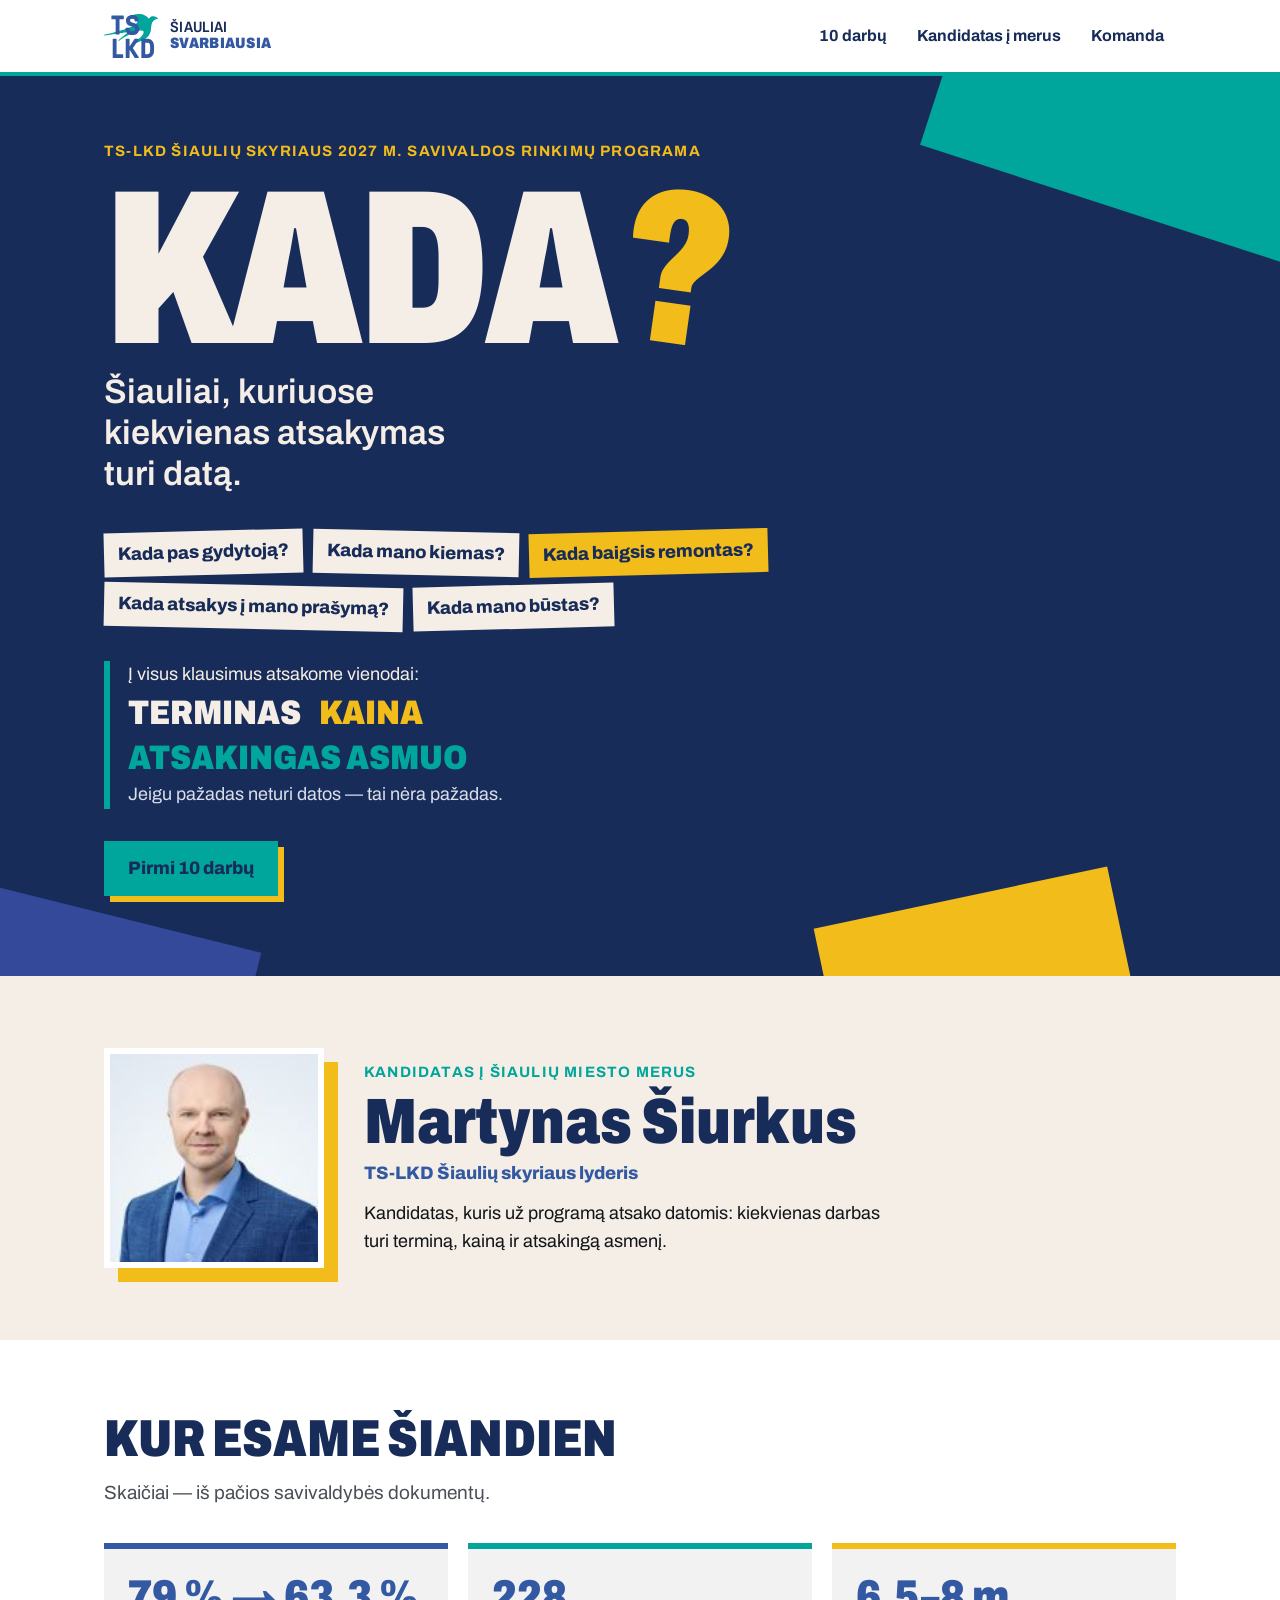
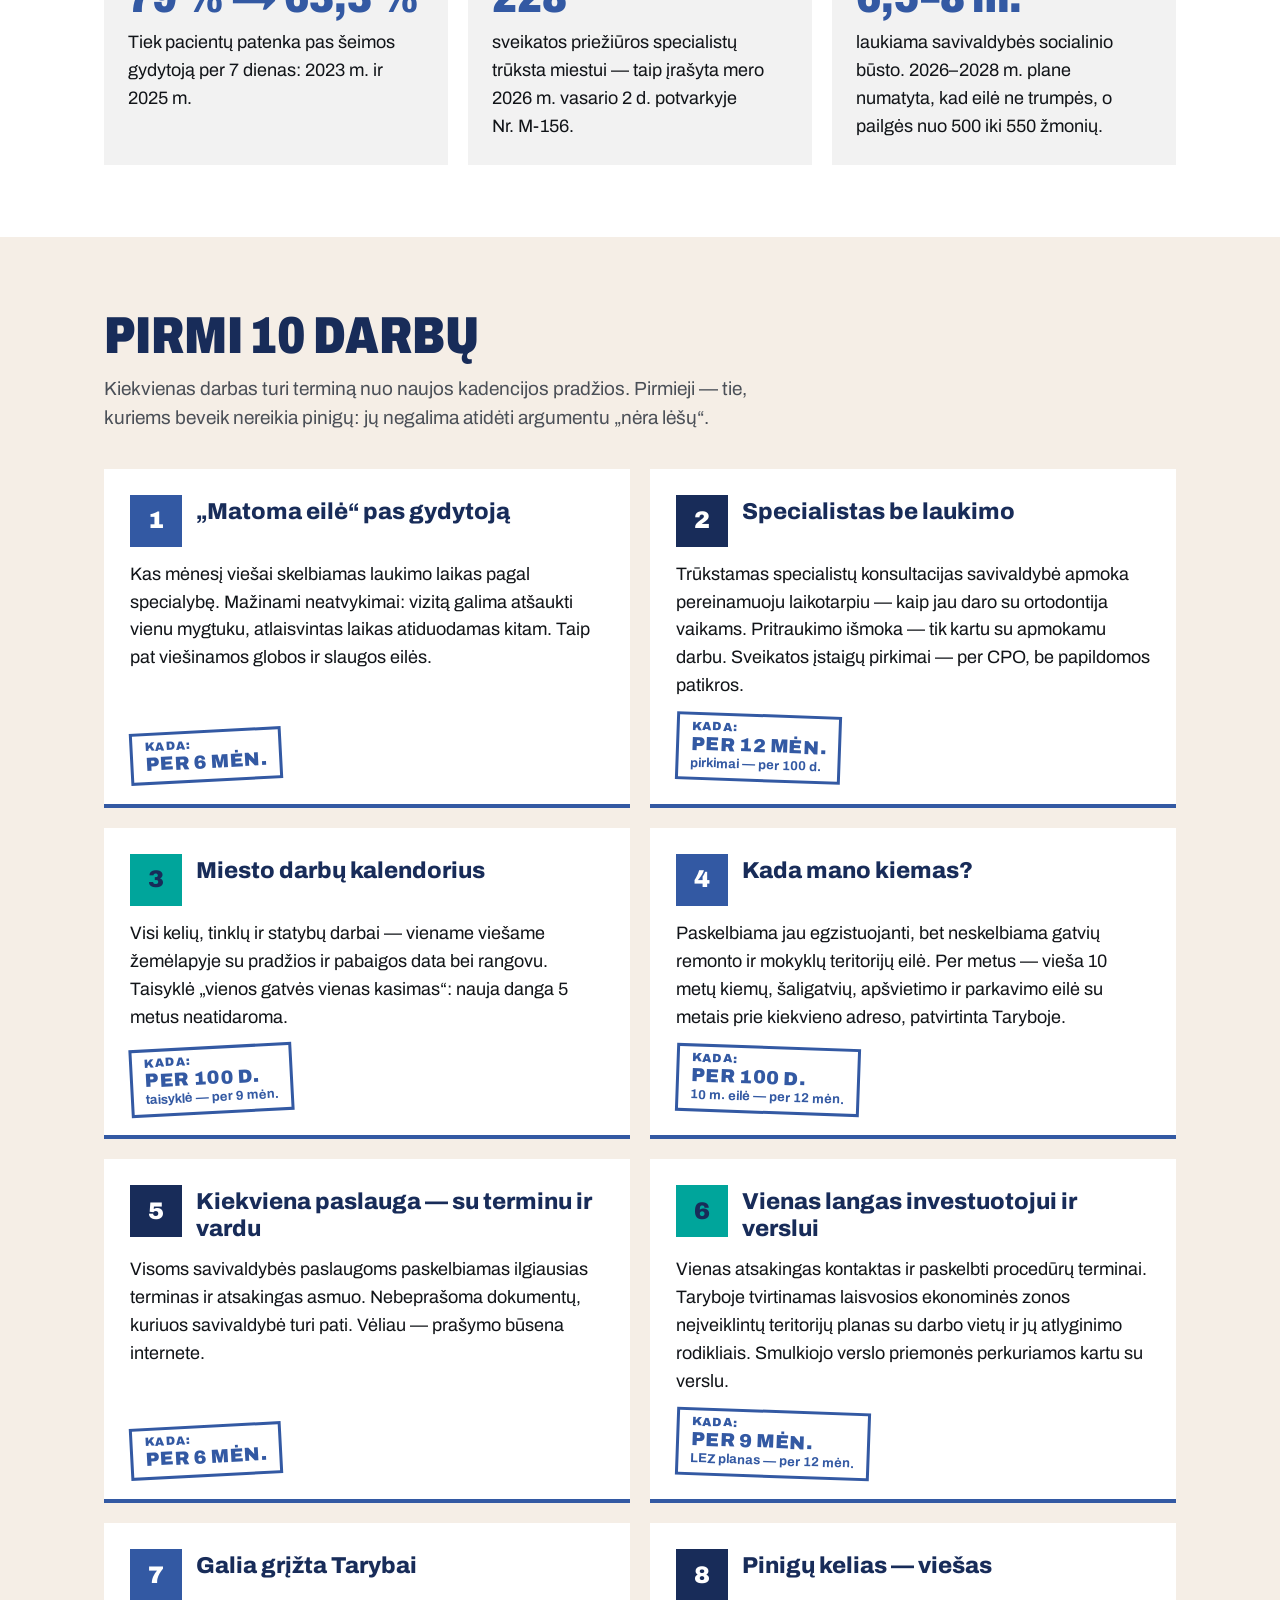
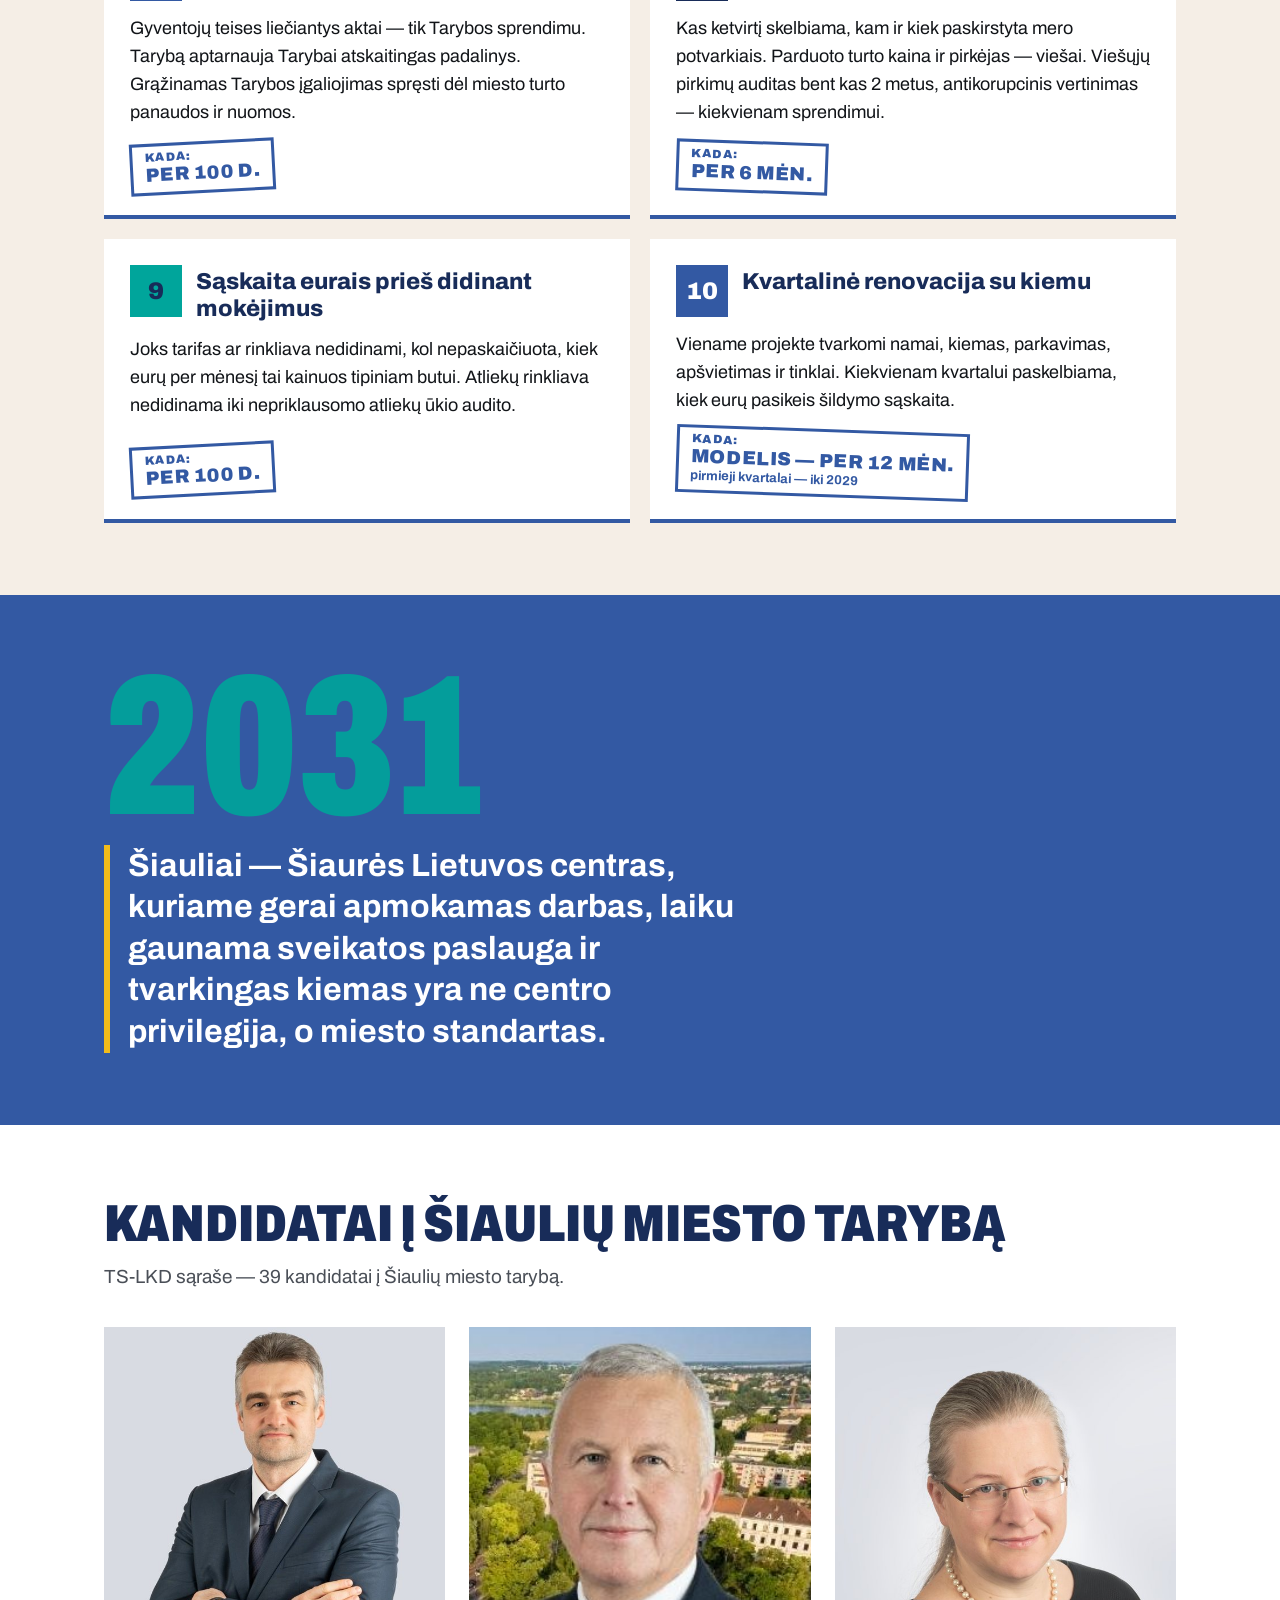
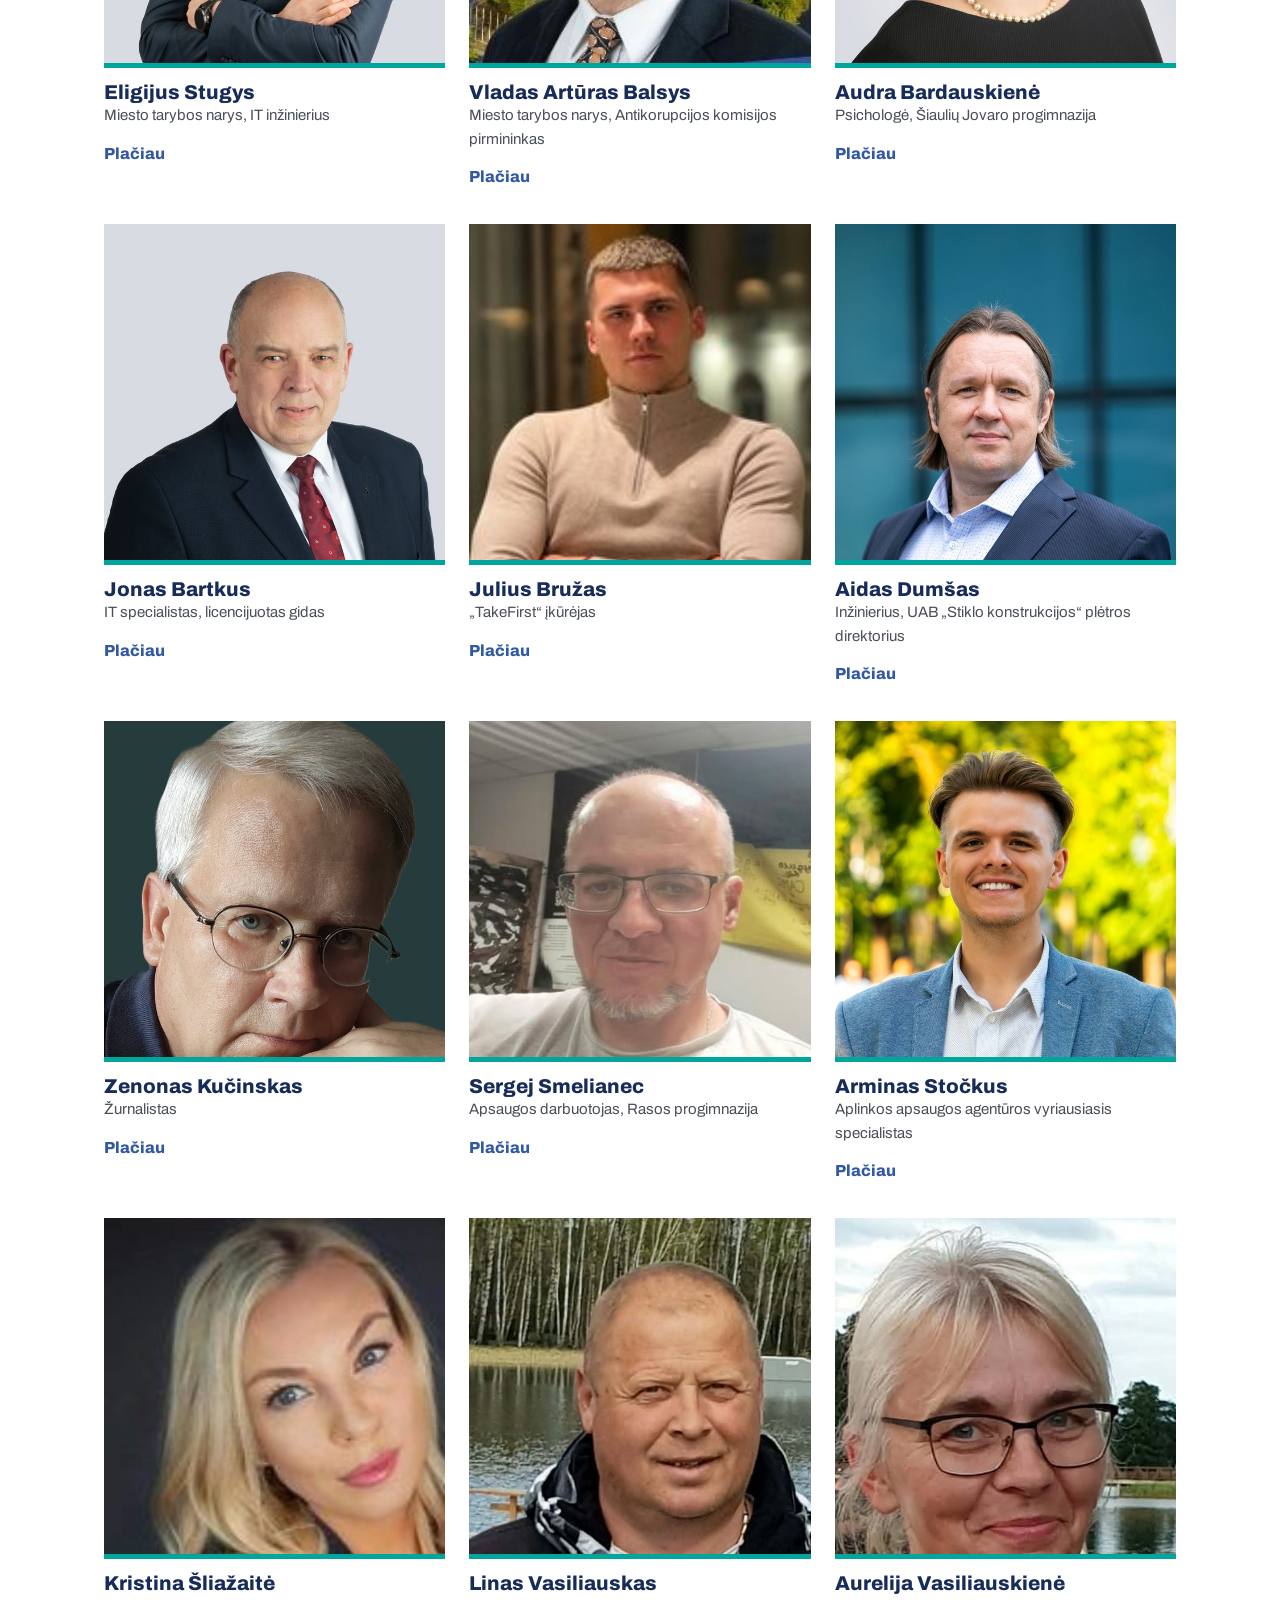
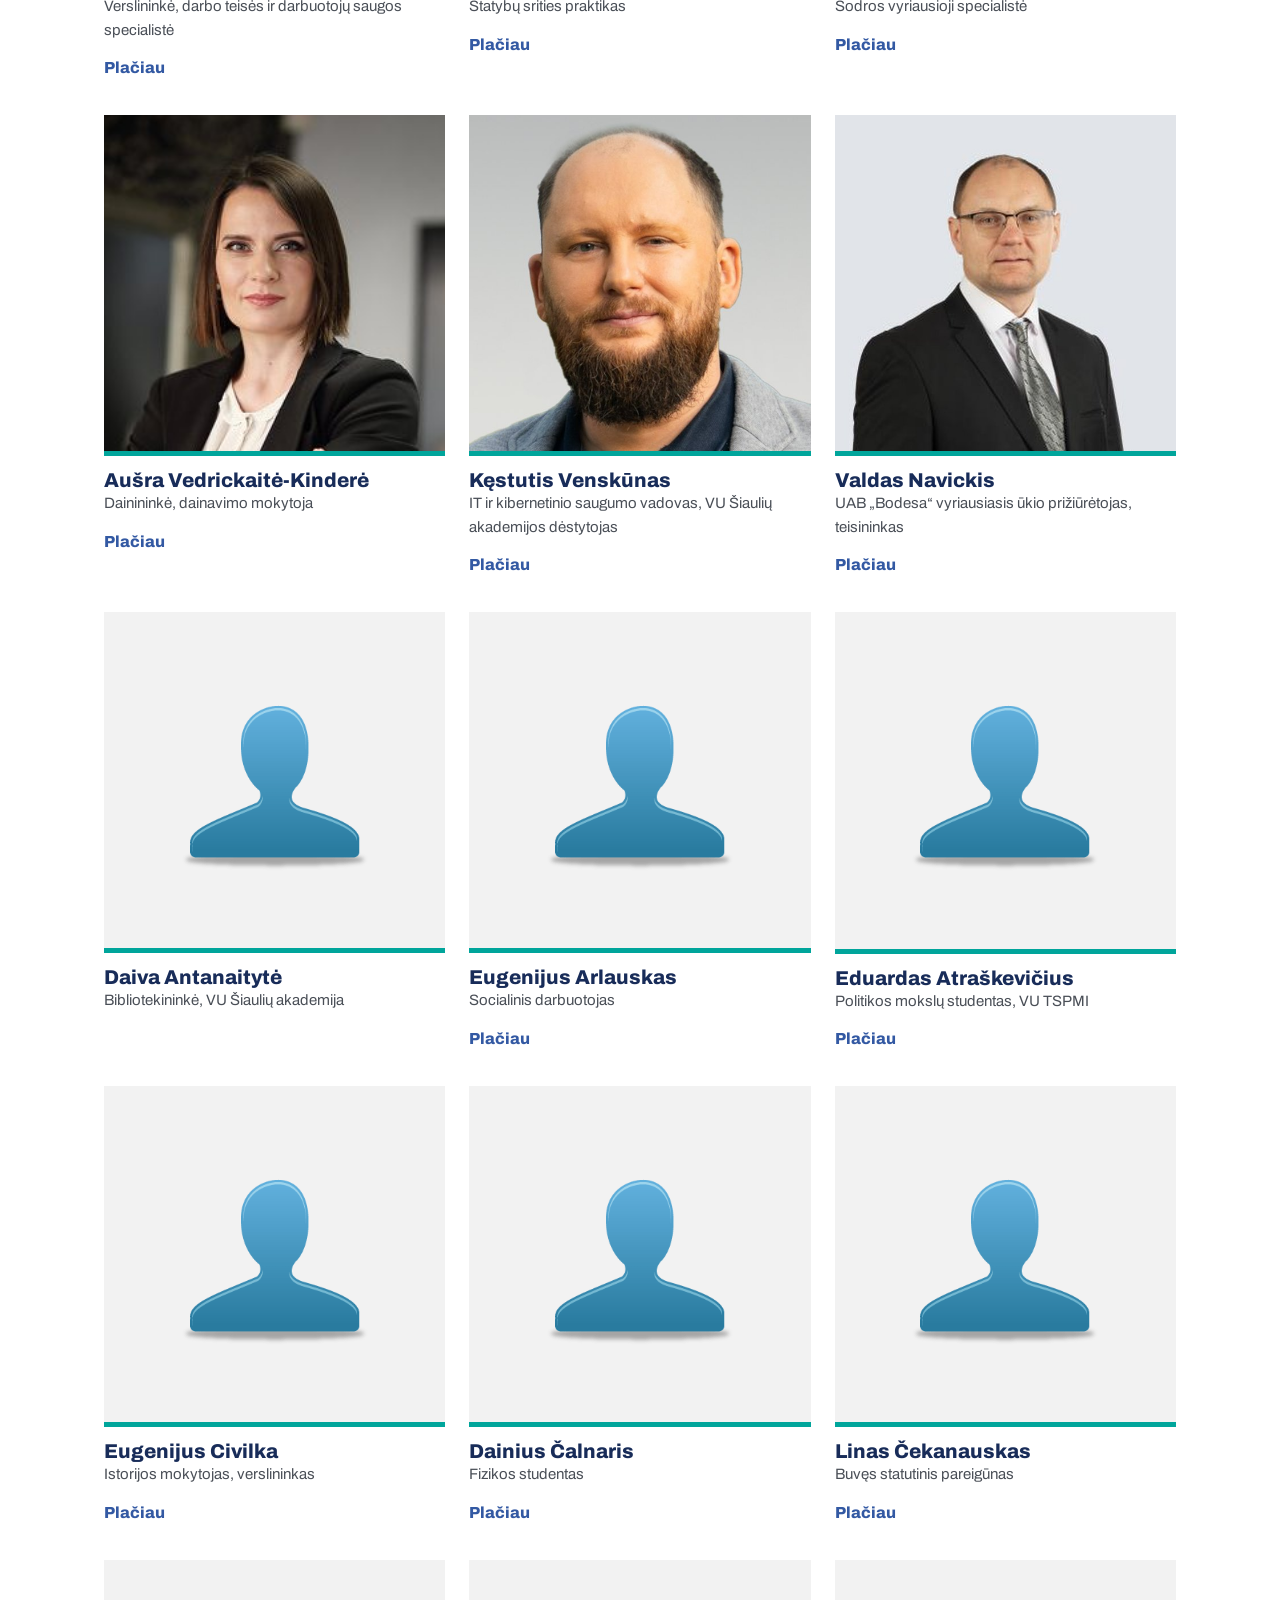
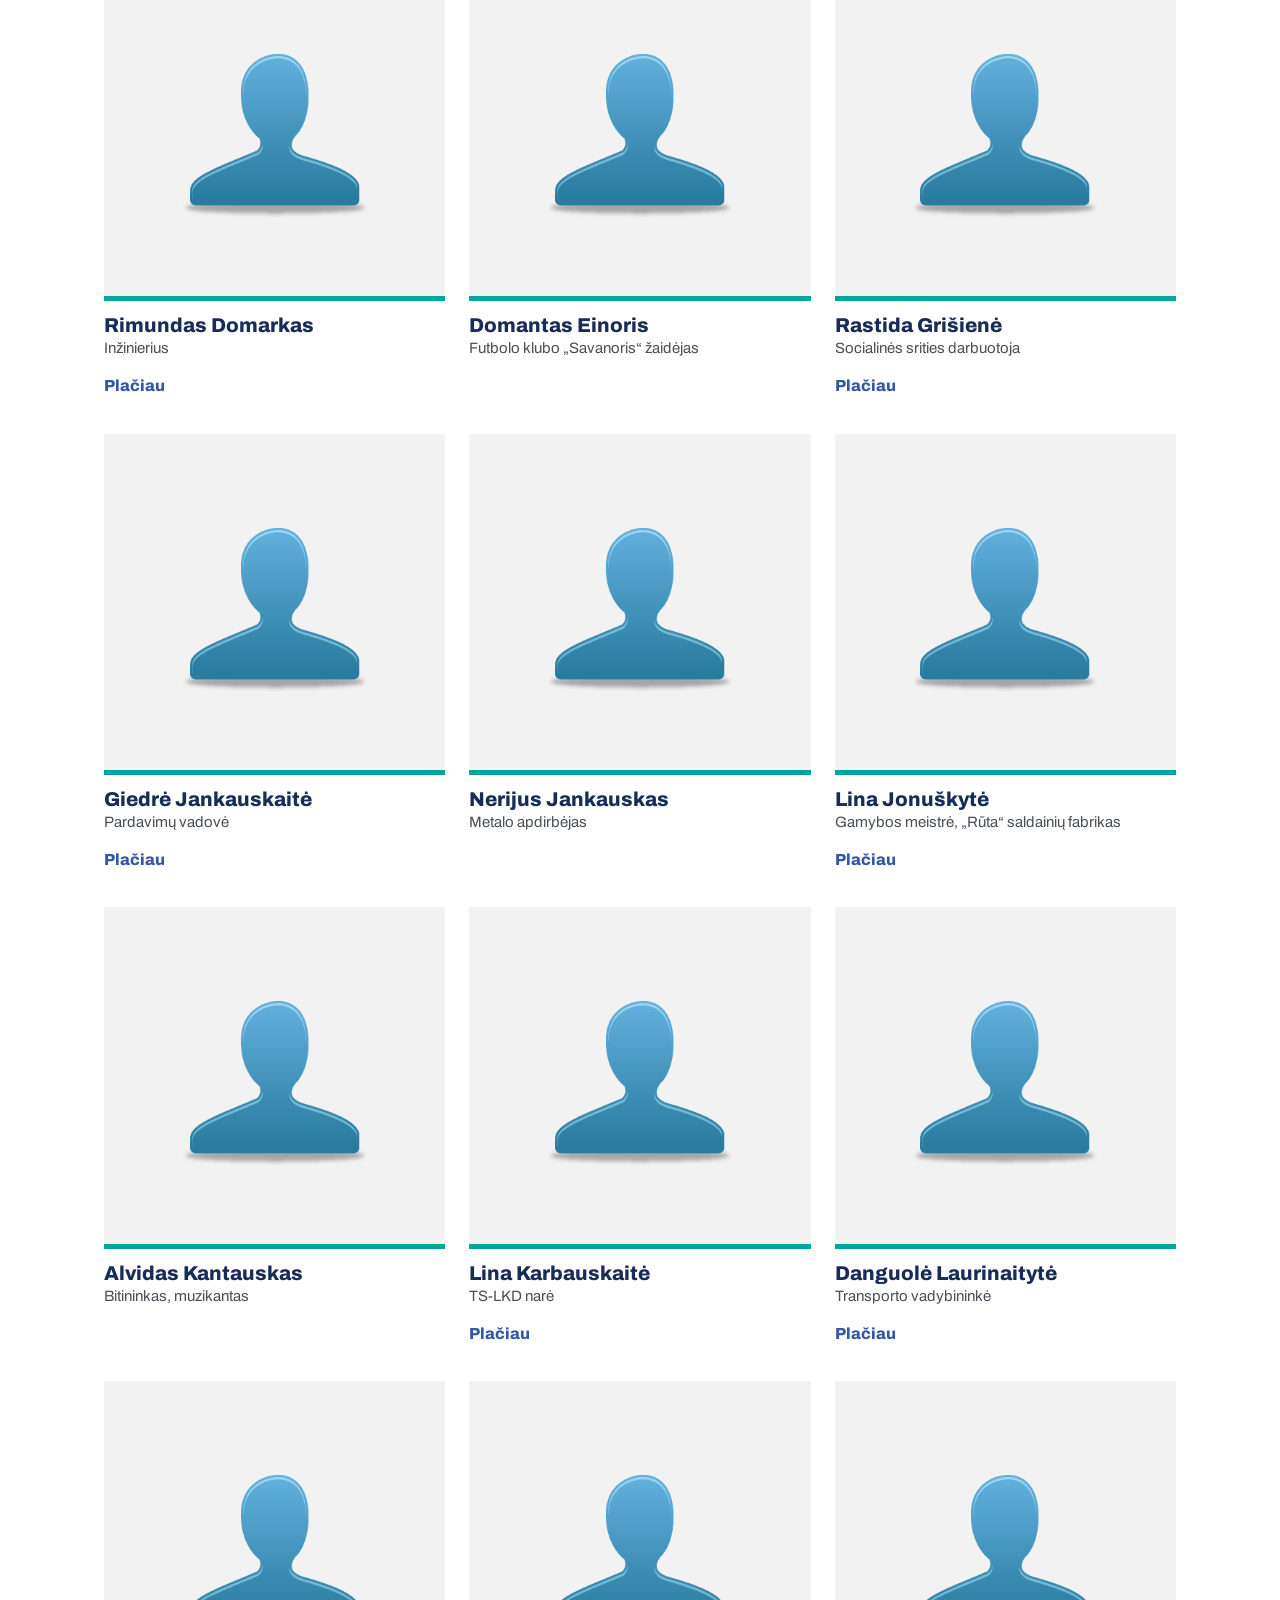
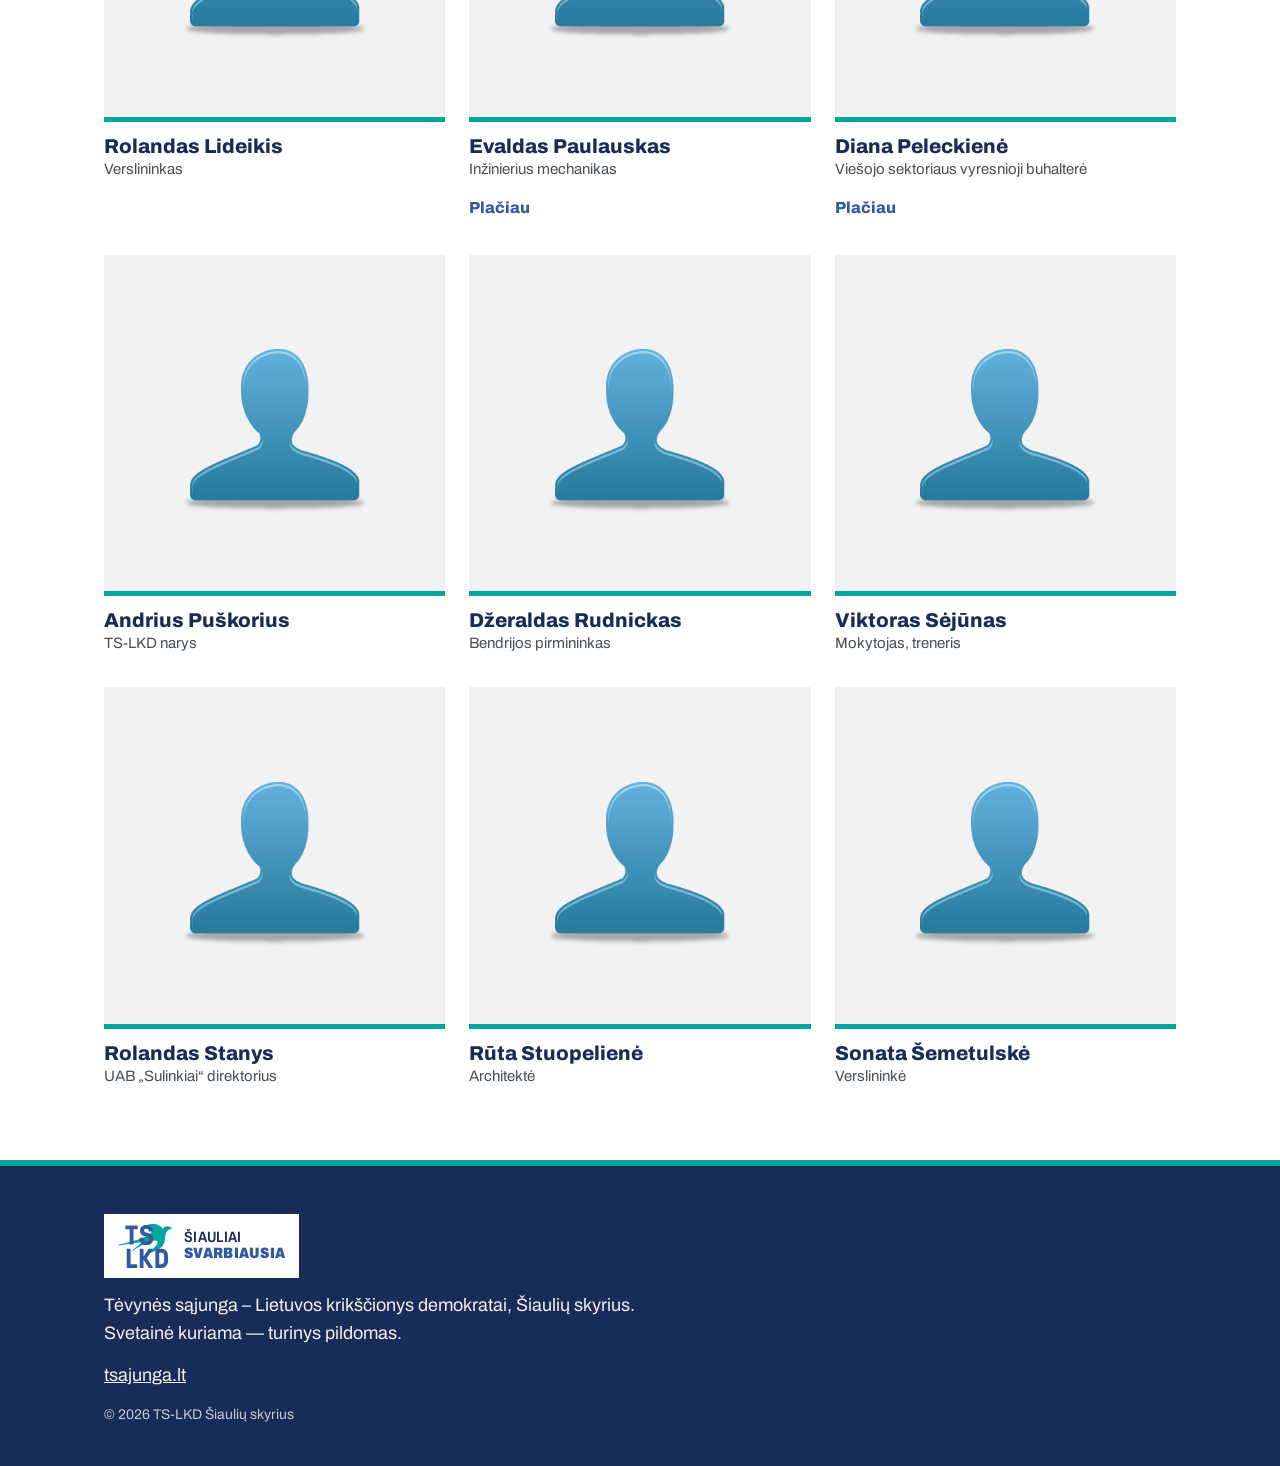
==== index.html @ c392c7ce "Kandidatai: V. Navickis su nuotrauka ir anketos duomenimis Co-Authored-By: Claude Opus 5.5 <noreply@" ====
<!doctype html>
<html lang="lt">
<head>
  <meta charset="utf-8">
  <meta name="viewport" content="width=device-width, initial-scale=1">
  <title>TS-LKD kandidatai 2027 m. Šiaulių savivaldos rinkimuose | Šiauliai svarbiausia</title>
  <meta name="description" content="„KADA?“ — TS-LKD Šiaulių skyriaus 2027 m. savivaldos rinkimų programa: pirmi 10 darbų su terminais, kandidatas į Šiaulių miesto merus Martynas Šiurkus ir kandidatai į Šiaulių miesto tarybą.">
  <link rel="canonical" href="https://siauliaisvarbiausia.lt/">
  <meta name="google-site-verification" content="yrw8y4-2I16nL4HPinH-k6Y1MQKfuSux_Cgmnq6UErI">
  <meta property="og:url" content="https://siauliaisvarbiausia.lt/">
  <meta property="og:site_name" content="Šiauliai svarbiausia">
  <meta property="og:title" content="KADA? Šiauliai, kuriuose kiekvienas atsakymas turi datą">
  <meta property="og:description" content="TS-LKD Šiaulių skyriaus 2027 m. savivaldos rinkimų programa: pirmi 10 darbų su terminais, kandidatas į merus ir kandidatai į Tarybą.">
  <meta property="og:image" content="https://siauliaisvarbiausia.lt/og.jpg?v=20261106">
  <meta property="og:image:width" content="1200">
  <meta property="og:image:height" content="630">
  <meta property="og:image:alt" content="KADA? TS-LKD Šiaulių skyriaus 2027 m. savivaldos rinkimų programa — siauliaisvarbiausia.lt">
  <meta property="og:locale" content="lt_LT">
  <meta property="og:type" content="website">
  <meta name="twitter:card" content="summary_large_image">
  <script type="application/ld+json">
  {
    "@context": "https://schema.org",
    "@graph": [
      {
        "@type": "WebSite",
        "@id": "https://siauliaisvarbiausia.lt/#website",
        "url": "https://siauliaisvarbiausia.lt/",
        "name": "Šiauliai svarbiausia",
        "inLanguage": "lt",
        "publisher": { "@id": "https://siauliaisvarbiausia.lt/#skyrius" }
      },
      {
        "@type": "PoliticalParty",
        "@id": "https://siauliaisvarbiausia.lt/#skyrius",
        "name": "Tėvynės sąjunga – Lietuvos krikščionys demokratai, Šiaulių skyrius",
        "alternateName": "TS-LKD Šiaulių skyrius",
        "url": "https://siauliaisvarbiausia.lt/",
        "logo": "https://siauliaisvarbiausia.lt/logo.svg",
        "areaServed": { "@type": "City", "name": "Šiauliai" },
        "parentOrganization": { "@type": "PoliticalParty", "name": "Tėvynės sąjunga – Lietuvos krikščionys demokratai", "url": "https://tsajunga.lt" }
      },
      {
        "@type": "Person",
        "name": "Martynas Šiurkus",
        "description": "Kandidatas į Šiaulių miesto merus, TS-LKD Šiaulių skyriaus lyderis",
        "image": "https://siauliaisvarbiausia.lt/foto/martynas-siurkus.jpg",
        "memberOf": { "@id": "https://siauliaisvarbiausia.lt/#skyrius" }
      }
    ]
  }
  </script>
  <meta name="theme-color" content="#182C59">
  <link rel="preconnect" href="https://fonts.googleapis.com">
  <link rel="preconnect" href="https://fonts.gstatic.com" crossorigin>
  <link href="https://fonts.googleapis.com/css2?family=Archivo:wdth,wght@62..125,400..900&display=swap" rel="stylesheet">
  <link rel="icon" href="logo.svg" type="image/svg+xml">
  <link rel="stylesheet" href="style.css?v=20261107">
</head>
<body>
  <a class="skip" href="#turinys">Pereiti prie turinio</a>

  <header class="top">
    <div class="wrap top-in">
      <a class="brand" href="#" aria-label="Šiauliai svarbiausia — į pradžią">
        <img src="logo.svg" alt="TS-LKD" width="54" height="44">
        <span class="brand-text">Šiauliai<br><b>svarbiausia</b></span>
      </a>
      <nav aria-label="Pagrindinis meniu">
        <a href="#darbai">10 darbų</a>
        <a href="#merui">Kandidatas į merus</a>
        <a href="#komanda">Komanda</a>
      </nav>
    </div>
  </header>

  <main id="turinys">

    <!-- KADA? -->
    <section class="hero">
      <div class="shapes" aria-hidden="true"><span class="sh s1"></span><span class="sh s2"></span><span class="sh s3"></span></div>
      <div class="wrap hero-in">
        <h1 class="hero-h1">
          <span class="kicker">TS-LKD Šiaulių skyriaus 2027 m. savivaldos rinkimų programa</span>
          <span class="kada">KADA<span>?</span></span>
        </h1>
        <p class="hero-sub">Šiauliai, kuriuose kiekvienas atsakymas turi&nbsp;datą.</p>

        <ul class="questions" aria-label="Klausimai, kuriuos užduoda šiauliečiai">
          <li>Kada pas gydytoją?</li>
          <li>Kada mano kiemas?</li>
          <li>Kada baigsis remontas?</li>
          <li>Kada atsakys į mano prašymą?</li>
          <li>Kada mano būstas?</li>
        </ul>

        <div class="answer">
          <p>Į visus klausimus atsakome vienodai:</p>
          <p class="answer-big"><span>terminas</span> <span>kaina</span> <span>atsakingas asmuo</span></p>
          <p class="answer-note">Jeigu pažadas neturi datos — tai nėra pažadas.</p>
        </div>

        <a class="btn" href="#darbai">Pirmi 10 darbų</a>
      </div>
    </section>

    <!-- Kandidatas į merus -->
    <section id="merui" class="mayor" aria-labelledby="merui-h">
      <div class="wrap mayor-in">
        <figure class="mayor-photo">
          <img src="foto/martynas-siurkus.jpg?v=20261104" alt="Martynas Šiurkus" width="150" height="150">
        </figure>
        <div class="mayor-text">
          <p class="kicker">Kandidatas į Šiaulių miesto merus</p>
          <h2 id="merui-h">Martynas Šiurkus</h2>
          <p class="mayor-role">TS-LKD Šiaulių skyriaus lyderis</p>
          <p>Kandidatas, kuris už programą atsako datomis: kiekvienas darbas turi terminą, kainą ir atsakingą asmenį.</p>
        </div>
      </div>
    </section>

    <!-- Faktai -->
    <section class="facts" aria-labelledby="faktai-h">
      <div class="wrap">
        <h2 id="faktai-h" class="sec-h">Kur esame šiandien</h2>
        <p class="sec-lead">Skaičiai — iš pačios savivaldybės dokumentų.</p>
        <div class="fact-grid">
          <article class="fact">
            <p class="fact-num">79&nbsp;% → 63,3&nbsp;%</p>
            <p>Tiek pacientų patenka pas šeimos gydytoją per 7 dienas: 2023 m. ir 2025 m.</p>
          </article>
          <article class="fact">
            <p class="fact-num">228</p>
            <p>sveikatos priežiūros specialistų trūksta miestui — taip įrašyta mero 2026 m. vasario 2 d. potvarkyje Nr.&nbsp;M-156.</p>
          </article>
          <article class="fact">
            <p class="fact-num">6,5–8 m.</p>
            <p>laukiama savivaldybės socialinio būsto. 2026–2028 m. plane numatyta, kad eilė ne trumpės, o pailgės nuo 500 iki 550 žmonių.</p>
          </article>
        </div>
      </div>
    </section>

    <!-- 10 darbų -->
    <section id="darbai" class="works" aria-labelledby="darbai-h">
      <div class="wrap">
        <h2 id="darbai-h" class="sec-h">Pirmi 10 darbų</h2>
        <p class="sec-lead">Kiekvienas darbas turi terminą nuo naujos kadencijos pradžios. Pirmieji — tie, kuriems beveik nereikia pinigų: jų negalima atidėti argumentu „nėra lėšų“.</p>

        <ol class="work-list">
          <li class="work">
            <div class="work-head"><span class="work-no">1</span><h3>„Matoma eilė“ pas gydytoją</h3></div>
            <p>Kas mėnesį viešai skelbiamas laukimo laikas pagal specialybę. Mažinami neatvykimai: vizitą galima atšaukti vienu mygtuku, atlaisvintas laikas atiduodamas kitam. Taip pat viešinamos globos ir slaugos eilės.</p>
            <p class="stamp">per 6 mėn.</p>
          </li>
          <li class="work">
            <div class="work-head"><span class="work-no">2</span><h3>Specialistas be laukimo</h3></div>
            <p>Trūkstamas specialistų konsultacijas savivaldybė apmoka pereinamuoju laikotarpiu — kaip jau daro su ortodontija vaikams. Pritraukimo išmoka — tik kartu su apmokamu darbu. Sveikatos įstaigų pirkimai — per CPO, be papildomos patikros.</p>
            <p class="stamp">per 12 mėn.<small>pirkimai — per 100 d.</small></p>
          </li>
          <li class="work">
            <div class="work-head"><span class="work-no">3</span><h3>Miesto darbų kalendorius</h3></div>
            <p>Visi kelių, tinklų ir statybų darbai — viename viešame žemėlapyje su pradžios ir pabaigos data bei rangovu. Taisyklė „vienos gatvės vienas kasimas“: nauja danga 5 metus neatidaroma.</p>
            <p class="stamp">per 100 d.<small>taisyklė — per 9 mėn.</small></p>
          </li>
          <li class="work">
            <div class="work-head"><span class="work-no">4</span><h3>Kada mano kiemas?</h3></div>
            <p>Paskelbiama jau egzistuojanti, bet neskelbiama gatvių remonto ir mokyklų teritorijų eilė. Per metus — vieša 10 metų kiemų, šaligatvių, apšvietimo ir parkavimo eilė su metais prie kiekvieno adreso, patvirtinta Taryboje.</p>
            <p class="stamp">per 100 d.<small>10 m. eilė — per 12 mėn.</small></p>
          </li>
          <li class="work">
            <div class="work-head"><span class="work-no">5</span><h3>Kiekviena paslauga — su terminu ir vardu</h3></div>
            <p>Visoms savivaldybės paslaugoms paskelbiamas ilgiausias terminas ir atsakingas asmuo. Nebeprašoma dokumentų, kuriuos savivaldybė turi pati. Vėliau — prašymo būsena internete.</p>
            <p class="stamp">per 6 mėn.</p>
          </li>
          <li class="work">
            <div class="work-head"><span class="work-no">6</span><h3>Vienas langas investuotojui ir verslui</h3></div>
            <p>Vienas atsakingas kontaktas ir paskelbti procedūrų terminai. Taryboje tvirtinamas laisvosios ekonominės zonos neįveiklintų teritorijų planas su darbo vietų ir jų atlyginimo rodikliais. Smulkiojo verslo priemonės perkuriamos kartu su verslu.</p>
            <p class="stamp">per 9 mėn.<small>LEZ planas — per 12 mėn.</small></p>
          </li>
          <li class="work">
            <div class="work-head"><span class="work-no">7</span><h3>Galia grįžta Tarybai</h3></div>
            <p>Gyventojų teises liečiantys aktai — tik Tarybos sprendimu. Tarybą aptarnauja Tarybai atskaitingas padalinys. Grąžinamas Tarybos įgaliojimas spręsti dėl miesto turto panaudos ir nuomos.</p>
            <p class="stamp">per 100 d.</p>
          </li>
          <li class="work">
            <div class="work-head"><span class="work-no">8</span><h3>Pinigų kelias — viešas</h3></div>
            <p>Kas ketvirtį skelbiama, kam ir kiek paskirstyta mero potvarkiais. Parduoto turto kaina ir pirkėjas — viešai. Viešųjų pirkimų auditas bent kas 2 metus, antikorupcinis vertinimas — kiekvienam sprendimui.</p>
            <p class="stamp">per 6 mėn.</p>
          </li>
          <li class="work">
            <div class="work-head"><span class="work-no">9</span><h3>Sąskaita eurais prieš didinant mokėjimus</h3></div>
            <p>Joks tarifas ar rinkliava nedidinami, kol nepaskaičiuota, kiek eurų per mėnesį tai kainuos tipiniam butui. Atliekų rinkliava nedidinama iki nepriklausomo atliekų ūkio audito.</p>
            <p class="stamp">per 100 d.</p>
          </li>
          <li class="work">
            <div class="work-head"><span class="work-no">10</span><h3>Kvartalinė renovacija su kiemu</h3></div>
            <p>Viename projekte tvarkomi namai, kiemas, parkavimas, apšvietimas ir tinklai. Kiekvienam kvartalui paskelbiama, kiek eurų pasikeis šildymo sąskaita.</p>
            <p class="stamp">modelis — per 12 mėn.<small>pirmieji kvartalai — iki 2029</small></p>
          </li>
        </ol>
      </div>
    </section>

    <!-- Vizija -->
    <section class="vision" aria-label="Miesto vizija 2031">
      <div class="wrap">
        <p class="vision-year">2031</p>
        <blockquote>
          Šiauliai — Šiaurės Lietuvos centras, kuriame gerai apmokamas darbas, laiku gaunama sveikatos paslauga ir tvarkingas kiemas yra ne centro privilegija, o&nbsp;miesto&nbsp;standartas.
        </blockquote>
      </div>
    </section>

    <!-- Komanda -->
    <section id="komanda" class="team" aria-labelledby="komanda-h">
      <div class="wrap">
        <h2 id="komanda-h" class="sec-h">Kandidatai į Šiaulių miesto tarybą</h2>
        <p class="sec-lead">TS-LKD sąraše — 39 kandidatai į Šiaulių miesto tarybą.</p>
        <ul class="people">
          <li class="person">
            <img src="foto/eligijus-stugys.jpg?v=20261107" alt="Eligijus Stugys" width="600" height="600" loading="lazy">
            <p class="person-name">Eligijus Stugys</p>
            <p class="person-role">Miesto tarybos narys, IT inžinierius</p>
            <details class="person-more">
              <summary>Plačiau</summary>
              <ul>
                <li>Vyresnysis IT inžinierius UAB „NFQ Technologies“, daugiau nei 20 metų kuria informacines sistemas.</li>
                <li>Tarybos narys 2015–2019 ir 2023–2027 m., Sveikatos ir socialinių reikalų komiteto narys.</li>
                <li>TS-LKD narys nuo 2011 m. Daugiabučio namo savininkų bendrijos pirmininkas.</li>
              </ul>
              <blockquote>Taryboje daugiausia dirbu sveikatos ir socialinių reikalų srityje ir tikrinu, kaip leidžiami miesto pinigai. Noriu, kad į klausimą „Kada?“ visada būtų aiškus atsakymas.</blockquote>
              <p><a href="https://stugys.lt" rel="noopener">stugys.lt</a> · <a href="https://www.facebook.com/elyga1" rel="noopener">Facebook</a></p>
            </details>
          </li>
          <li class="person">
            <img src="foto/vladas-arturas-balsys.jpg?v=20261107" alt="Vladas Artūras Balsys" width="292" height="292" loading="lazy">
            <p class="person-name">Vladas Artūras Balsys</p>
            <p class="person-role">Miesto tarybos narys, Antikorupcijos komisijos pirmininkas</p>
            <details class="person-more">
              <summary>Plačiau</summary>
              <ul>
                <li>Dirba Respublikinės Šiaulių ligoninės Moters ir vaiko klinikos vaikų psichiatrijos skyriuje.</li>
                <li>TS-LKD narys nuo 2008 m. Į miesto tarybą išrinktas 2015 ir 2023 m., Švietimo, kultūros ir sporto komiteto narys.</li>
                <li>Lietuvos dviratininkų bendrijos narys — dalyvavo vertinant Šiaulių dviračių takų infrastruktūrą.</li>
                <li>Medelyno mikrorajono bendruomenės valdybos narys.</li>
                <li>Savaitgaliais su savanoriais pina maskuojamuosius tinklus Ukrainos kariams.</li>
              </ul>
              <blockquote>Mano pagrindinis siekis — kuo daugiau miesto gyventojų įtraukti į svarbių miestui klausimų nagrinėjimą, projektų aptarimą ir problemų sprendimo būdų ieškojimą.</blockquote>
            </details>
          </li>
          <li class="person">
            <img src="foto/audra-bardauskiene.jpg?v=20261107" alt="Audra Bardauskienė" width="600" height="600" loading="lazy">
            <p class="person-name">Audra Bardauskienė</p>
            <p class="person-role">Psichologė, Šiaulių Jovaro progimnazija</p>
            <details class="person-more">
              <summary>Plačiau</summary>
              <ul>
                <li>Psichologės darbo patirtis — nuo 2006 m., 2012–2026 m. Šiaulių miesto pedagoginėje psichologinėje tarnyboje.</li>
                <li>TS-LKD narė nuo 2014 m.</li>
                <li>Skautė nuo 1996 m. Nuo 2015 m. Krizinio nėštumo centro savanorė.</li>
              </ul>
              <blockquote>Mano darbas — arti žmogaus. Mano rūpimos sferos — šeimų gerovė ir švietimo sistema. Noriu prisidėti, kad kuo daugiau šeimų galėtų teigiamai vertinti gyvenimą Saulės mieste.</blockquote>
              <p><a href="https://www.facebook.com/audra.bardauskiene" rel="noopener">Facebook</a></p>
            </details>
          </li>
          <li class="person">
            <img src="foto/jonas-bartkus.jpg?v=20261107" alt="Jonas Bartkus" width="600" height="600" loading="lazy">
            <p class="person-name">Jonas Bartkus</p>
            <p class="person-role">IT specialistas, licencijuotas gidas</p>
            <details class="person-more">
              <summary>Plačiau</summary>
              <ul>
                <li>Gimė tremtinių šeimoje Šilutės rajone. 1982 m. Vilniaus universitete įgijo matematiko-dėstytojo specialybę.</li>
                <li>IT specialistu dirbo Šiaulių namų statybos kombinate, savivaldybės administracijoje ir Šiaulių banke.</li>
                <li>Gidas Šiauliuose, Žemaitijoje ir Šeduvos muziejuje „Dingęs štetlas“.</li>
                <li>LPKT bendrijos Šiaulių skyriaus pirmininkas, LIONS klubo narys.</li>
              </ul>
              <blockquote>Paskutines tris kadencijas dirbome opozicijose, todėl viliuosi su visų jūsų pagalba rinkimuose pagaliau būti valdančiojoje daugumoje ir įgyvendinti mūsų bendras idėjas.</blockquote>
              <p><a href="https://www.facebook.com/jonas.bartkus" rel="noopener">Facebook</a> · <a href="http://jonas.bartkus.lt/" rel="noopener">jonas.bartkus.lt</a></p>
            </details>
          </li>
          <li class="person">
            <img src="foto/julius-bruzas.jpg?v=20261107" alt="Julius Bružas" width="600" height="600" loading="lazy">
            <p class="person-name">Julius Bružas</p>
            <p class="person-role">„TakeFirst“ įkūrėjas</p>
            <details class="person-more">
              <summary>Plačiau</summary>
              <ul>
                <li>Kartu su komanda iš Šiaulių vysto mobiliąją platformą, skirtą mažinti maisto švaistymą ir padėti verslams realizuoti neparduotą, bet vartoti tinkamą maistą.</li>
                <li>Baigė Šiaulių Lieporių gimnaziją ir Kolpingo kolegiją (profesinis bakalauras).</li>
                <li>Aktualios temos — jaunimo galimybės, verslumas ir inovacijos, atsakingas išteklių naudojimas.</li>
              </ul>
              <blockquote>Šiauliai yra mano gimtasis miestas. Man įdomu, kaip čia galima sudaryti daugiau galimybių jauniems žmonėms, vietos iniciatyvoms ir naujoms idėjoms augti.</blockquote>
            </details>
          </li>
          <li class="person">
            <img src="foto/aidas-dumsas.jpg?v=20261107" alt="Aidas Dumšas" width="600" height="600" loading="lazy">
            <p class="person-name">Aidas Dumšas</p>
            <p class="person-role">Inžinierius, UAB „Stiklo konstrukcijos“ plėtros direktorius</p>
            <details class="person-more">
              <summary>Plačiau</summary>
              <ul>
                <li>Bendrijos „Lietuvos krikščionys demokratai“ Šiaulių skyriaus pirmininkas.</li>
                <li>Daugiau nei 10 metų vadovavo pardavimų ir klientų aptarnavimo komandoms TEO LT, vėliau — UAB „Bodesos langai“.</li>
                <li>Išsilavinimas — vadyba (Šiaulių universitetas), elektronikos inžinerija (Vilniaus kolegija).</li>
                <li>Lietuvos šaulių sąjungos ir Šiaulių buriuotojų klubo narys, organizuoja mokymus ir paskaitas jaunimui.</li>
              </ul>
              <blockquote>Mano pagrindinis tikslas savivaldoje — užtikrinti maksimaliai efektyvų, skaidrų miesto valdymą, stiprinti vietos bendruomenes ir kurti saugią, perspektyvią aplinką kiekvienam šiauliečiui.</blockquote>
            </details>
          </li>
          <li class="person">
            <img src="foto/zenonas-kucinskas.jpg?v=20261107" alt="Zenonas Kučinskas" width="600" height="600" loading="lazy">
            <p class="person-name">Zenonas Kučinskas</p>
            <p class="person-role">Žurnalistas</p>
            <details class="person-more">
              <summary>Plačiau</summary>
              <ul>
                <li>1982–1987 m. studijavo žurnalistiką Vilniaus universitete.</li>
                <li>1987–2002 m. žurnalistas Šiaulių spaudoje („Laikas“, „Šiaulių kraštas“, „Šiaulių naujienos“).</li>
                <li>2006–2010 m. Šiaulių regiono atliekų tvarkymo centro viešųjų ryšių specialistas.</li>
                <li>TS-LKD narys nuo 2024 m., dešiniosios politinės minties diskusijų klubo „Stulpai“ narys.</li>
              </ul>
              <blockquote>Istorinė atmintis ne tik atskleidžia tapatybę ir išpažįstamas vertybes, bet ir parodo judėjimo kryptį.<br>Šiauliai — perspektyvus miestas, kuris būtų patrauklus gyventi tiek jaunam, tiek brandaus amžiaus.</blockquote>
              <p><a href="https://www.facebook.com/zenonas.kucinskas" rel="noopener">Facebook</a></p>
            </details>
          </li>
          <li class="person">
            <img src="foto/sergej-smelianec.jpg?v=20261107" alt="Sergej Smelianec" width="600" height="600" loading="lazy">
            <p class="person-name">Sergej Smelianec</p>
            <p class="person-role">Apsaugos darbuotojas, Rasos progimnazija</p>
            <details class="person-more">
              <summary>Plačiau</summary>
              <ul>
                <li>Gimęs Šiauliuose, čia įgijo vidurinį išsilavinimą. Šiaulių ukrainiečių bendruomenės narys.</li>
                <li>Nuo 2025 m. lapkričio — Lietuvos šaulių sąjungos narys, komendantinio būrio šaulys.</li>
                <li>Kelerius metus su „Šiaulių vorais“ savanoriauja gaminant maskuojamuosius tinklus ir apkasų žvakes Ukrainai.</li>
                <li>Prioritetai — medicinos paslaugų prieinamumas (trumpesnės eilės pas gydytojus specialistus) ir kokybiškos rekreacinės zonos.</li>
              </ul>
              <blockquote>Investicijos į parkus ir poilsio zonas — tai investicija į gyventojų sveikatą ir miesto vardą bei veidą.</blockquote>
            </details>
          </li>
          <li class="person">
            <img src="foto/arminas-stockus.jpg?v=20261107" alt="Arminas Stočkus" width="600" height="600" loading="lazy">
            <p class="person-name">Arminas Stočkus</p>
            <p class="person-role">Aplinkos apsaugos agentūros vyriausiasis specialistas</p>
            <details class="person-more">
              <summary>Plačiau</summary>
              <ul>
                <li>Vilniaus universiteto TSPMI politikos mokslų bakalauras ir Rytų Europos bei Rusijos studijų magistras.</li>
                <li>Dirbo Seimo narės patarėju ir Finansų ministerijos Investicijų politikos skyriuje.</li>
                <li>2023–2025 m. vadovavo Šiaulių jaunimo organizacijų asociacijai „Apskritasis stalas“, buvo Savivaldybės jaunimo reikalų tarybos vicepirmininkas.</li>
              </ul>
              <blockquote>Nenoriu, kad Šiauliai tenkintųsi vidutinybe. Noriu miesto, kuris turėtų ambicijų, pasitikėtų savo žmonėmis ir nebijotų pokyčių.</blockquote>
            </details>
          </li>
          <li class="person">
            <img src="foto/kristina-sliazaite.jpg?v=20261107" alt="Kristina Šliažaitė" width="600" height="600" loading="lazy">
            <p class="person-name">Kristina Šliažaitė</p>
            <p class="person-role">Verslininkė, darbo teisės ir darbuotojų saugos specialistė</p>
            <details class="person-more">
              <summary>Plačiau</summary>
              <ul>
                <li>MB „Darbo sauga Jūsų verslui“ direktorė.</li>
                <li>Daugiau nei 20 metų patirtis finansų, energetikos ir verslo sektoriuose („Swedbank“, SEB, „Ignitis“, Šiaulių bankas).</li>
                <li>Nuo 2025 m. — TS-LKD Šiaulių skyriaus sekretorė ir Darbo ginčų komisijos narė.</li>
              </ul>
              <blockquote>Man svarbu, kad Šiauliai būtų miestas, kuriame vertinamas dirbantis žmogus, skatinama verslo iniciatyva, užtikrinama socialinė atsakomybė ir kuriama saugi, pagarbi aplinka kiekvienam gyventojui.</blockquote>
            </details>
          </li>
          <li class="person">
            <img src="foto/linas-vasiliauskas.jpg?v=20261107" alt="Linas Vasiliauskas" width="600" height="600" loading="lazy">
            <p class="person-name">Linas Vasiliauskas</p>
            <p class="person-role">Statybų srities praktikas</p>
            <details class="person-more">
              <summary>Plačiau</summary>
              <ul>
                <li>Specializaciją įgijo Švedijoje — karkasinių medinių namų statyboje. Daugiametė darbo patirtis užsienyje.</li>
              </ul>
              <blockquote>Ši patirtis leidžia plačiau vertinti miesto gyvenimą, pastebėti tobulinamas sritis ir matyti galimybes, kaip Šiauliai gali tapti patogesniu, modernesniu ir patrauklesniu miestu.</blockquote>
            </details>
          </li>
          <li class="person">
            <img src="foto/aurelija-vasiliauskiene.jpg?v=20261107" alt="Aurelija Vasiliauskienė" width="600" height="600" loading="lazy">
            <p class="person-name">Aurelija Vasiliauskienė</p>
            <p class="person-role">Sodros vyriausioji specialistė</p>
            <details class="person-more">
              <summary>Plačiau</summary>
              <ul>
                <li>Šiaulių universitete įgijo aukštąjį ekonominį išsilavinimą. Sodroje dirba 28 metus.</li>
                <li>Pastaruosius 10 metų vadovauja Socialinio draudimo darbuotojų profesinės sąjungos Šiaulių skyriui.</li>
                <li>Daug metų yra kraujo donorė.</li>
              </ul>
              <blockquote>Ši veikla išmokė mane derėtis, girdėti skirtingas nuomones, išklausyti žmones, atstovauti jų interesams ir ieškoti konstruktyvių sprendimų.</blockquote>
            </details>
          </li>
          <li class="person">
            <img src="foto/ausra-vedrickaite-kindere.jpg?v=20261107" alt="Aušra Vedrickaitė-Kinderė" width="256" height="256" loading="lazy">
            <p class="person-name">Aušra Vedrickaitė-Kinderė</p>
            <p class="person-role">Dainininkė, dainavimo mokytoja</p>
            <details class="person-more">
              <summary>Plačiau</summary>
              <ul>
                <li>Nuo 2010 m. Valstybinio kamerinio choro „Polifonija“ dainininkė (mecosopranas).</li>
                <li>Dainavimo mokytoja Kuršėnų meno mokykloje ir Šiaulių „Dagilėlio“ dainavimo mokykloje.</li>
                <li>Vytauto Didžiojo universiteto Muzikos akademijos magistrė.</li>
              </ul>
              <blockquote>Tikiu, kad švietimas, kultūra ir pagarba žmogui yra stiprios, atsakingos visuomenės pagrindas.</blockquote>
            </details>
          </li>
          <li class="person">
            <img src="foto/kestutis-venskunas.jpg?v=20261107" alt="Kęstutis Venskūnas" width="600" height="600" loading="lazy">
            <p class="person-name">Kęstutis Venskūnas</p>
            <p class="person-role">IT ir kibernetinio saugumo vadovas, VU Šiaulių akademijos dėstytojas</p>
            <details class="person-more">
              <summary>Plačiau</summary>
              <ul>
                <li>UAB „Cherry Servers“ kibernetinio saugumo vadovas (CISO), anksčiau vadovavo Microsoft platformų komandai „Telia“.</li>
                <li>Vilniaus universiteto magistras, Šiaulių universiteto bakalauras.</li>
                <li>TS-LKD Šiaulių skyriaus narys, dalyvauja Lietuvos politinių kalinių ir tremtinių sąjungos veikloje.</li>
              </ul>
              <blockquote>Aiškus tikslas, terminas ir atsakomybė. Sprendimai, kuriuos galima pamatuoti ir patikrinti.</blockquote>
            </details>
          </li>
          <li class="person">
            <img src="foto/valdas-navickis.jpg?v=20261107" alt="Valdas Navickis" width="600" height="600" loading="lazy">
            <p class="person-name">Valdas Navickis</p>
            <p class="person-role">UAB „Bodesa“ vyriausiasis ūkio prižiūrėtojas, teisininkas</p>
            <details class="person-more">
              <summary>Plačiau</summary>
              <ul>
                <li>Teisės studijos: 2013 m. baigė Šiaurės Lietuvos kolegiją, dabar studijuoja Mykolo Romerio universitete (5 kursas).</li>
                <li>TS-LKD narys nuo 2006 metų.</li>
                <li>Šiaulių gamtos ir kultūros apsaugos klubo „Aukuras“ tarybos narys, UAB „Bodesa“ darbo tarybos pirmininkas.</li>
                <li>Pomėgiai — gamta, istorija, sportas, medžio darbai.</li>
              </ul>
              <blockquote>Miesto tarybos narys privalo išmanyti ir teisės aktus, ir miesto ūkio reikalus. Teisinį išsilavinimą ir patirtį prižiūrint daugiamilijoninės vertės gamybos įmonės ūkį galėsiu tinkamai panaudoti atstovaudamas TS-LKD Šiaulių miesto taryboje.</blockquote>
            </details>
          </li>
          <li class="person person-nofoto">
            <img src="foto/be-nuotraukos.png?v=20261107" alt="" width="256" height="256" loading="lazy">
            <p class="person-name">Daiva Antanaitytė</p>
            <p class="person-role">Bibliotekininkė, VU Šiaulių akademija</p>
          </li>
          <li class="person person-nofoto">
            <img src="foto/be-nuotraukos.png?v=20261107" alt="" width="256" height="256" loading="lazy">
            <p class="person-name">Eugenijus Arlauskas</p>
            <p class="person-role">Socialinis darbuotojas</p>
            <details class="person-more">
              <summary>Plačiau</summary>
              <ul>
                <li>Lietuvos kalėjimų tarnybos Šiaulių kalėjimo Pusiaukelės namų socialinis darbuotojas, padedantis žmonėms sugrįžti į gyvenimą.</li>
              </ul>
            </details>
          </li>
          <li class="person person-nofoto">
            <img src="foto/be-nuotraukos.png?v=20261107" alt="" width="256" height="256" loading="lazy">
            <p class="person-name">Eduardas Atraškevičius</p>
            <p class="person-role">Politikos mokslų studentas, VU TSPMI</p>
            <details class="person-more">
              <summary>Plačiau</summary>
              <ul>
                <li>Buvęs Šiaulių jaunimo organizacijų asociacijos „Apskritasis stalas“ valdybos narys.</li>
              </ul>
            </details>
          </li>
          <li class="person person-nofoto">
            <img src="foto/be-nuotraukos.png?v=20261107" alt="" width="256" height="256" loading="lazy">
            <p class="person-name">Eugenijus Civilka</p>
            <p class="person-role">Istorijos mokytojas, verslininkas</p>
            <details class="person-more">
              <summary>Plačiau</summary>
              <ul>
                <li>TS-LKD narys, pensininkas. Restauruoja senus automobilius.</li>
              </ul>
            </details>
          </li>
          <li class="person person-nofoto">
            <img src="foto/be-nuotraukos.png?v=20261107" alt="" width="256" height="256" loading="lazy">
            <p class="person-name">Dainius Čalnaris</p>
            <p class="person-role">Fizikos studentas</p>
            <details class="person-more">
              <summary>Plačiau</summary>
              <ul>
                <li>Buvęs Jaunųjų konservatorių lygos Šiaulių skyriaus pirmininkas.</li>
              </ul>
            </details>
          </li>
          <li class="person person-nofoto">
            <img src="foto/be-nuotraukos.png?v=20261107" alt="" width="256" height="256" loading="lazy">
            <p class="person-name">Linas Čekanauskas</p>
            <p class="person-role">Buvęs statutinis pareigūnas</p>
            <details class="person-more">
              <summary>Plačiau</summary>
              <ul>
                <li>TS-LKD narys, tarnybos pensininkas. Turi profesinės patirties viešojo saugumo, teisės aktų laikymosi ir atsakingo pareigų vykdymo srityse.</li>
              </ul>
            </details>
          </li>
          <li class="person person-nofoto">
            <img src="foto/be-nuotraukos.png?v=20261107" alt="" width="256" height="256" loading="lazy">
            <p class="person-name">Rimundas Domarkas</p>
            <p class="person-role">Inžinierius</p>
            <details class="person-more">
              <summary>Plačiau</summary>
              <ul>
                <li>TS-LKD narys, pensininkas. Buvęs savivaldybės administracijos direktorius ir apskrities viršininkas.</li>
              </ul>
            </details>
          </li>
          <li class="person person-nofoto">
            <img src="foto/be-nuotraukos.png?v=20261107" alt="" width="256" height="256" loading="lazy">
            <p class="person-name">Domantas Einoris</p>
            <p class="person-role">Futbolo klubo „Savanoris“ žaidėjas</p>
          </li>
          <li class="person person-nofoto">
            <img src="foto/be-nuotraukos.png?v=20261107" alt="" width="256" height="256" loading="lazy">
            <p class="person-name">Rastida Grišienė</p>
            <p class="person-role">Socialinės srities darbuotoja</p>
            <details class="person-more">
              <summary>Plačiau</summary>
              <ul>
                <li>Šiaulietė, penkių vaikų mama. Daugiau nei 10 metų dirba socialinėje srityje, globoja neįgalius ir našlaičius vaikus.</li>
                <li>Įgijusi socialinio darbo, administravimo ir mediacijos išsilavinimą, šiuo metu studijuoja slaugą.</li>
                <li>Turi ilgametę patirtį dirbant su specialiųjų poreikių vaikais.</li>
              </ul>
            </details>
          </li>
          <li class="person person-nofoto">
            <img src="foto/be-nuotraukos.png?v=20261107" alt="" width="256" height="256" loading="lazy">
            <p class="person-name">Giedrė Jankauskaitė</p>
            <p class="person-role">Pardavimų vadovė</p>
            <details class="person-more">
              <summary>Plačiau</summary>
              <ul>
                <li>Šiaulietė, dviejų vaikų mama.</li>
              </ul>
            </details>
          </li>
          <li class="person person-nofoto">
            <img src="foto/be-nuotraukos.png?v=20261107" alt="" width="256" height="256" loading="lazy">
            <p class="person-name">Nerijus Jankauskas</p>
            <p class="person-role">Metalo apdirbėjas</p>
          </li>
          <li class="person person-nofoto">
            <img src="foto/be-nuotraukos.png?v=20261107" alt="" width="256" height="256" loading="lazy">
            <p class="person-name">Lina Jonuškytė</p>
            <p class="person-role">Gamybos meistrė, „Rūta“ saldainių fabrikas</p>
            <details class="person-more">
              <summary>Plačiau</summary>
              <ul>
                <li>Atsakinga už gamybos procesų organizavimą, darbuotojų darbo koordinavimą, produkcijos kokybės užtikrinimą ir sklandų kasdienės veiklos vykdymą.</li>
              </ul>
            </details>
          </li>
          <li class="person person-nofoto">
            <img src="foto/be-nuotraukos.png?v=20261107" alt="" width="256" height="256" loading="lazy">
            <p class="person-name">Alvidas Kantauskas</p>
            <p class="person-role">Bitininkas, muzikantas</p>
          </li>
          <li class="person person-nofoto">
            <img src="foto/be-nuotraukos.png?v=20261107" alt="" width="256" height="256" loading="lazy">
            <p class="person-name">Lina Karbauskaitė</p>
            <p class="person-role">TS-LKD narė</p>
            <details class="person-more">
              <summary>Plačiau</summary>
              <blockquote>Sveikas žmogus — laimingas žmogus. Mano tikslas — daugiau dėmesio skirti ligų profilaktikai.</blockquote>
            </details>
          </li>
          <li class="person person-nofoto">
            <img src="foto/be-nuotraukos.png?v=20261107" alt="" width="256" height="256" loading="lazy">
            <p class="person-name">Danguolė Laurinaitytė</p>
            <p class="person-role">Transporto vadybininkė</p>
            <details class="person-more">
              <summary>Plačiau</summary>
              <ul>
                <li>Turi patirties transporto ir logistikos procesų organizavimo, veiklos planavimo bei koordinavimo srityse.</li>
              </ul>
            </details>
          </li>
          <li class="person person-nofoto">
            <img src="foto/be-nuotraukos.png?v=20261107" alt="" width="256" height="256" loading="lazy">
            <p class="person-name">Rolandas Lideikis</p>
            <p class="person-role">Verslininkas</p>
          </li>
          <li class="person person-nofoto">
            <img src="foto/be-nuotraukos.png?v=20261107" alt="" width="256" height="256" loading="lazy">
            <p class="person-name">Evaldas Paulauskas</p>
            <p class="person-role">Inžinierius mechanikas</p>
            <details class="person-more">
              <summary>Plačiau</summary>
              <ul>
                <li>Aktyvus šiaulietis, remia TS-LKD.</li>
              </ul>
            </details>
          </li>
          <li class="person person-nofoto">
            <img src="foto/be-nuotraukos.png?v=20261107" alt="" width="256" height="256" loading="lazy">
            <p class="person-name">Diana Peleckienė</p>
            <p class="person-role">Viešojo sektoriaus vyresnioji buhalterė</p>
            <details class="person-more">
              <summary>Plačiau</summary>
              <ul>
                <li>Turi patirties finansinės apskaitos, biudžeto lėšų administravimo, finansinių ataskaitų rengimo ir finansų kontrolės srityse.</li>
              </ul>
            </details>
          </li>
          <li class="person person-nofoto">
            <img src="foto/be-nuotraukos.png?v=20261107" alt="" width="256" height="256" loading="lazy">
            <p class="person-name">Andrius Puškorius</p>
            <p class="person-role">TS-LKD narys</p>
          </li>
          <li class="person person-nofoto">
            <img src="foto/be-nuotraukos.png?v=20261107" alt="" width="256" height="256" loading="lazy">
            <p class="person-name">Džeraldas Rudnickas</p>
            <p class="person-role">Bendrijos pirmininkas</p>
          </li>
          <li class="person person-nofoto">
            <img src="foto/be-nuotraukos.png?v=20261107" alt="" width="256" height="256" loading="lazy">
            <p class="person-name">Viktoras Sėjūnas</p>
            <p class="person-role">Mokytojas, treneris</p>
          </li>
          <li class="person person-nofoto">
            <img src="foto/be-nuotraukos.png?v=20261107" alt="" width="256" height="256" loading="lazy">
            <p class="person-name">Rolandas Stanys</p>
            <p class="person-role">UAB „Sulinkiai“ direktorius</p>
          </li>
          <li class="person person-nofoto">
            <img src="foto/be-nuotraukos.png?v=20261107" alt="" width="256" height="256" loading="lazy">
            <p class="person-name">Rūta Stuopelienė</p>
            <p class="person-role">Architektė</p>
          </li>
          <li class="person person-nofoto">
            <img src="foto/be-nuotraukos.png?v=20261107" alt="" width="256" height="256" loading="lazy">
            <p class="person-name">Sonata Šemetulskė</p>
            <p class="person-role">Verslininkė</p>
          </li>
        </ul>
      </div>
    </section>

  </main>

  <footer class="foot">
    <div class="wrap foot-in">
      <a class="brand brand-foot" href="#">
        <img src="logo.svg" alt="TS-LKD" width="54" height="44">
        <span class="brand-text">Šiauliai<br><b>svarbiausia</b></span>
      </a>
      <p>Tėvynės sąjunga – Lietuvos krikščionys demokratai, Šiaulių skyrius.<br>Svetainė kuriama — turinys pildomas.</p>
      <p><a href="https://tsajunga.lt" rel="noopener">tsajunga.lt</a></p>
      <p class="copy">© 2026 TS-LKD Šiaulių skyrius</p>
    </div>
  </footer>

  <!-- Lankomumo statistika (GoatCounter, be slapukų) — skaičiuojama tik siauliaisvarbiausia.lt, ne kopijoje -->
  <script>
    if (/(^|\.)siauliaisvarbiausia\.lt$/.test(location.hostname)) {
      var gc = document.createElement("script");
      gc.async = true;
      gc.src = "https://gc.zgo.at/count.js";
      gc.dataset.goatcounter = "https://elyga.goatcounter.com/count";
      document.body.appendChild(gc);
    }
  </script>
</body>
</html>
---- style.css ----
/* Spalvos: TS-LKD (tsajunga.lt, logotipas) + SAV27 Canva šablonai */
:root {
  --blue: #3359A3;   /* oficiali logotipo / tsajunga.lt mėlyna */
  --teal: #00A59B;   /* oficiali logotipo žalsvai mėlyna */
  --navy: #182C59;   /* SAV27 tamsiai mėlyna */
  --sav-blue: #344999;
  --cream: #F5EEE6;  /* SAV27 kreminė */
  --yellow: #F2BC1B; /* SAV27 akcentas */
  --grey: #F2F2F2;   /* tsajunga.lt fonas */
  --ink: #111418;
  --muted: #4A4F57;
  --wrap: 1120px;
  --font: "Archivo", "Segoe UI", Arial, sans-serif;
}

* { box-sizing: border-box; margin: 0; padding: 0; }

html { scroll-behavior: smooth; scroll-padding-top: 84px; }

body {
  font-family: var(--font);
  font-size: 18px;
  line-height: 1.55;
  color: var(--ink);
  background: var(--cream);
  overflow-x: hidden;
}

img { display: block; max-width: 100%; height: auto; }
a { color: var(--blue); }

.wrap { width: 100%; max-width: var(--wrap); margin: 0 auto; padding: 0 24px; }

.skip { position: absolute; left: -9999px; }
.skip:focus { left: 16px; top: 12px; z-index: 100; background: var(--yellow); color: var(--ink); padding: 8px 14px; }

:focus-visible { outline: 3px solid var(--yellow); outline-offset: 3px; }

/* ---------- Viršus ---------- */
.top {
  position: sticky; top: 0; z-index: 50;
  background: #fff;
  border-bottom: 4px solid var(--teal);
}
.top-in { display: flex; align-items: center; justify-content: space-between; gap: 16px; min-height: 72px; }

.brand { display: flex; align-items: center; gap: 12px; text-decoration: none; color: var(--navy); }
.brand img { width: 54px; flex: none; }
.brand-text { font-size: 15px; line-height: 1.05; font-weight: 600; font-stretch: 85%; text-transform: uppercase; letter-spacing: .02em; }
.brand-text b { font-weight: 900; color: var(--blue); }

nav { display: flex; gap: 6px; flex-wrap: wrap; justify-content: flex-end; }
nav a {
  font-weight: 700; font-size: 16px; text-decoration: none; color: var(--navy);
  padding: 8px 12px; border-radius: 2px;
}
nav a:hover { background: var(--grey); color: var(--blue); }

/* ---------- KADA? ---------- */
.hero {
  position: relative; overflow: hidden;
  background: var(--navy); color: var(--cream);
  padding: 64px 0 80px;
}
.shapes { position: absolute; inset: 0; pointer-events: none; }
.sh { position: absolute; display: block; }
.s1 { background: var(--teal);   width: 420px; height: 260px; top: -120px; right: -90px; transform: rotate(18deg); }
.s2 { background: var(--yellow); width: 300px; height: 150px; bottom: -70px; right: 12%; transform: rotate(-12deg); }
.s3 { background: var(--sav-blue); width: 360px; height: 220px; bottom: -150px; left: -120px; transform: rotate(14deg); }

.hero-in { position: relative; }

.kicker { font-size: 15px; font-weight: 700; text-transform: uppercase; letter-spacing: .08em; color: var(--teal); }
.hero .kicker { color: var(--yellow); }

.hero-h1 { font-size: inherit; font-weight: inherit; }
.hero-h1 .kicker { display: block; }
.kada {
  display: block;
  font-size: clamp(88px, 21vw, 220px);
  font-weight: 900; font-stretch: 75%;
  line-height: .86; letter-spacing: -.02em;
  margin: 12px 0 8px;
}
.kada span { color: var(--yellow); display: inline-block; transform: rotate(8deg); margin-left: .04em; }

.hero-sub { font-size: clamp(22px, 3.2vw, 34px); font-weight: 600; max-width: 22ch; line-height: 1.2; }

.questions { list-style: none; display: flex; flex-wrap: wrap; gap: 10px; margin: 36px 0 32px; max-width: 760px; }
.questions li {
  background: var(--cream); color: var(--navy);
  font-weight: 800; font-size: 18px; padding: 8px 14px;
}
.questions li:nth-child(odd) { transform: rotate(-1.5deg); }
.questions li:nth-child(even) { transform: rotate(1.2deg); }
.questions li:nth-child(3) { background: var(--yellow); }

.answer { border-left: 6px solid var(--teal); padding-left: 18px; margin-bottom: 32px; max-width: 640px; }
.answer-big { display: flex; flex-wrap: wrap; gap: 6px 18px; font-size: clamp(24px, 3.4vw, 34px); font-weight: 900; font-stretch: 85%; text-transform: uppercase; line-height: 1.15; margin: 4px 0; }
.answer-big span:nth-child(2) { color: var(--yellow); }
.answer-big span:nth-child(3) { color: var(--teal); }
.answer-note { color: #D9DEEA; }

.btn {
  display: inline-block; text-decoration: none;
  background: var(--teal); color: var(--navy);
  font-weight: 800; font-size: 18px; padding: 14px 24px;
  box-shadow: 6px 6px 0 var(--yellow);
  transition: transform .15s, box-shadow .15s;
}
.btn:hover { transform: translate(-2px, -2px); box-shadow: 8px 8px 0 var(--yellow); }

/* ---------- Sekcijos ---------- */
section { padding: 72px 0; }
.sec-h {
  font-size: clamp(32px, 5vw, 52px); font-weight: 900; font-stretch: 80%;
  line-height: 1.02; color: var(--navy); text-transform: uppercase;
}
.sec-lead { font-size: 19px; color: var(--muted); max-width: 62ch; margin: 12px 0 36px; }

/* Faktai */
.facts { background: #fff; }
.fact-grid { display: grid; grid-template-columns: repeat(3, 1fr); gap: 20px; }
.fact { background: var(--grey); padding: 24px; border-top: 6px solid var(--blue); }
.fact:nth-child(2) { border-top-color: var(--teal); }
.fact:nth-child(3) { border-top-color: var(--yellow); }
.fact-num { font-size: clamp(34px, 4.4vw, 46px); font-weight: 900; font-stretch: 80%; color: var(--blue); line-height: 1.05; margin-bottom: 8px; }

/* 10 darbų */
.work-list { list-style: none; display: grid; grid-template-columns: repeat(2, 1fr); gap: 20px; }
.work {
  position: relative; background: #fff; padding: 26px 26px 22px;
  display: flex; flex-direction: column; gap: 14px;
  border-bottom: 4px solid var(--blue);
}
.work-head { display: flex; align-items: flex-start; gap: 14px; }
.work-no {
  flex: none; width: 52px; height: 52px; display: grid; place-items: center;
  background: var(--blue); color: #fff; font-weight: 900; font-size: 24px;
}
.work:nth-child(3n+2) .work-no { background: var(--navy); }
.work:nth-child(3n) .work-no { background: var(--teal); color: var(--navy); }
.work h3 { font-size: 23px; line-height: 1.15; font-weight: 800; color: var(--navy); padding-top: 4px; }
.work p { color: var(--ink); }

/* Terminas — antspaudo stiliumi */
.stamp {
  align-self: flex-start; margin-top: auto;
  display: inline-flex; flex-direction: column;
  border: 3px solid var(--blue); color: var(--blue) !important;
  padding: 4px 12px 5px; transform: rotate(-3deg);
  font-weight: 900; font-size: 19px; text-transform: uppercase; letter-spacing: .03em; line-height: 1.2;
}
.stamp::before { content: "Kada: "; font-size: 12px; letter-spacing: .12em; }
.stamp small { font-size: 13px; font-weight: 700; text-transform: none; letter-spacing: 0; }
.work:nth-child(even) .stamp { transform: rotate(2deg); }

/* Vizija */
.vision { background: var(--blue); color: #fff; position: relative; overflow: hidden; }
.vision-year {
  font-size: clamp(90px, 18vw, 200px); font-weight: 900; font-stretch: 70%; line-height: .8;
  color: var(--teal); opacity: .9;
}
.vision blockquote {
  font-size: clamp(22px, 3vw, 32px); font-weight: 700; line-height: 1.3;
  max-width: 34ch; margin-top: 18px; padding-left: 18px; border-left: 6px solid var(--yellow);
}

/* Kandidatas į merus */
.mayor { background: var(--cream); }
.mayor-in { display: flex; align-items: center; gap: 40px; }
.mayor-photo { flex: none; position: relative; }
.mayor-photo::before {
  content: ""; position: absolute; inset: 14px -14px -14px 14px;
  background: var(--yellow); z-index: 0;
}
.mayor-photo img { position: relative; z-index: 1; width: 220px; border: 6px solid #fff; }
.mayor h2 { font-size: clamp(40px, 6vw, 64px); font-weight: 900; font-stretch: 80%; line-height: 1; color: var(--navy); margin: 6px 0; }
.mayor-role { font-weight: 800; color: var(--blue); margin-bottom: 12px; }
.mayor-text p:last-child { max-width: 52ch; }

/* Komanda */
.team { background: #fff; }
.people { list-style: none; display: grid; grid-template-columns: repeat(3, 1fr); gap: 32px 24px; align-items: start; }
.person img { width: 100%; aspect-ratio: 1; object-fit: cover; background: var(--grey); border-bottom: 5px solid var(--teal); }
.person-name { font-weight: 800; font-size: 20px; line-height: 1.2; margin-top: 12px; color: var(--navy); }
.person-role { font-size: 15px; color: var(--muted); }
.person-nofoto img { object-fit: contain; padding: 22%; }
.person-more { margin-top: 10px; font-size: 16px; line-height: 1.45; }
.person-more summary {
  cursor: pointer; display: inline-block;
  font-weight: 800; color: var(--blue); padding: 4px 0;
}
.person-more summary::marker { color: var(--teal); }
.person-more[open] summary { margin-bottom: 8px; }
.person-more ul { padding-left: 18px; display: grid; gap: 6px; }
.person-more blockquote { margin-top: 10px; padding-left: 12px; border-left: 4px solid var(--yellow); font-style: italic; }
.person-more p { margin-top: 8px; font-weight: 700; }
.person-soon .soon-num {
  display: grid; place-items: center; aspect-ratio: 1;
  background: var(--grey); border: 3px dashed var(--blue); border-bottom-width: 5px;
  font-size: 72px; font-weight: 900; color: var(--blue);
}

/* Poraštė */
.foot { background: var(--navy); color: var(--cream); padding: 48px 0 40px; border-top: 6px solid var(--teal); }
.foot-in { display: grid; gap: 14px; }
.foot a { color: var(--cream); }
.foot .brand-foot { background: #fff; color: var(--navy); padding: 10px 14px; justify-self: start; }
.copy { font-size: 14px; opacity: .8; }

/* ---------- Telefonai ---------- */
@media (max-width: 900px) {
  .fact-grid { grid-template-columns: 1fr; }
  .work-list { grid-template-columns: 1fr; }
  .people { grid-template-columns: repeat(2, 1fr); }
}

@media (max-width: 640px) {
  body { font-size: 17px; }
  .wrap { padding: 0 16px; }
  .top-in { min-height: 60px; }
  .brand img { width: 42px; }
  .brand-text { font-size: 13px; }
  nav a { font-size: 14px; padding: 6px 8px; }
  nav a[href="#merui"] { display: none; }
  .hero { padding: 44px 0 64px; }
  .questions li { font-size: 16px; }
  section { padding: 52px 0; }
  .work { padding: 20px 18px; }
  .work h3 { font-size: 21px; }
  .mayor-in { flex-direction: column; align-items: flex-start; gap: 32px; }
  .mayor-photo img { width: 180px; }
  .people { grid-template-columns: repeat(2, 1fr); gap: 24px 14px; }
  .person-name { font-size: 17px; }
  .person-role { font-size: 14px; }
  .person-more { font-size: 15px; }
  .s1 { width: 260px; height: 160px; top: -90px; right: -110px; }
}

@media (prefers-reduced-motion: reduce) {
  html { scroll-behavior: auto; }
  .btn { transition: none; }
}
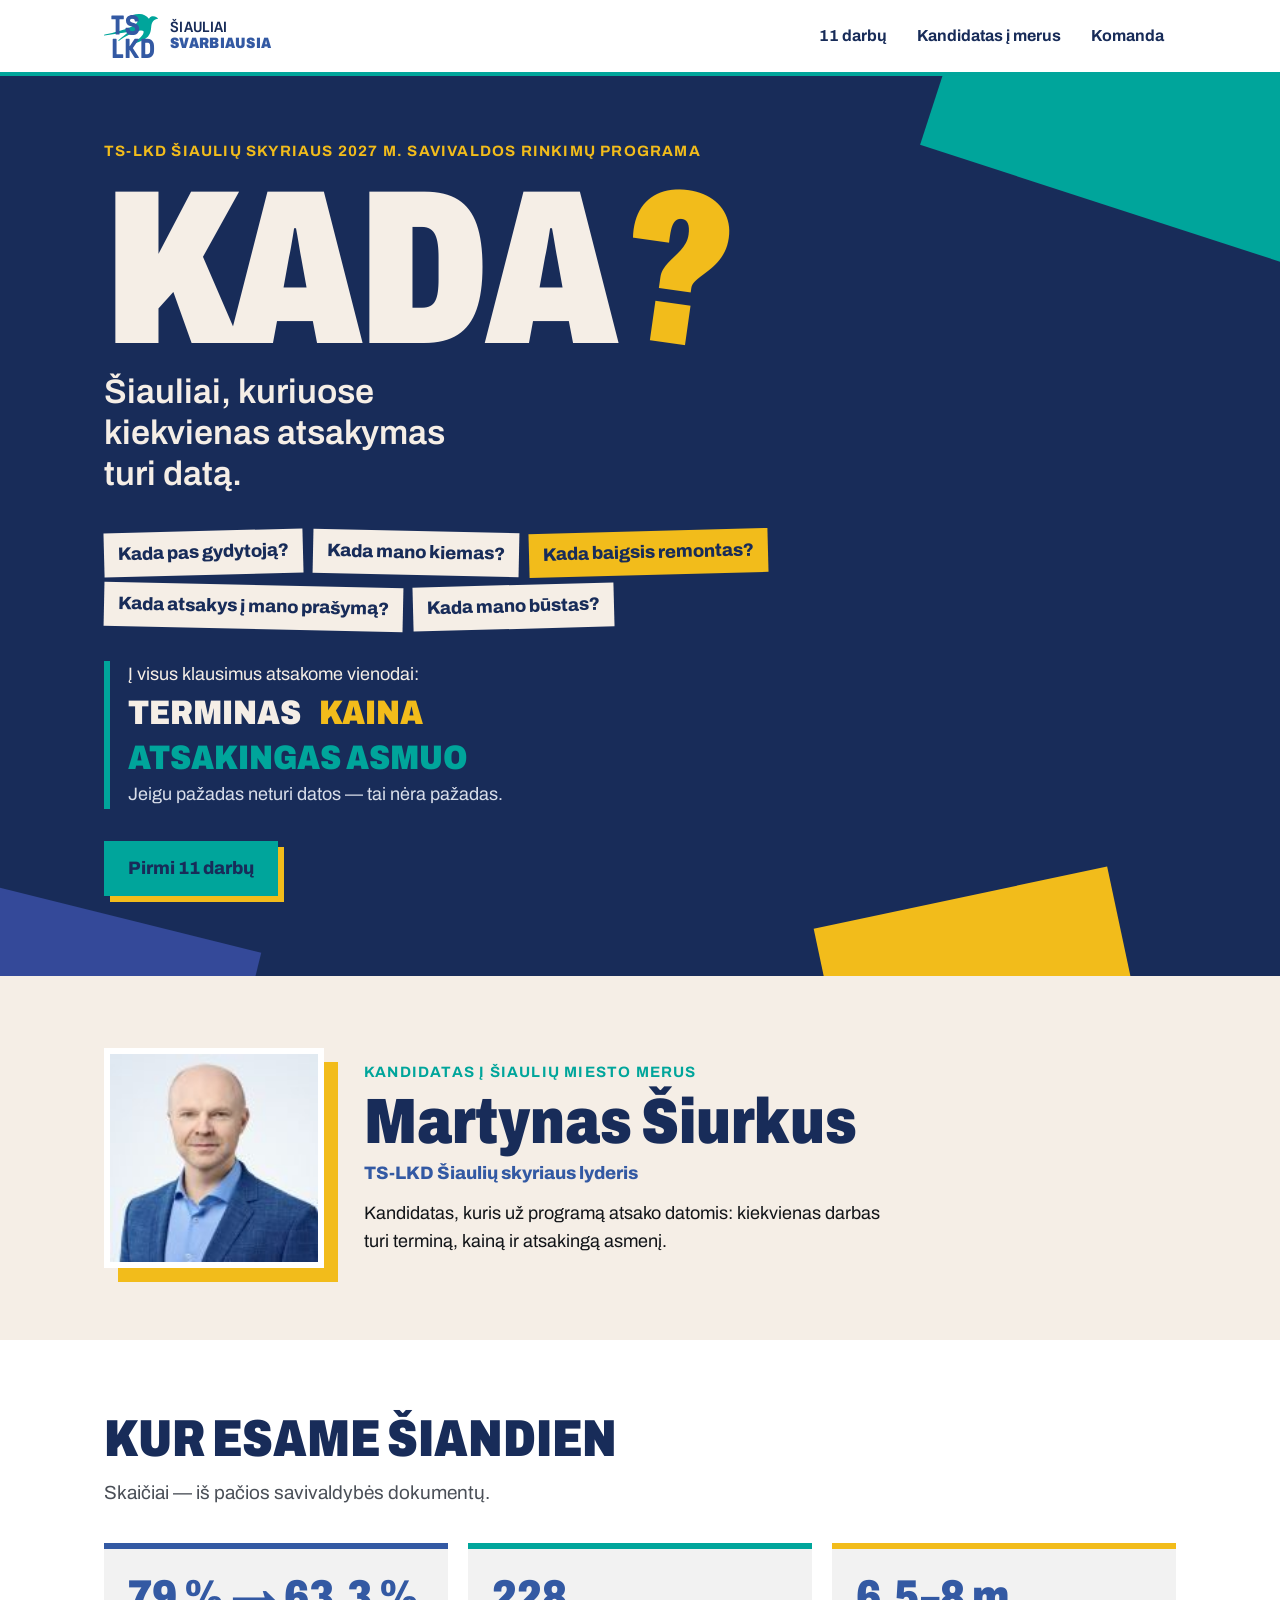
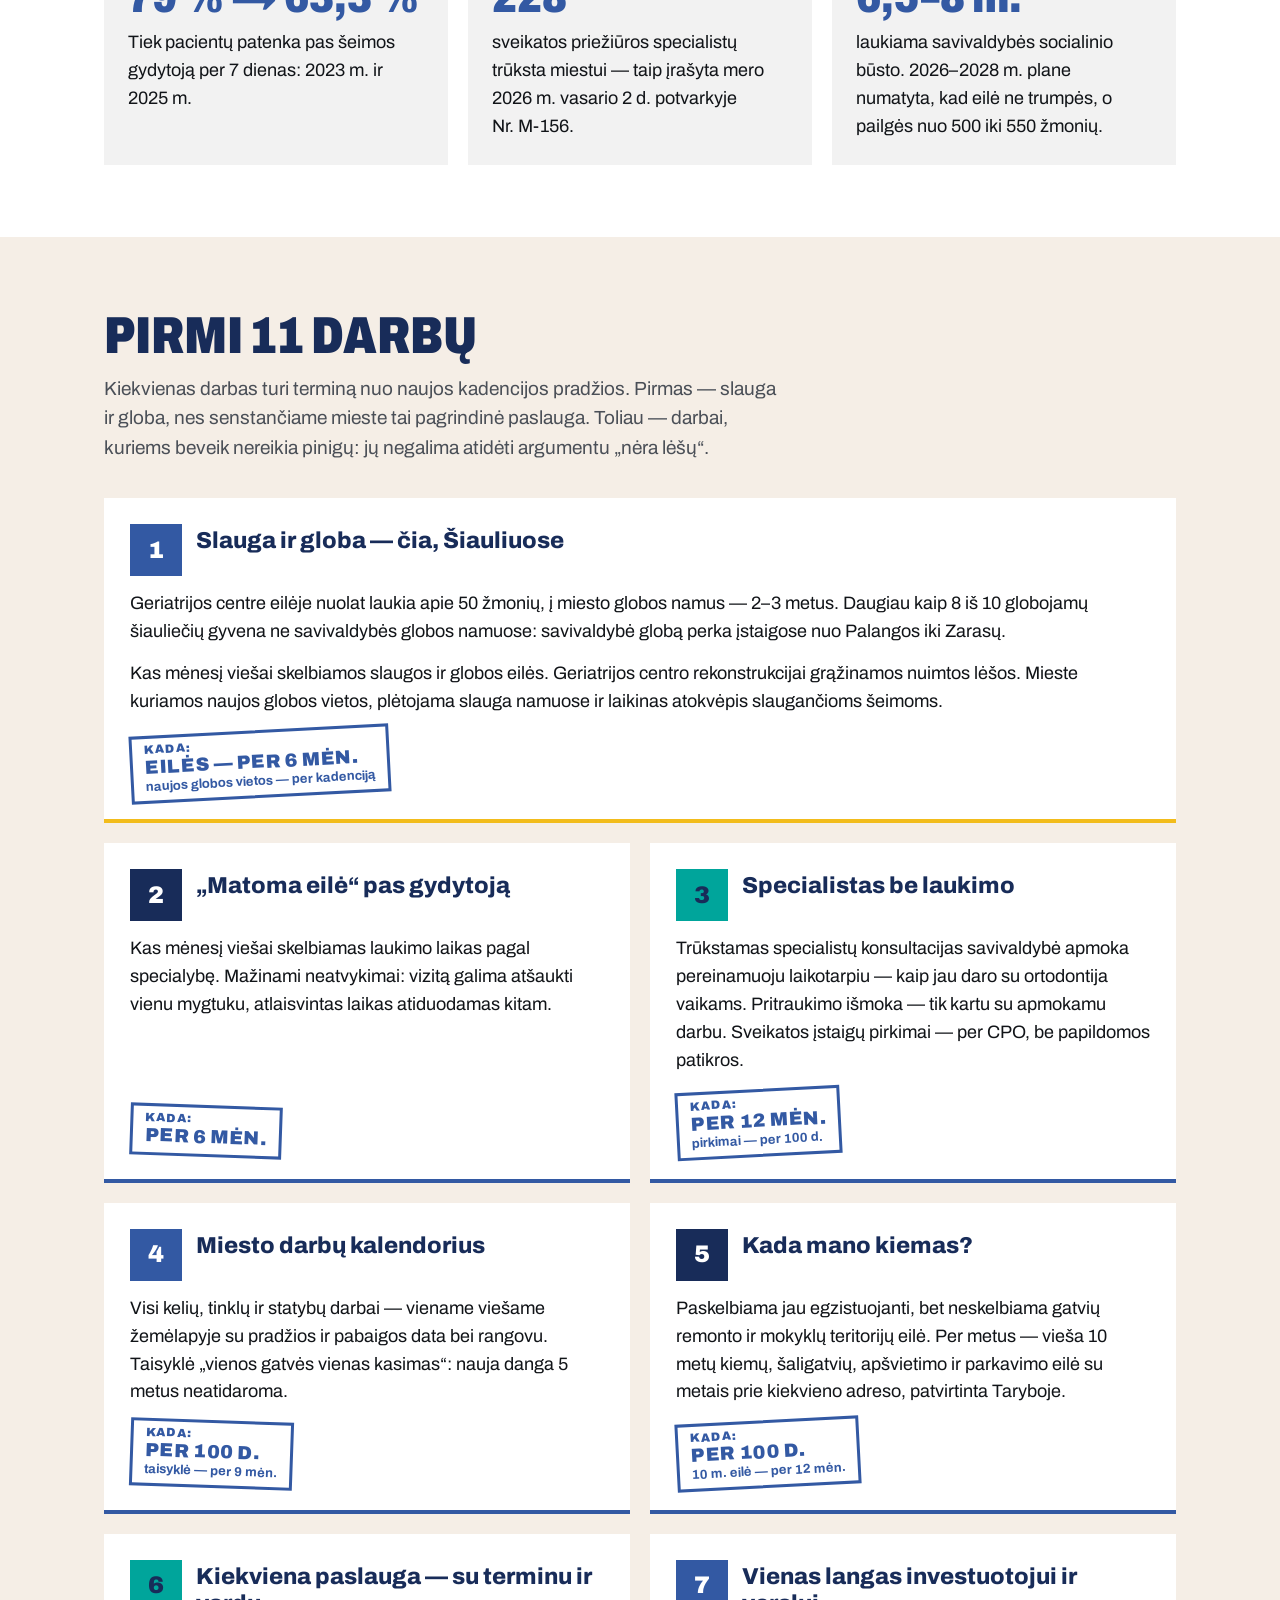
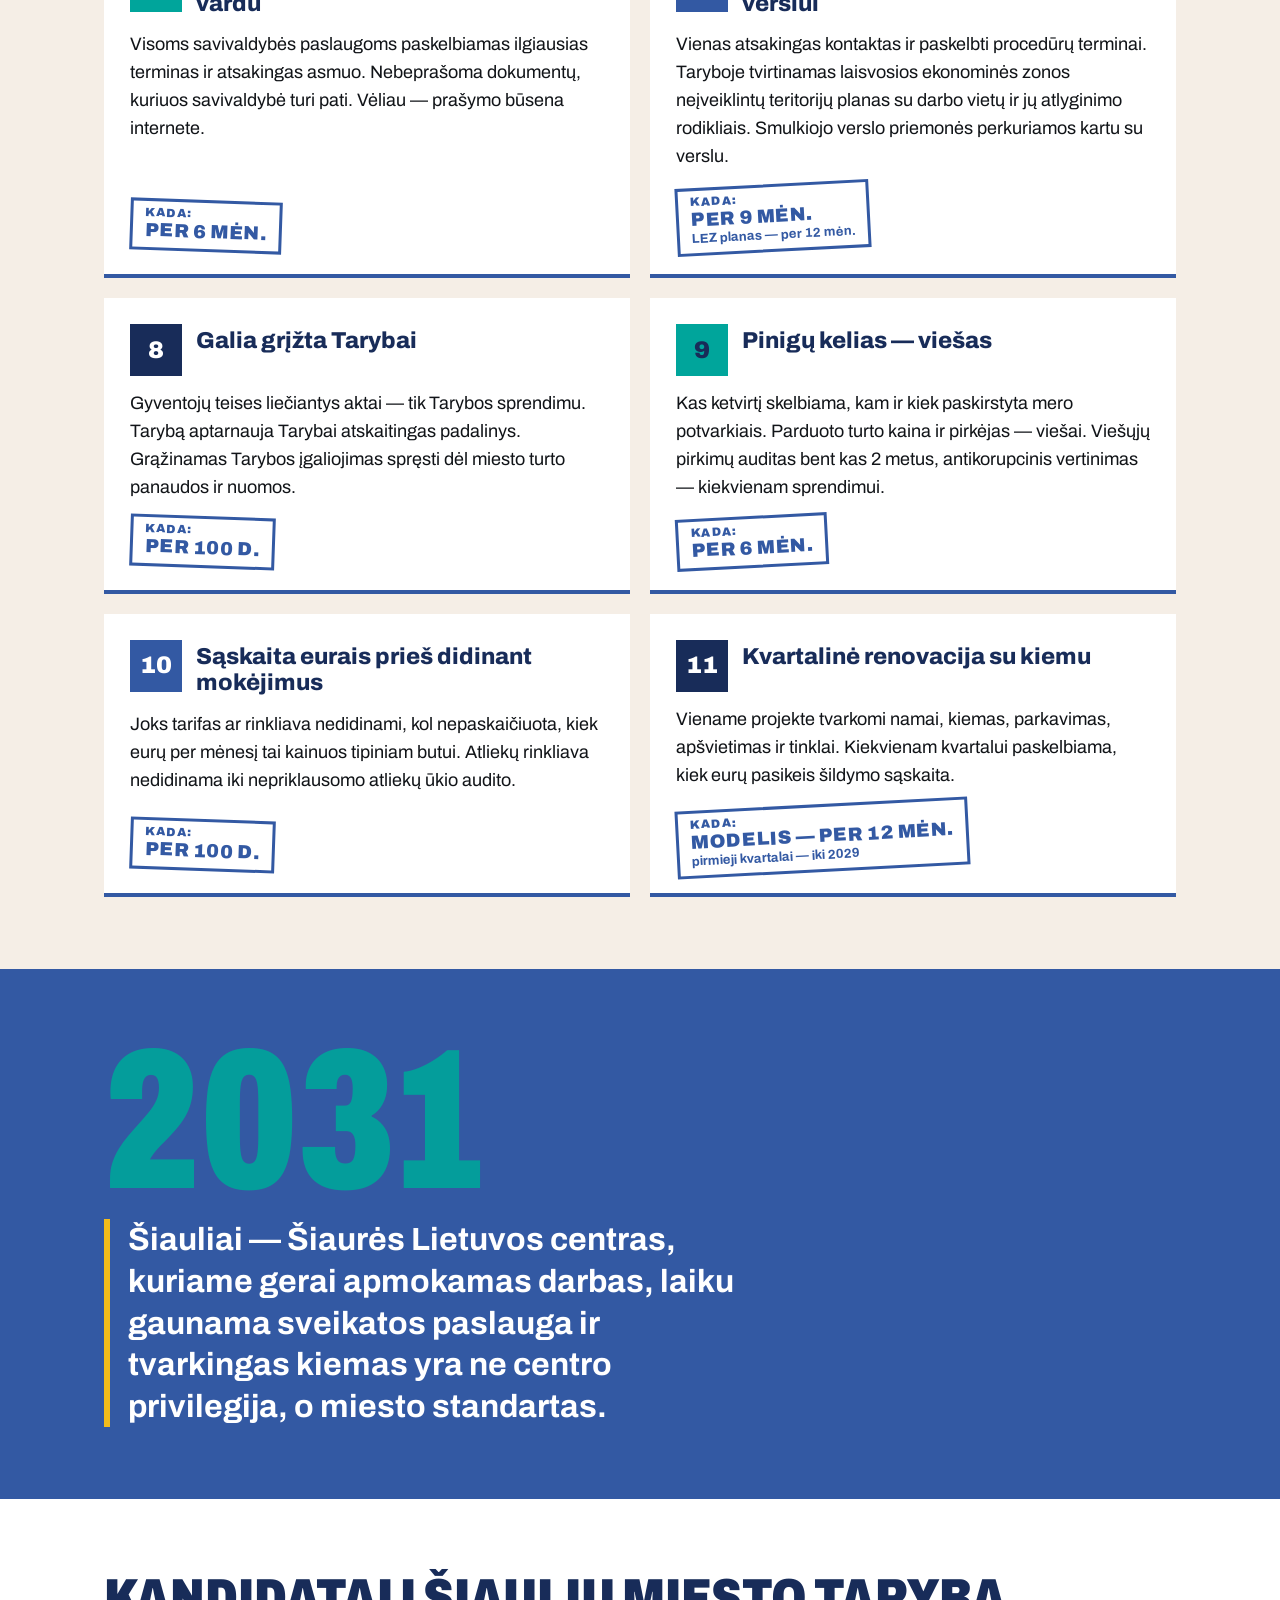
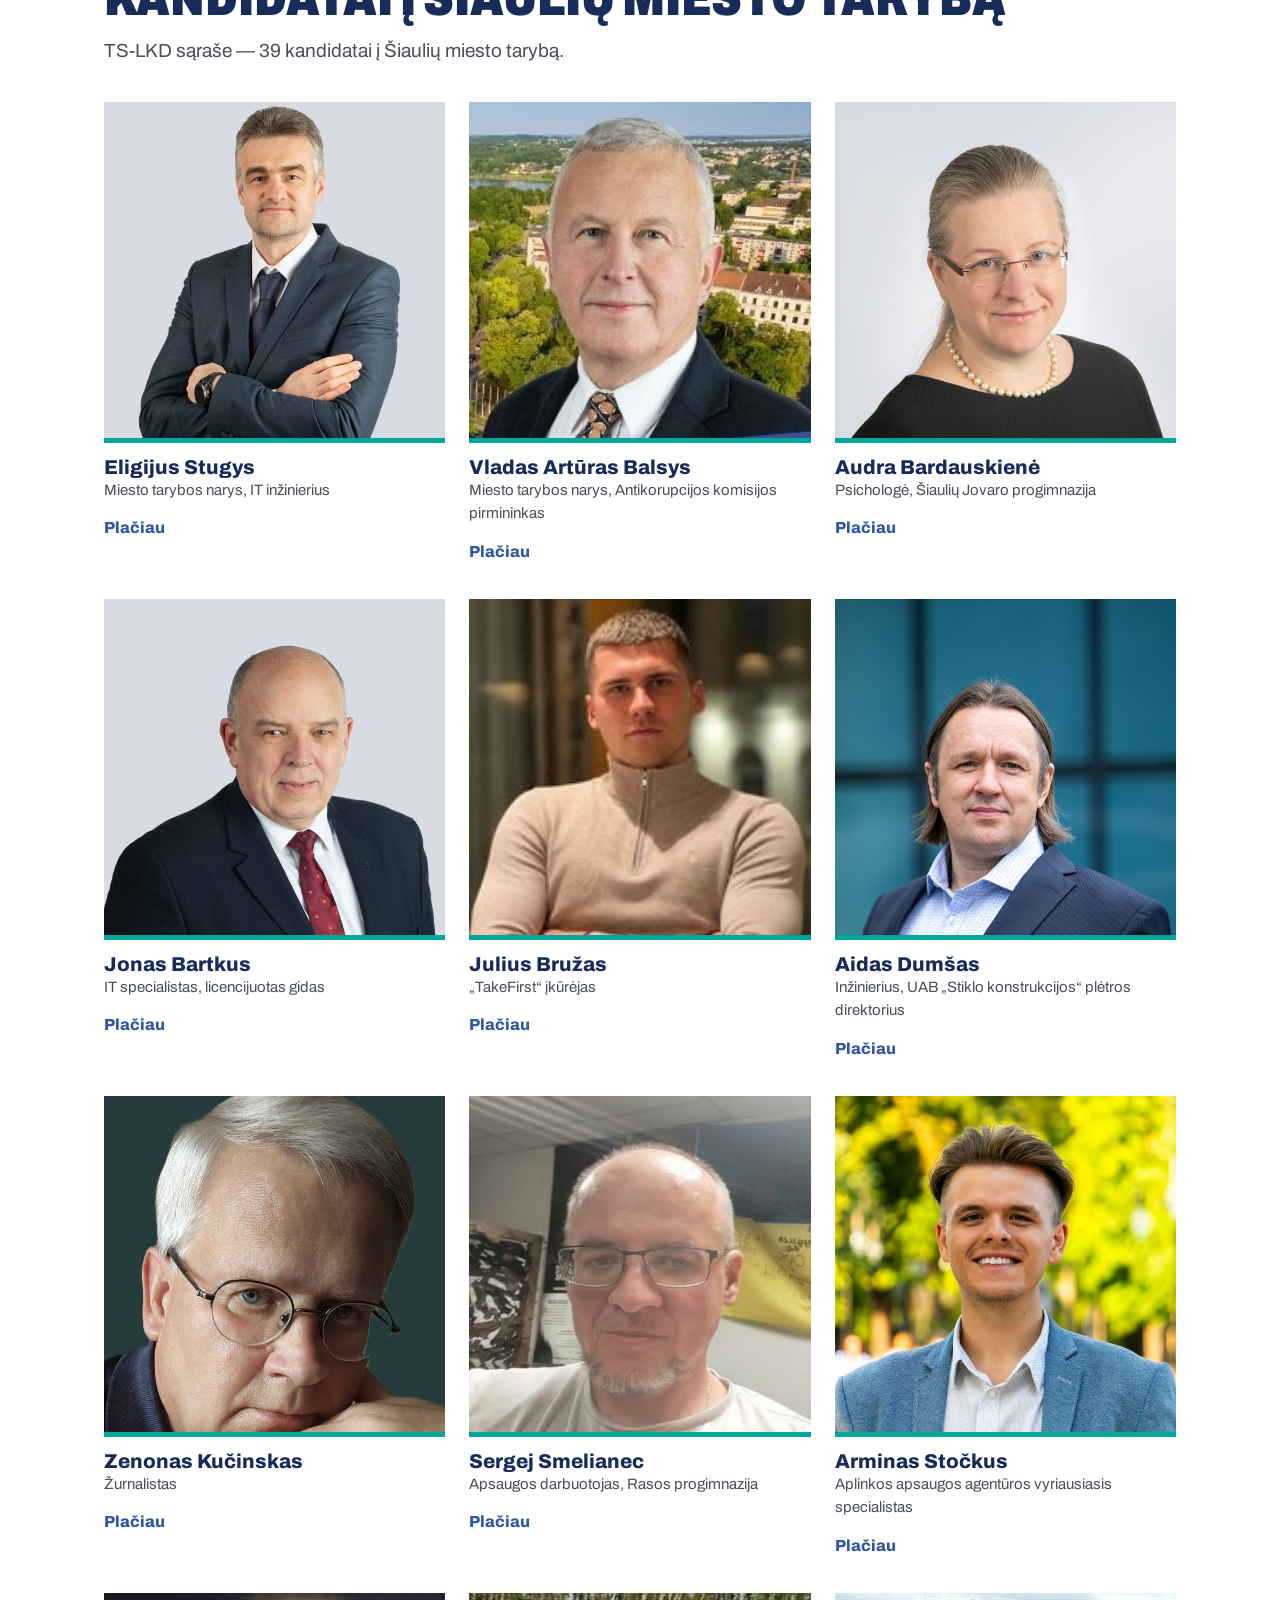
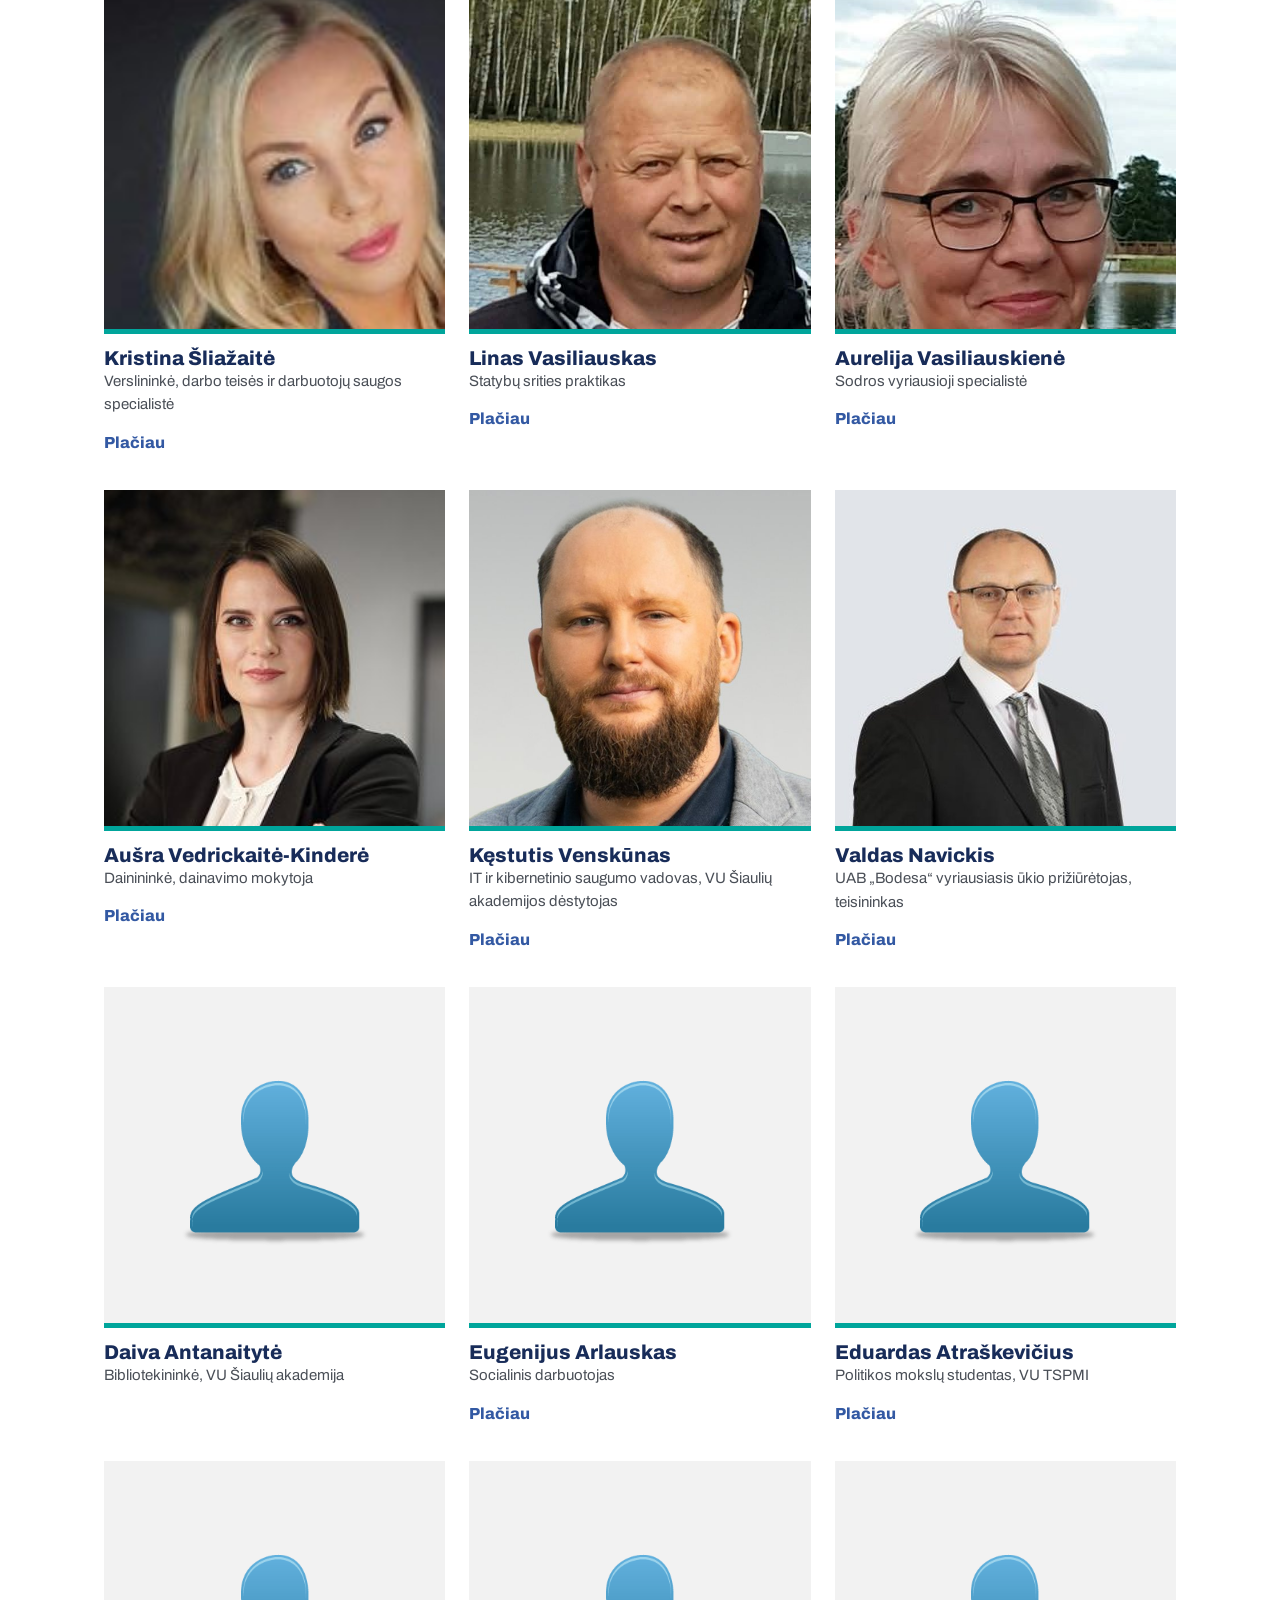
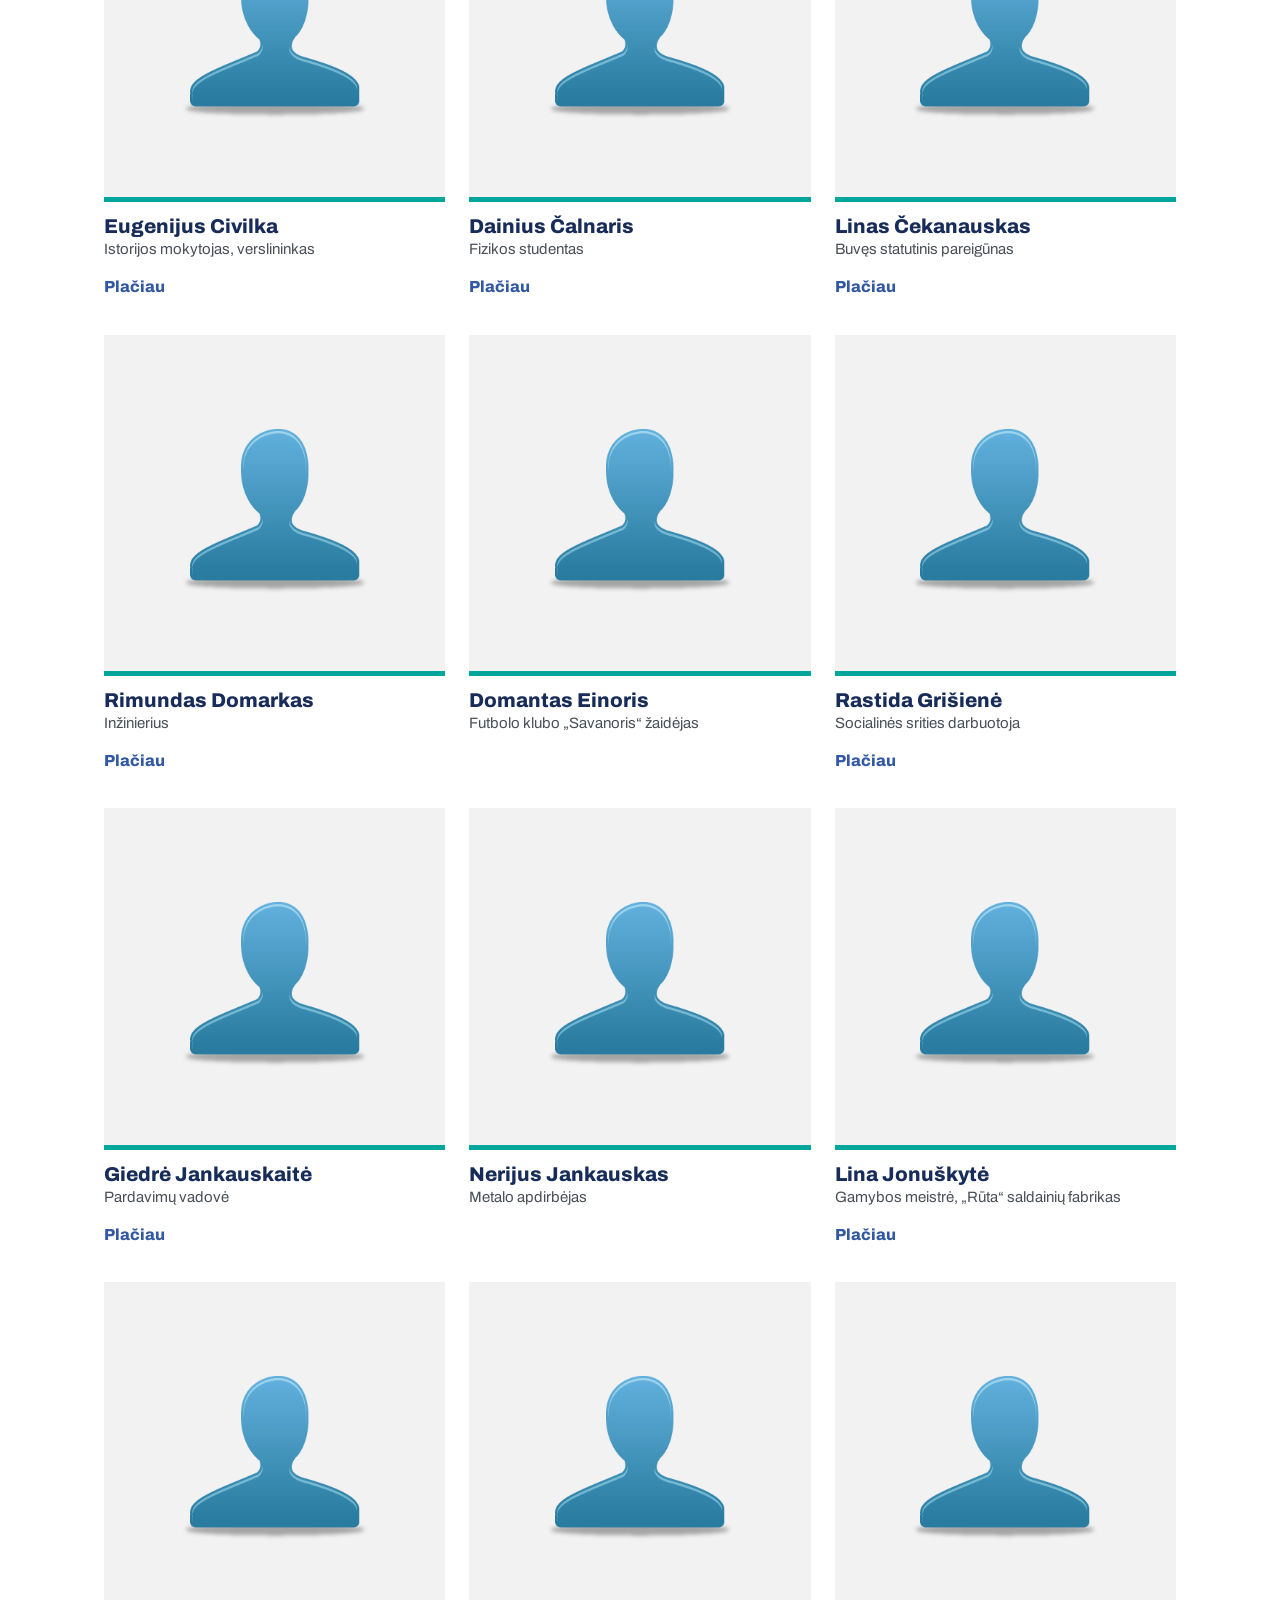
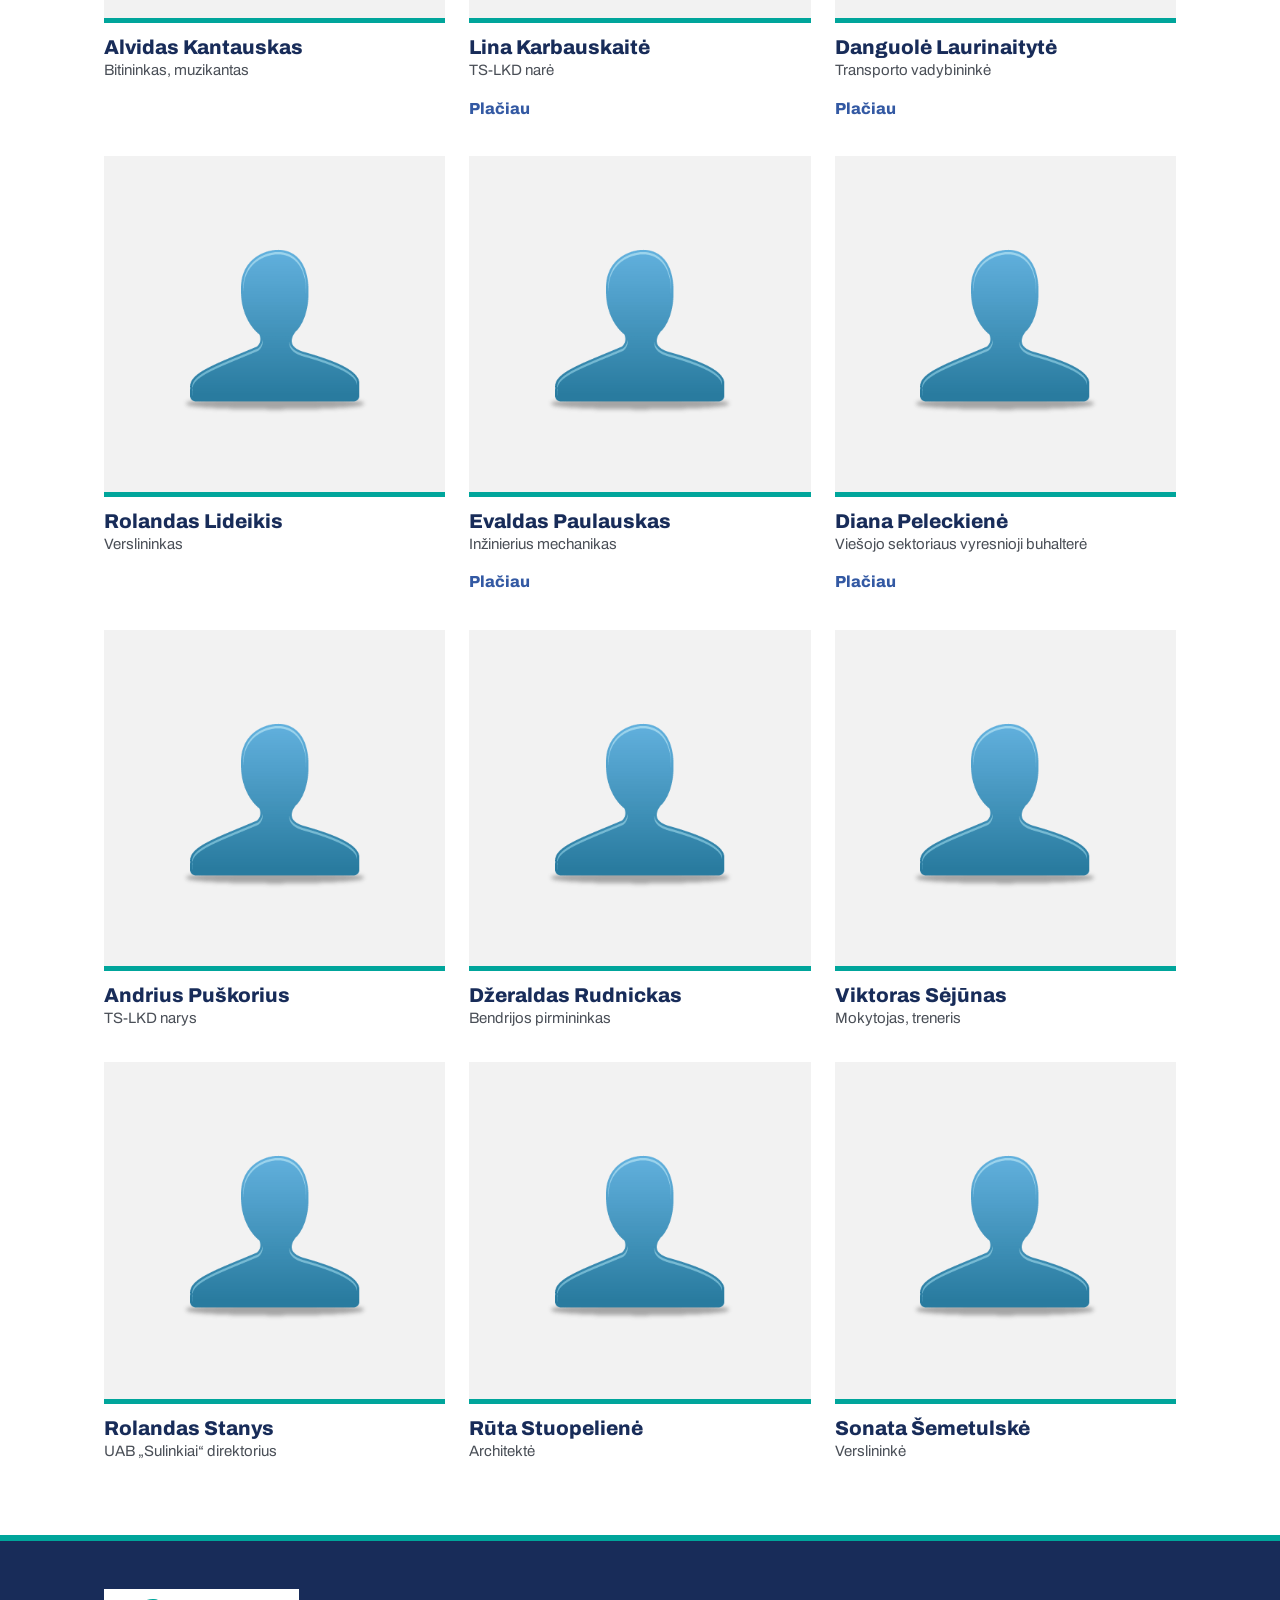
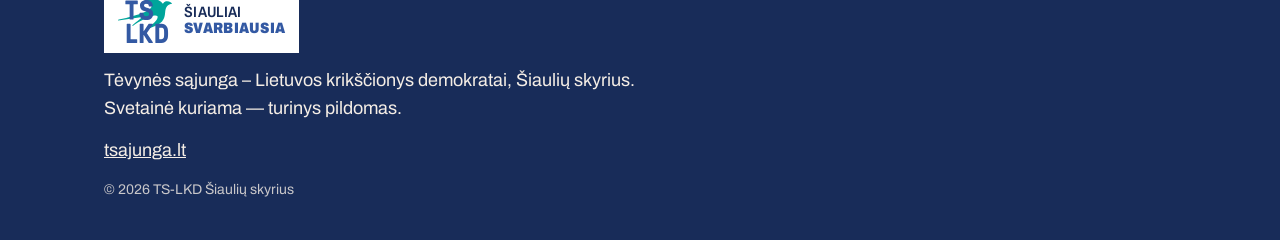
==== commit 486083e5: "Darbai: Nr. 1 — slauga ir globa, iš viso 11 darbų Co-Authored-By: Claude Opus 5.5 <noreply@anthropic" ====
--- a/index.html
+++ b/index.html
@@ -4,13 +4,13 @@
   <meta charset="utf-8">
   <meta name="viewport" content="width=device-width, initial-scale=1">
   <title>TS-LKD kandidatai 2027 m. Šiaulių savivaldos rinkimuose | Šiauliai svarbiausia</title>
-  <meta name="description" content="„KADA?“ — TS-LKD Šiaulių skyriaus 2027 m. savivaldos rinkimų programa: pirmi 10 darbų su terminais, kandidatas į Šiaulių miesto merus Martynas Šiurkus ir kandidatai į Šiaulių miesto tarybą.">
+  <meta name="description" content="„KADA?“ — TS-LKD Šiaulių skyriaus 2027 m. savivaldos rinkimų programa: pirmi 11 darbų su terminais, kandidatas į Šiaulių miesto merus Martynas Šiurkus ir kandidatai į Šiaulių miesto tarybą.">
   <link rel="canonical" href="https://siauliaisvarbiausia.lt/">
   <meta name="google-site-verification" content="yrw8y4-2I16nL4HPinH-k6Y1MQKfuSux_Cgmnq6UErI">
   <meta property="og:url" content="https://siauliaisvarbiausia.lt/">
   <meta property="og:site_name" content="Šiauliai svarbiausia">
   <meta property="og:title" content="KADA? Šiauliai, kuriuose kiekvienas atsakymas turi datą">
-  <meta property="og:description" content="TS-LKD Šiaulių skyriaus 2027 m. savivaldos rinkimų programa: pirmi 10 darbų su terminais, kandidatas į merus ir kandidatai į Tarybą.">
+  <meta property="og:description" content="TS-LKD Šiaulių skyriaus 2027 m. savivaldos rinkimų programa: pirmi 11 darbų su terminais, kandidatas į merus ir kandidatai į Tarybą.">
   <meta property="og:image" content="https://siauliaisvarbiausia.lt/og.jpg?v=20261106">
   <meta property="og:image:width" content="1200">
   <meta property="og:image:height" content="630">
@@ -55,7 +55,7 @@
   <link rel="preconnect" href="https://fonts.gstatic.com" crossorigin>
   <link href="https://fonts.googleapis.com/css2?family=Archivo:wdth,wght@62..125,400..900&display=swap" rel="stylesheet">
   <link rel="icon" href="logo.svg" type="image/svg+xml">
-  <link rel="stylesheet" href="style.css?v=20261107">
+  <link rel="stylesheet" href="style.css?v=20261114">
 </head>
 <body>
   <a class="skip" href="#turinys">Pereiti prie turinio</a>
@@ -67,7 +67,7 @@
         <span class="brand-text">Šiauliai<br><b>svarbiausia</b></span>
       </a>
       <nav aria-label="Pagrindinis meniu">
-        <a href="#darbai">10 darbų</a>
+        <a href="#darbai">11 darbų</a>
         <a href="#merui">Kandidatas į merus</a>
         <a href="#komanda">Komanda</a>
       </nav>
@@ -100,7 +100,7 @@
           <p class="answer-note">Jeigu pažadas neturi datos — tai nėra pažadas.</p>
         </div>
 
-        <a class="btn" href="#darbai">Pirmi 10 darbų</a>
+        <a class="btn" href="#darbai">Pirmi 11 darbų</a>
       </div>
     </section>
 
@@ -141,60 +141,66 @@
       </div>
     </section>
 
-    <!-- 10 darbų -->
+    <!-- 11 darbų -->
     <section id="darbai" class="works" aria-labelledby="darbai-h">
       <div class="wrap">
-        <h2 id="darbai-h" class="sec-h">Pirmi 10 darbų</h2>
-        <p class="sec-lead">Kiekvienas darbas turi terminą nuo naujos kadencijos pradžios. Pirmieji — tie, kuriems beveik nereikia pinigų: jų negalima atidėti argumentu „nėra lėšų“.</p>
+        <h2 id="darbai-h" class="sec-h">Pirmi 11 darbų</h2>
+        <p class="sec-lead">Kiekvienas darbas turi terminą nuo naujos kadencijos pradžios. Pirmas — slauga ir globa, nes senstančiame mieste tai pagrindinė paslauga. Toliau — darbai, kuriems beveik nereikia pinigų: jų negalima atidėti argumentu „nėra lėšų“.</p>
 
         <ol class="work-list">
-          <li class="work">
-            <div class="work-head"><span class="work-no">1</span><h3>„Matoma eilė“ pas gydytoją</h3></div>
-            <p>Kas mėnesį viešai skelbiamas laukimo laikas pagal specialybę. Mažinami neatvykimai: vizitą galima atšaukti vienu mygtuku, atlaisvintas laikas atiduodamas kitam. Taip pat viešinamos globos ir slaugos eilės.</p>
+          <li class="work work-first">
+            <div class="work-head"><span class="work-no">1</span><h3>Slauga ir globa — čia, Šiauliuose</h3></div>
+            <p>Geriatrijos centre eilėje nuolat laukia apie 50 žmonių, į miesto globos namus — 2–3 metus. Daugiau kaip 8 iš 10 globojamų šiauliečių gyvena ne savivaldybės globos namuose: savivaldybė globą perka įstaigose nuo Palangos iki Zarasų.</p>
+            <p>Kas mėnesį viešai skelbiamos slaugos ir globos eilės. Geriatrijos centro rekonstrukcijai grąžinamos nuimtos lėšos. Mieste kuriamos naujos globos vietos, plėtojama slauga namuose ir laikinas atokvėpis slaugančioms šeimoms.</p>
+            <p class="stamp">eilės — per 6 mėn.<small>naujos globos vietos — per kadenciją</small></p>
+          </li>
+          <li class="work">
+            <div class="work-head"><span class="work-no">2</span><h3>„Matoma eilė“ pas gydytoją</h3></div>
+            <p>Kas mėnesį viešai skelbiamas laukimo laikas pagal specialybę. Mažinami neatvykimai: vizitą galima atšaukti vienu mygtuku, atlaisvintas laikas atiduodamas kitam.</p>
             <p class="stamp">per 6 mėn.</p>
           </li>
           <li class="work">
-            <div class="work-head"><span class="work-no">2</span><h3>Specialistas be laukimo</h3></div>
+            <div class="work-head"><span class="work-no">3</span><h3>Specialistas be laukimo</h3></div>
             <p>Trūkstamas specialistų konsultacijas savivaldybė apmoka pereinamuoju laikotarpiu — kaip jau daro su ortodontija vaikams. Pritraukimo išmoka — tik kartu su apmokamu darbu. Sveikatos įstaigų pirkimai — per CPO, be papildomos patikros.</p>
             <p class="stamp">per 12 mėn.<small>pirkimai — per 100 d.</small></p>
           </li>
           <li class="work">
-            <div class="work-head"><span class="work-no">3</span><h3>Miesto darbų kalendorius</h3></div>
+            <div class="work-head"><span class="work-no">4</span><h3>Miesto darbų kalendorius</h3></div>
             <p>Visi kelių, tinklų ir statybų darbai — viename viešame žemėlapyje su pradžios ir pabaigos data bei rangovu. Taisyklė „vienos gatvės vienas kasimas“: nauja danga 5 metus neatidaroma.</p>
             <p class="stamp">per 100 d.<small>taisyklė — per 9 mėn.</small></p>
           </li>
           <li class="work">
-            <div class="work-head"><span class="work-no">4</span><h3>Kada mano kiemas?</h3></div>
+            <div class="work-head"><span class="work-no">5</span><h3>Kada mano kiemas?</h3></div>
             <p>Paskelbiama jau egzistuojanti, bet neskelbiama gatvių remonto ir mokyklų teritorijų eilė. Per metus — vieša 10 metų kiemų, šaligatvių, apšvietimo ir parkavimo eilė su metais prie kiekvieno adreso, patvirtinta Taryboje.</p>
             <p class="stamp">per 100 d.<small>10 m. eilė — per 12 mėn.</small></p>
           </li>
           <li class="work">
-            <div class="work-head"><span class="work-no">5</span><h3>Kiekviena paslauga — su terminu ir vardu</h3></div>
+            <div class="work-head"><span class="work-no">6</span><h3>Kiekviena paslauga — su terminu ir vardu</h3></div>
             <p>Visoms savivaldybės paslaugoms paskelbiamas ilgiausias terminas ir atsakingas asmuo. Nebeprašoma dokumentų, kuriuos savivaldybė turi pati. Vėliau — prašymo būsena internete.</p>
             <p class="stamp">per 6 mėn.</p>
           </li>
           <li class="work">
-            <div class="work-head"><span class="work-no">6</span><h3>Vienas langas investuotojui ir verslui</h3></div>
+            <div class="work-head"><span class="work-no">7</span><h3>Vienas langas investuotojui ir verslui</h3></div>
             <p>Vienas atsakingas kontaktas ir paskelbti procedūrų terminai. Taryboje tvirtinamas laisvosios ekonominės zonos neįveiklintų teritorijų planas su darbo vietų ir jų atlyginimo rodikliais. Smulkiojo verslo priemonės perkuriamos kartu su verslu.</p>
             <p class="stamp">per 9 mėn.<small>LEZ planas — per 12 mėn.</small></p>
           </li>
           <li class="work">
-            <div class="work-head"><span class="work-no">7</span><h3>Galia grįžta Tarybai</h3></div>
+            <div class="work-head"><span class="work-no">8</span><h3>Galia grįžta Tarybai</h3></div>
             <p>Gyventojų teises liečiantys aktai — tik Tarybos sprendimu. Tarybą aptarnauja Tarybai atskaitingas padalinys. Grąžinamas Tarybos įgaliojimas spręsti dėl miesto turto panaudos ir nuomos.</p>
             <p class="stamp">per 100 d.</p>
           </li>
           <li class="work">
-            <div class="work-head"><span class="work-no">8</span><h3>Pinigų kelias — viešas</h3></div>
+            <div class="work-head"><span class="work-no">9</span><h3>Pinigų kelias — viešas</h3></div>
             <p>Kas ketvirtį skelbiama, kam ir kiek paskirstyta mero potvarkiais. Parduoto turto kaina ir pirkėjas — viešai. Viešųjų pirkimų auditas bent kas 2 metus, antikorupcinis vertinimas — kiekvienam sprendimui.</p>
             <p class="stamp">per 6 mėn.</p>
           </li>
           <li class="work">
-            <div class="work-head"><span class="work-no">9</span><h3>Sąskaita eurais prieš didinant mokėjimus</h3></div>
+            <div class="work-head"><span class="work-no">10</span><h3>Sąskaita eurais prieš didinant mokėjimus</h3></div>
             <p>Joks tarifas ar rinkliava nedidinami, kol nepaskaičiuota, kiek eurų per mėnesį tai kainuos tipiniam butui. Atliekų rinkliava nedidinama iki nepriklausomo atliekų ūkio audito.</p>
             <p class="stamp">per 100 d.</p>
           </li>
           <li class="work">
-            <div class="work-head"><span class="work-no">10</span><h3>Kvartalinė renovacija su kiemu</h3></div>
+            <div class="work-head"><span class="work-no">11</span><h3>Kvartalinė renovacija su kiemu</h3></div>
             <p>Viename projekte tvarkomi namai, kiemas, parkavimas, apšvietimas ir tinklai. Kiekvienam kvartalui paskelbiama, kiek eurų pasikeis šildymo sąskaita.</p>
             <p class="stamp">modelis — per 12 mėn.<small>pirmieji kvartalai — iki 2029</small></p>
           </li>
@@ -225,11 +231,11 @@
             <details class="person-more">
               <summary>Plačiau</summary>
               <ul>
-                <li>Vyresnysis IT inžinierius UAB „NFQ Technologies“, daugiau nei 20 metų kuria informacines sistemas.</li>
-                <li>Tarybos narys 2015–2019 ir 2023–2027 m., Sveikatos ir socialinių reikalų komiteto narys.</li>
+                <li>Gimė ir augo Šiauliuose. Vyresnysis IT inžinierius UAB „NFQ Technologies“, daugiau nei 20 metų kuria informacines sistemas Lietuvos, Norvegijos, JAV ir Japonijos įmonėms.</li>
+                <li>Tarybos narys 2015–2019 ir 2023–2027 m. Sveikatos ir socialinių reikalų komiteto, Etikos ir Šeimos komisijų, Šiaulių ligoninės stebėtojų tarybos narys.</li>
                 <li>TS-LKD narys nuo 2011 m. Daugiabučio namo savininkų bendrijos pirmininkas.</li>
               </ul>
-              <blockquote>Taryboje daugiausia dirbu sveikatos ir socialinių reikalų srityje ir tikrinu, kaip leidžiami miesto pinigai. Noriu, kad į klausimą „Kada?“ visada būtų aiškus atsakymas.</blockquote>
+              <blockquote>Taryboje daugiausia dirbu sveikatos ir socialinių reikalų srityje — eilės pas gydytojus, slaugos ir globos vietos senjorams — ir tikrinu, kaip leidžiami miesto pinigai. Noriu, kad į klausimą „Kada?“ visada būtų aiškus atsakymas.</blockquote>
               <p><a href="https://stugys.lt" rel="noopener">stugys.lt</a> · <a href="https://www.facebook.com/elyga1" rel="noopener">Facebook</a></p>
             </details>
           </li>
--- a/style.css
+++ b/style.css
@@ -133,6 +133,8 @@
   display: flex; flex-direction: column; gap: 14px;
   border-bottom: 4px solid var(--blue);
 }
+.work-first { grid-column: 1 / -1; border-bottom-color: var(--yellow); }
+.work-first h3 { font-size: 26px; }
 .work-head { display: flex; align-items: flex-start; gap: 14px; }
 .work-no {
   flex: none; width: 52px; height: 52px; display: grid; place-items: center;
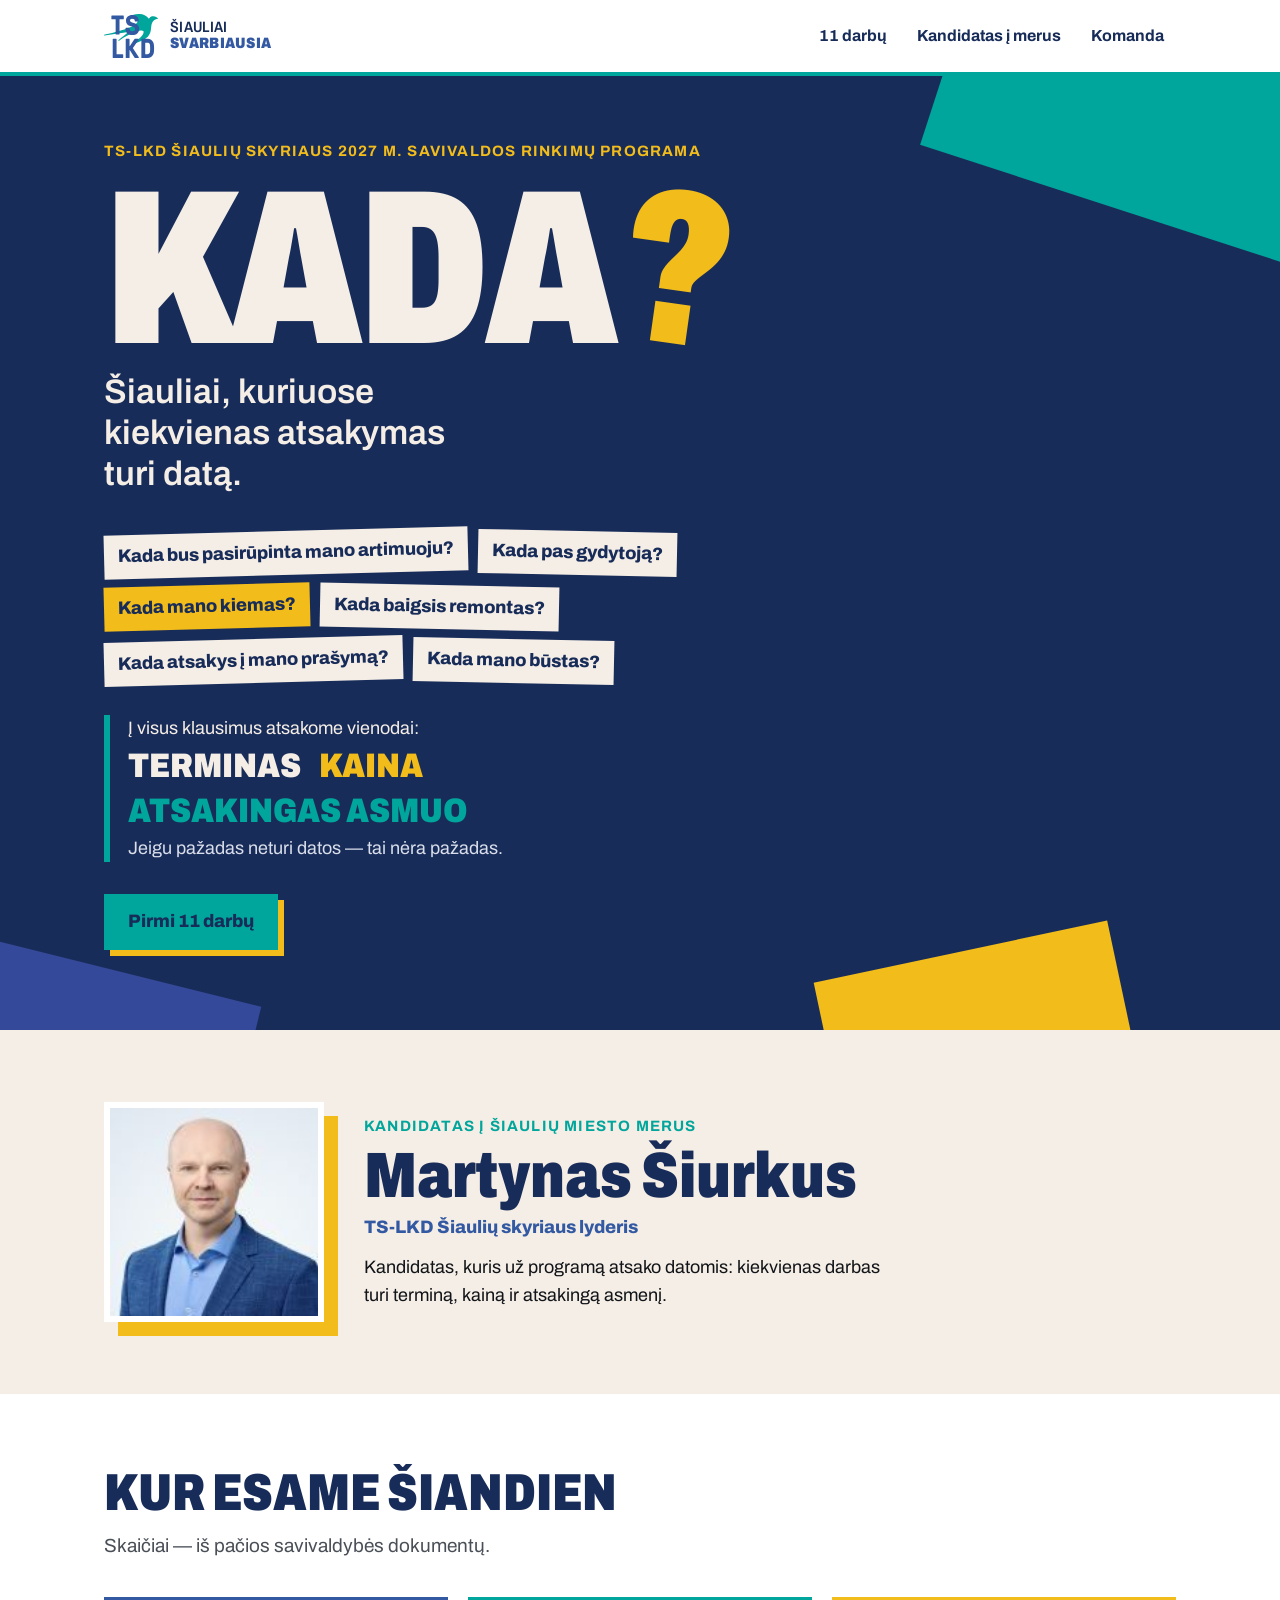
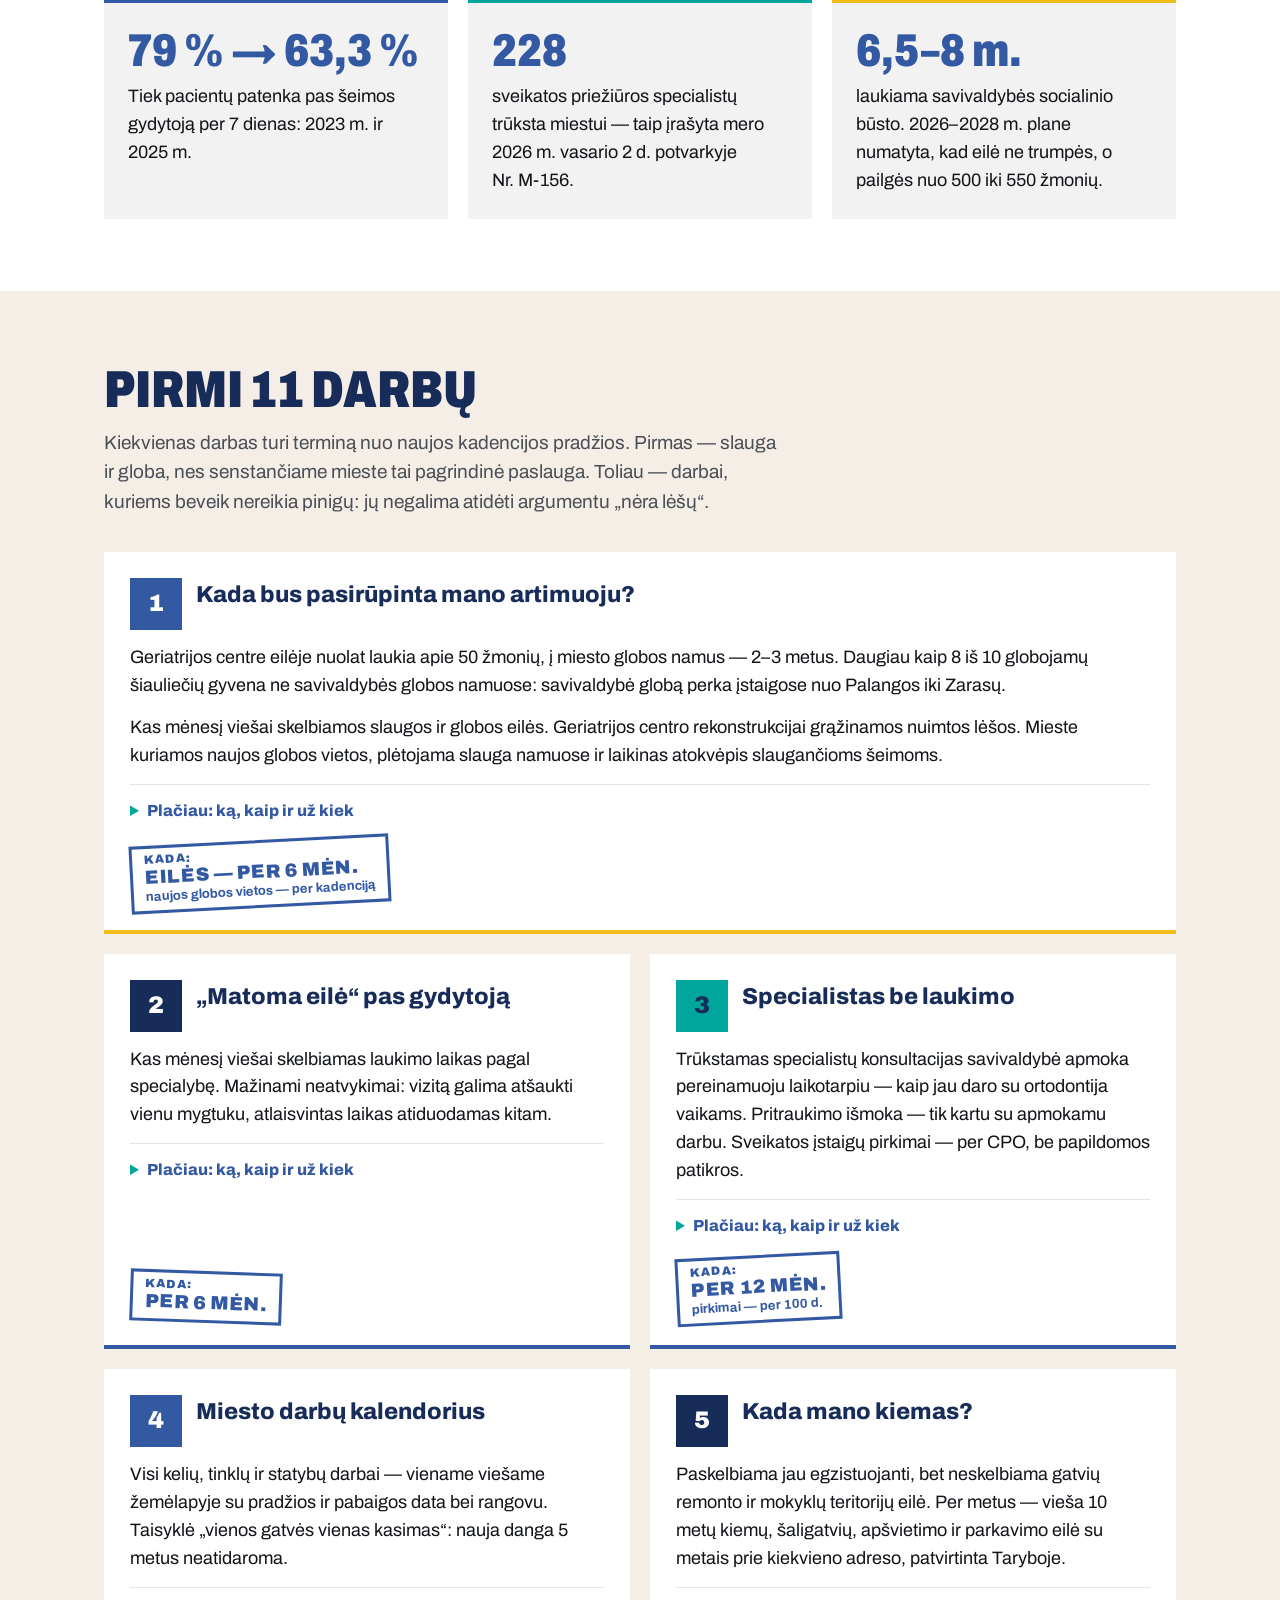
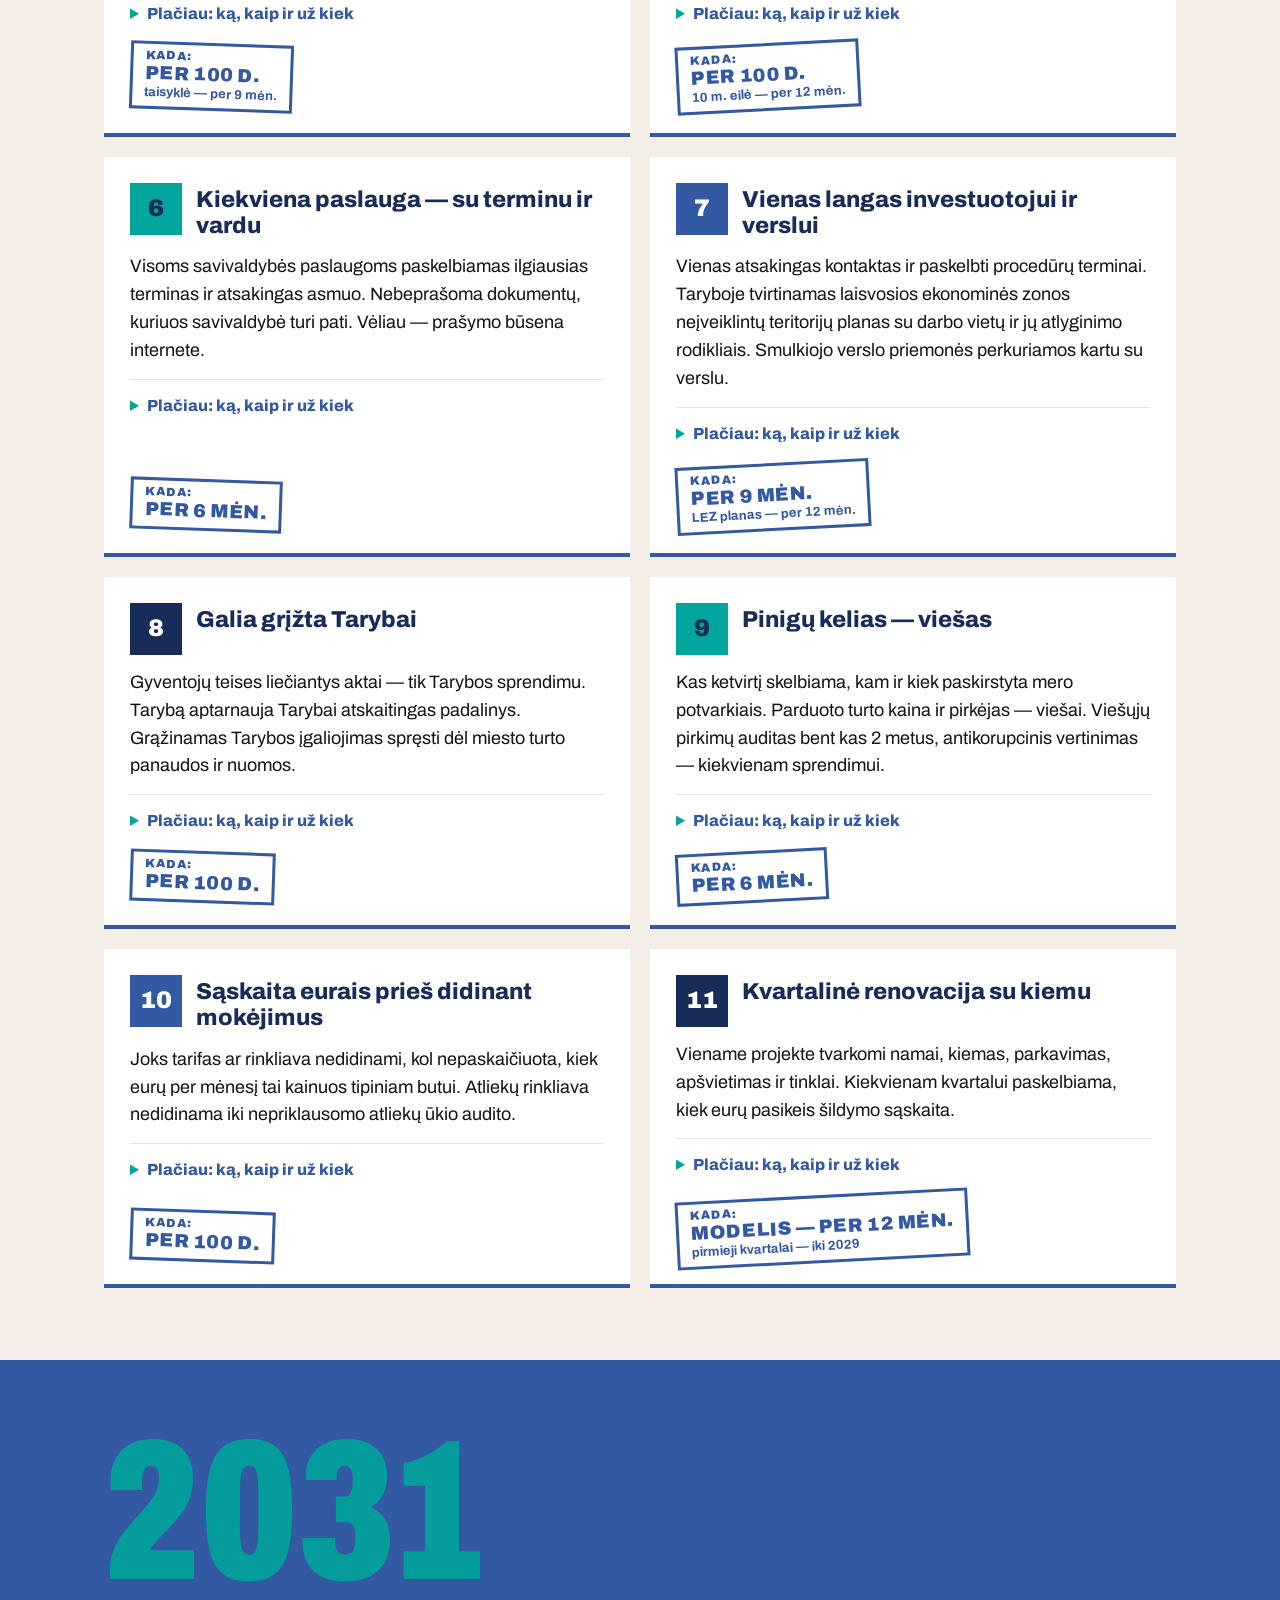
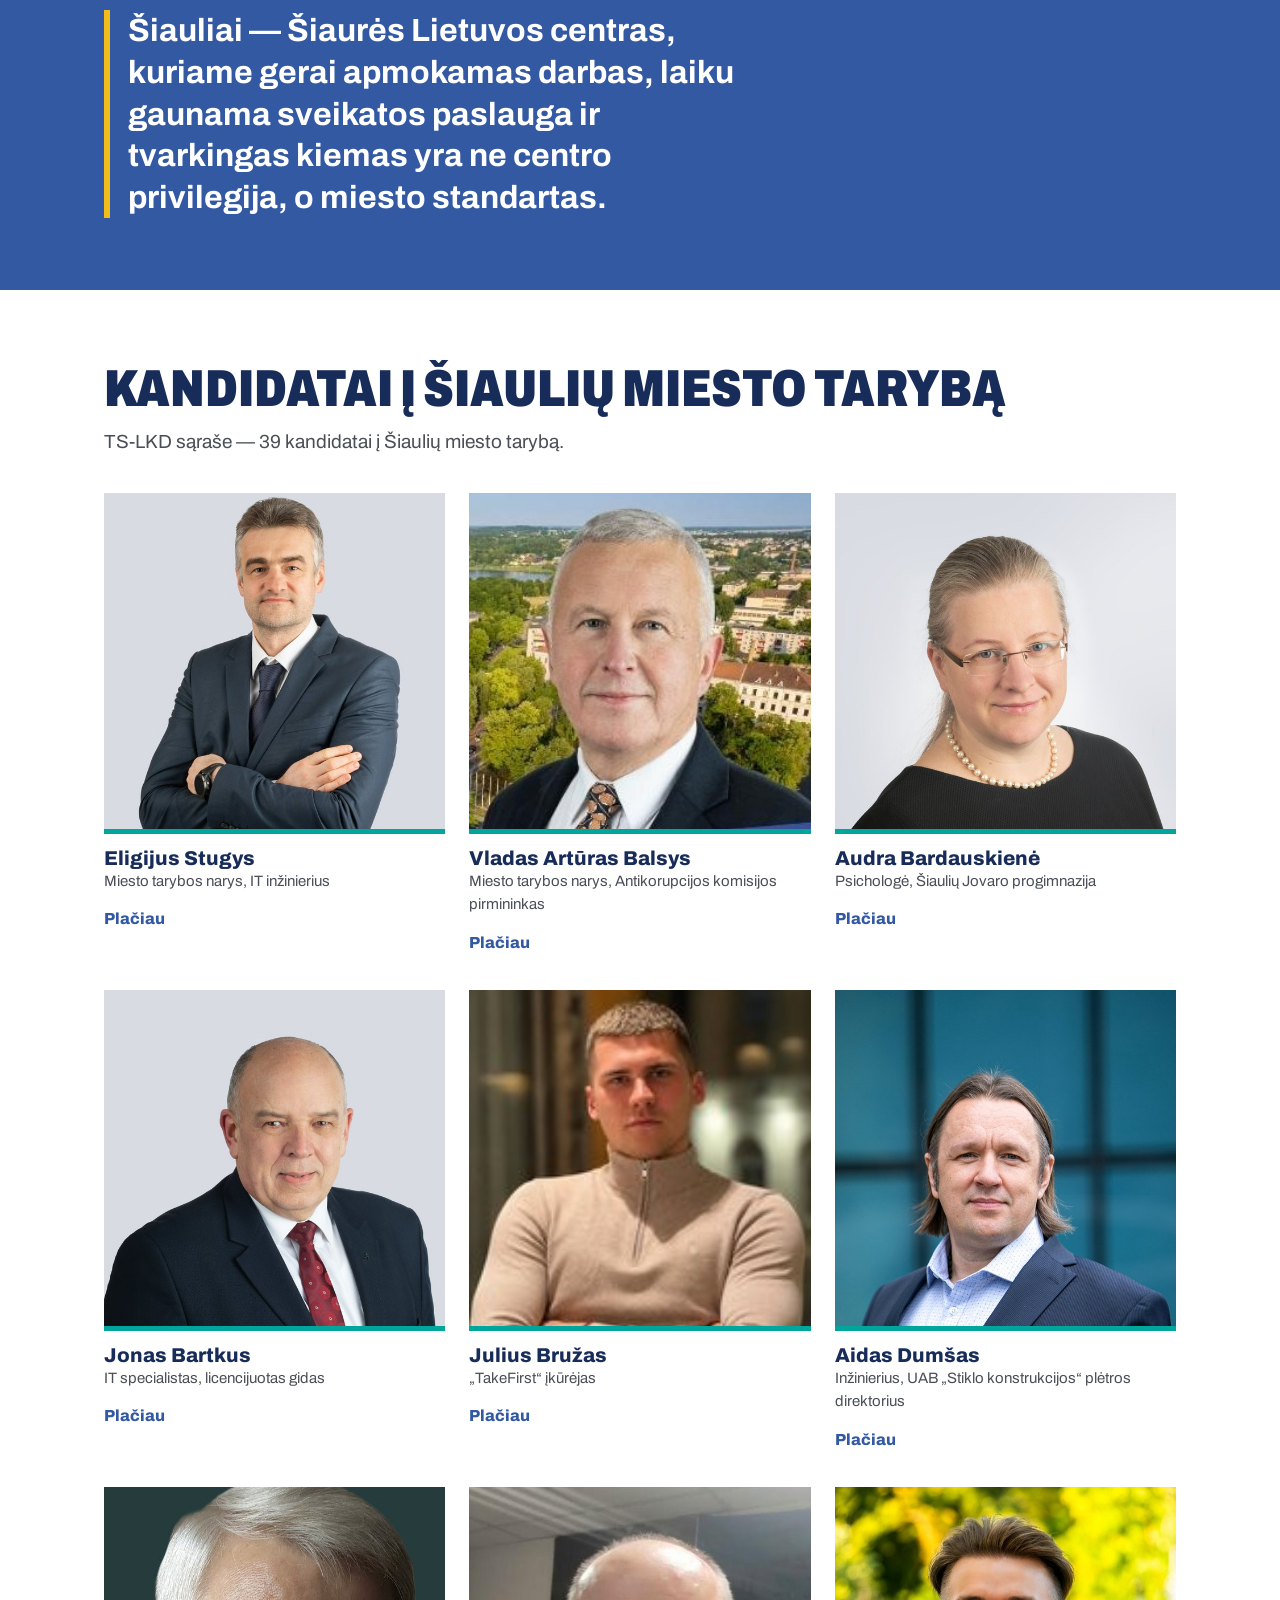
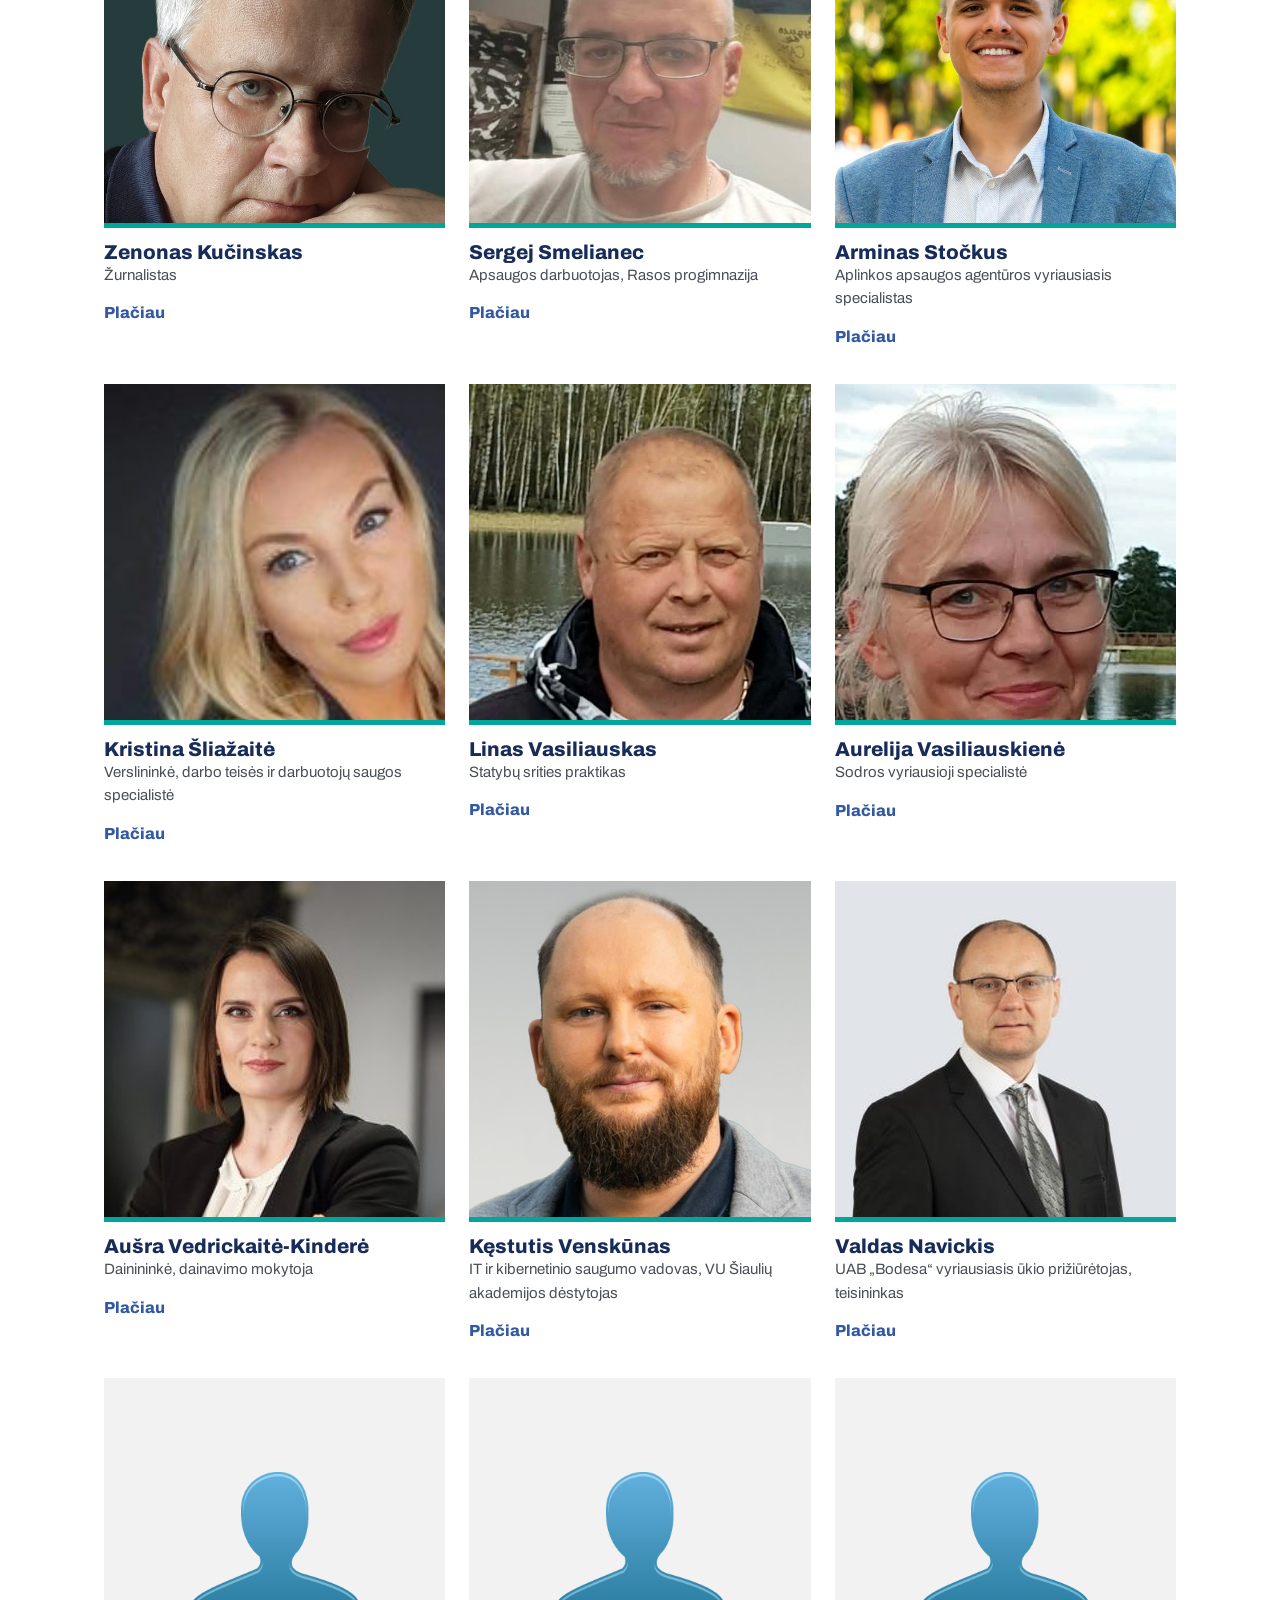
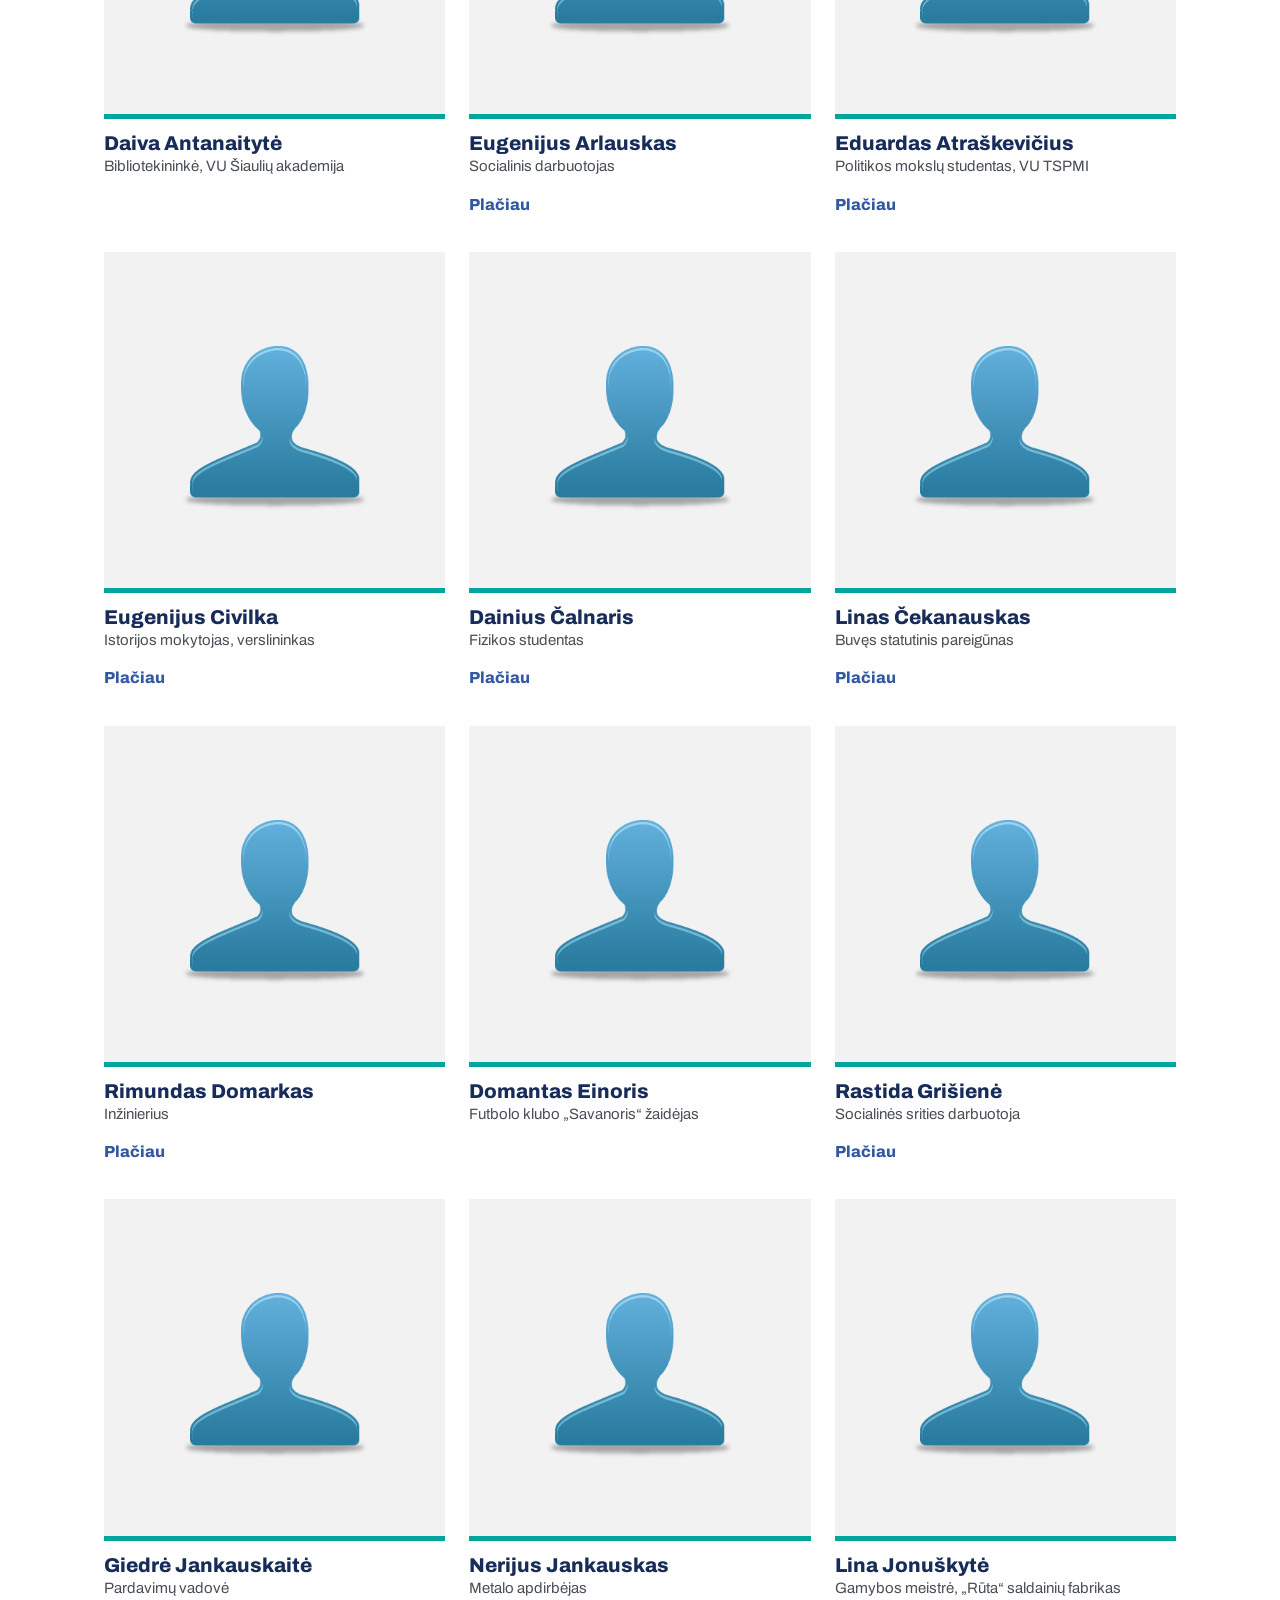
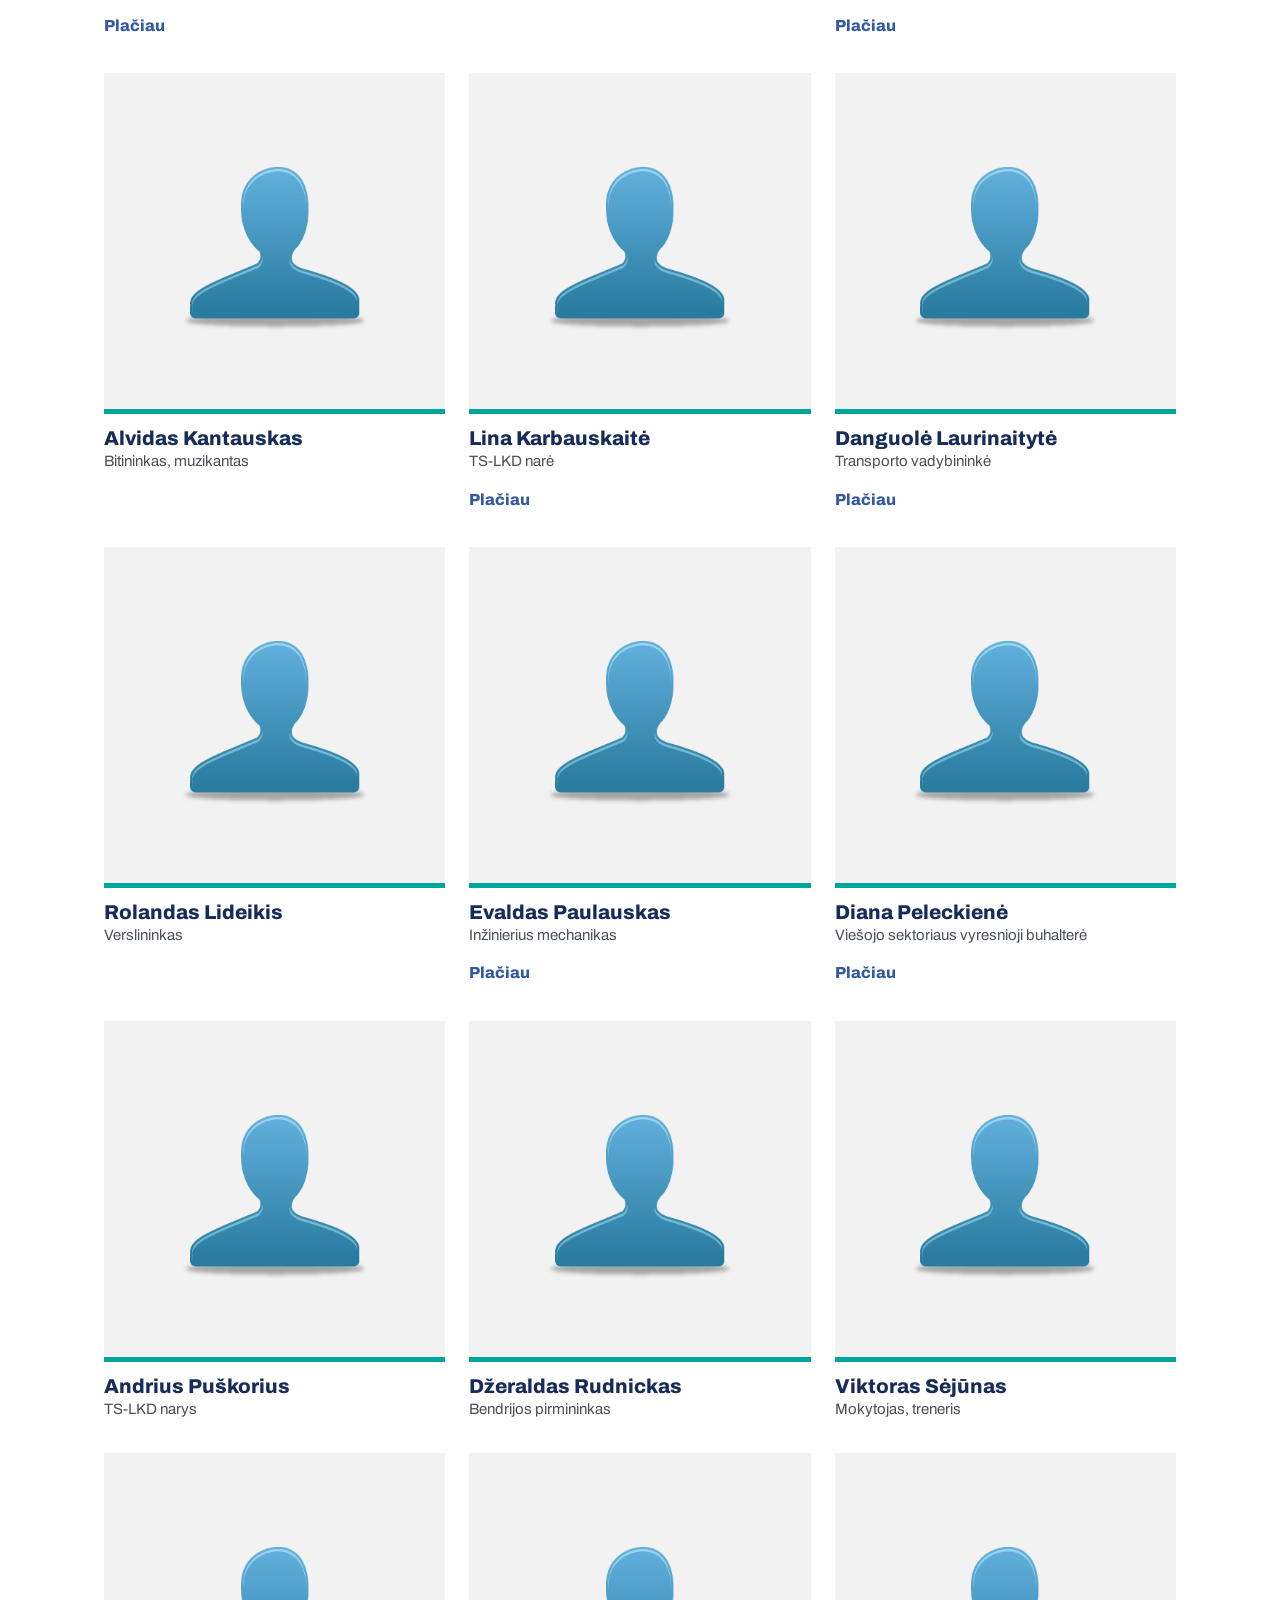
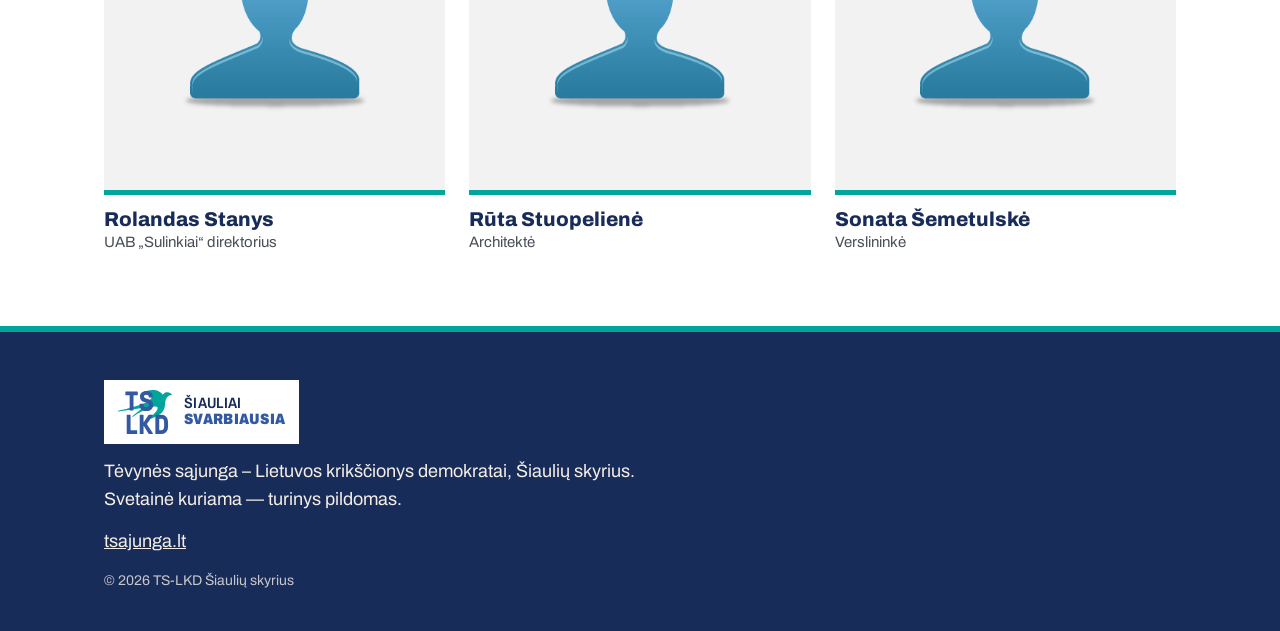
==== commit 84f6c9f0: "Darbai: „Plačiau“ (ką, kaip, kiek, kas) prie visų 11; Nr. 1 — „Kada bus pasirūpinta mano artimuoju?“" ====
--- a/index.html
+++ b/index.html
@@ -55,7 +55,7 @@
   <link rel="preconnect" href="https://fonts.gstatic.com" crossorigin>
   <link href="https://fonts.googleapis.com/css2?family=Archivo:wdth,wght@62..125,400..900&display=swap" rel="stylesheet">
   <link rel="icon" href="logo.svg" type="image/svg+xml">
-  <link rel="stylesheet" href="style.css?v=20261114">
+  <link rel="stylesheet" href="style.css?v=20261114b">
 </head>
 <body>
   <a class="skip" href="#turinys">Pereiti prie turinio</a>
@@ -87,6 +87,7 @@
         <p class="hero-sub">Šiauliai, kuriuose kiekvienas atsakymas turi&nbsp;datą.</p>
 
         <ul class="questions" aria-label="Klausimai, kuriuos užduoda šiauliečiai">
+          <li>Kada bus pasirūpinta mano artimuoju?</li>
           <li>Kada pas gydytoją?</li>
           <li>Kada mano kiemas?</li>
           <li>Kada baigsis remontas?</li>
@@ -149,59 +150,232 @@
 
         <ol class="work-list">
           <li class="work work-first">
-            <div class="work-head"><span class="work-no">1</span><h3>Slauga ir globa — čia, Šiauliuose</h3></div>
+            <div class="work-head"><span class="work-no">1</span><h3>Kada bus pasirūpinta mano artimuoju?</h3></div>
             <p>Geriatrijos centre eilėje nuolat laukia apie 50 žmonių, į miesto globos namus — 2–3 metus. Daugiau kaip 8 iš 10 globojamų šiauliečių gyvena ne savivaldybės globos namuose: savivaldybė globą perka įstaigose nuo Palangos iki Zarasų.</p>
             <p>Kas mėnesį viešai skelbiamos slaugos ir globos eilės. Geriatrijos centro rekonstrukcijai grąžinamos nuimtos lėšos. Mieste kuriamos naujos globos vietos, plėtojama slauga namuose ir laikinas atokvėpis slaugančioms šeimoms.</p>
+            <details class="work-more">
+              <summary>Plačiau: ką, kaip ir už kiek</summary>
+              <h4>Ką darysime</h4>
+              <ul>
+                <li>Kas mėnesį viešai skelbsime, kiek žmonių laukia slaugos, globos ir pagalbos namuose ir kiek laiko.</li>
+                <li>Per kadenciją padvigubinsime savivaldybės finansuojamų ilgalaikės globos vietų mieste.</li>
+                <li>Padvigubinsime į namus ateinančių slaugytojų ir socialinių darbuotojų. Artimųjų buvimas savaime nebus priežastis pagalbos neskirti.</li>
+                <li>Laikinas atokvėpis šeimoms, kurios slaugo artimąjį namuose.</li>
+                <li>„Laisva lova ligoninėje“: susitarimas su ligonine, per kiek dienų po gydymo pacientas gauna slaugos ar globos vietą.</li>
+              </ul>
+              <h4>Kaip</h4>
+              <ul>
+                <li>Naudosime esamus savivaldybės pastatus, užbaigsime nuo 2020 m. žadamą globos namų padalinį Energetikų g. 13A ir pirksime paslaugą iš NVO bei privačių teikėjų.</li>
+                <li>Geriatrijos centro rekonstrukcijai grąžinsime 2026 m. birželį nuimtus 638 tūkst. Eur ir paskelbsime datą, kada darbai bus baigti.</li>
+                <li>Ministerijos leidimo nereikia — socialinė globa yra savivaldybės funkcija, o geriatrijos centras — savivaldybės įstaiga.</li>
+              </ul>
+              <h4>Kiek kainuos</h4>
+              <ul>
+                <li>Eilių skelbimas — beveik be išlaidų.</li>
+                <li>Geriatrijos centro rekonstrukcija — 638 tūkst. Eur, grąžinant juos į 2027 m. biudžetą.</li>
+                <li>Globos vietų ir slaugos namuose plėtra — kaina bus apskaičiuota su Finansų skyriumi. Šaltiniai: savivaldybės biudžetas, valstybės dotacijos, ES lėšos.</li>
+              </ul>
+              <h4>Kas atsakingas</h4>
+              <p>Taryba (tvarkos ir lėšos), Socialinių paslaugų ir Sveikatos skyriai, meras.</p>
+            </details>
             <p class="stamp">eilės — per 6 mėn.<small>naujos globos vietos — per kadenciją</small></p>
           </li>
           <li class="work">
             <div class="work-head"><span class="work-no">2</span><h3>„Matoma eilė“ pas gydytoją</h3></div>
             <p>Kas mėnesį viešai skelbiamas laukimo laikas pagal specialybę. Mažinami neatvykimai: vizitą galima atšaukti vienu mygtuku, atlaisvintas laikas atiduodamas kitam.</p>
+            <details class="work-more">
+              <summary>Plačiau: ką, kaip ir už kiek</summary>
+              <h4>Ką darysime</h4>
+              <ul>
+                <li>Kas mėnesį viešai skelbsime laukimo laiką pagal specialybę: ligonių kasos duomenys, partnerių pateikti talonai ir savivaldybės įstaigų rodikliai.</li>
+                <li>Vizitą bus galima atšaukti vienu mygtuku, o atlaisvintas laikas automatiškai pasiūlomas laukiantiems.</li>
+                <li>Neatvykimų dalis bus skelbiama visose savivaldybės įstaigose. Tikslas — ne daugiau kaip 10 %.</li>
+              </ul>
+              <h4>Kaip</h4>
+              <ul>
+                <li>Duomenys jau egzistuoja — juos tik reikia sujungti. Laukimo rodikliai įrašomi į įstaigų vadovų metines užduotis nuo 2028 m.</li>
+                <li>Nežadame „sutrumpinti eilių per N mėnesių“: specialistų konsultacijas apmoka ligonių kasa. Žadame tai, ką savivaldybė gali pati — parodyti eilę ir sumažinti prarandamus vizitus.</li>
+              </ul>
+              <h4>Kiek kainuos</h4>
+              <p>IT sprendimai — preliminariai 150–250 tūkst. Eur vienkartinai ir metinis palaikymas (tikslinama). Šaltiniai: sveikatos programa, ES skaitmeninimo lėšos.</p>
+              <h4>Kas atsakingas</h4>
+              <p>Taryba (prievolė skelbti), Sveikatos skyrius ir įstaigų vadovai.</p>
+            </details>
             <p class="stamp">per 6 mėn.</p>
           </li>
           <li class="work">
             <div class="work-head"><span class="work-no">3</span><h3>Specialistas be laukimo</h3></div>
             <p>Trūkstamas specialistų konsultacijas savivaldybė apmoka pereinamuoju laikotarpiu — kaip jau daro su ortodontija vaikams. Pritraukimo išmoka — tik kartu su apmokamu darbu. Sveikatos įstaigų pirkimai — per CPO, be papildomos patikros.</p>
+            <details class="work-more">
+              <summary>Plačiau: ką, kaip ir už kiek</summary>
+              <h4>Ką darysime</h4>
+              <ul>
+                <li>1–2 labiausiai trūkstamų specialybių konsultacijas (pvz., vaikų ir paauglių psichiatrijos, gastroenterologijos, neurologijos) savivaldybė apmokės pereinamuoju laikotarpiu — kaip jau daro su ortodontija vaikams.</li>
+                <li>Gydytojo pritraukimo išmoka — tik kartu su apmokamu darbu.</li>
+                <li>Žemos rizikos sveikatos įstaigų pirkimai — tiesiogiai per CPO, be papildomos savivaldybės patikros (siekis — ne ilgiau kaip 30 d.).</li>
+              </ul>
+              <h4>Kaip</h4>
+              <ul>
+                <li>Atviras konkursas visoms įstaigoms, mokama tik už faktiškai suteiktas konsultacijas.</li>
+                <li>Daugiametė Tarybos garantija, kad įstaiga nerizikuotų po rinkimų. Per 3 metus paslauga pereina į ligonių kasos finansavimą.</li>
+              </ul>
+              <h4>Kiek kainuos</h4>
+              <p>Pagal suteiktų konsultacijų skaičių — suma bus apskaičiuota pasirinkus specialybes. Pirkimų tvarkos pakeitimas — be išlaidų.</p>
+              <h4>Kas atsakingas</h4>
+              <p>Taryba, Sveikatos skyrius.</p>
+            </details>
             <p class="stamp">per 12 mėn.<small>pirkimai — per 100 d.</small></p>
           </li>
           <li class="work">
             <div class="work-head"><span class="work-no">4</span><h3>Miesto darbų kalendorius</h3></div>
             <p>Visi kelių, tinklų ir statybų darbai — viename viešame žemėlapyje su pradžios ir pabaigos data bei rangovu. Taisyklė „vienos gatvės vienas kasimas“: nauja danga 5 metus neatidaroma.</p>
+            <details class="work-more">
+              <summary>Plačiau: ką, kaip ir už kiek</summary>
+              <h4>Ką darysime</h4>
+              <ul>
+                <li>Viename viešame žemėlapyje — visi kelių, tinklų ir statybų darbai: pradžios ir pabaigos data, rangovas, apylankos.</li>
+                <li>Tinklų savininkai savo darbus privalo suderinti iš anksto.</li>
+                <li>„Vienos gatvės vienas kasimas“: ką tik sutvarkyta gatvė 5 metus neatidaroma, išskyrus avariją.</li>
+              </ul>
+              <h4>Kiek kainuos</h4>
+              <p>Esamų savivaldybės IT sistemų pagrindu — kaina tikslinama.</p>
+              <h4>Kaip matuosime</h4>
+              <p>Pakartotinių tos pačios gatvės kasimų skaičius per metus (siekis — 0) ir darbų be paskelbtos pabaigos datos dalis.</p>
+              <h4>Kas atsakingas</h4>
+              <p>Taryba (derinimo tvarka), administracijos direktorius.</p>
+            </details>
             <p class="stamp">per 100 d.<small>taisyklė — per 9 mėn.</small></p>
           </li>
           <li class="work">
             <div class="work-head"><span class="work-no">5</span><h3>Kada mano kiemas?</h3></div>
             <p>Paskelbiama jau egzistuojanti, bet neskelbiama gatvių remonto ir mokyklų teritorijų eilė. Per metus — vieša 10 metų kiemų, šaligatvių, apšvietimo ir parkavimo eilė su metais prie kiekvieno adreso, patvirtinta Taryboje.</p>
+            <details class="work-more">
+              <summary>Plačiau: ką, kaip ir už kiek</summary>
+              <h4>Ką darysime</h4>
+              <ul>
+                <li>Paskelbsime jau sudarytas, bet neskelbiamas gatvių remonto ir mokyklų teritorijų eiles.</li>
+                <li>Per metus — vieša 10 metų kiemų, šaligatvių, apšvietimo ir parkavimo eilė: prie kiekvieno adreso — metai.</li>
+                <li>Eilės kriterijus tvirtins Taryba, o ne mero potvarkis. Lėšos — atskira biudžeto eilutė, kurios negalima perkelti kitur.</li>
+              </ul>
+              <h4>Kiek kainuos</h4>
+              <p>Auditas ir eilės sudarymas — iki 80 tūkst. Eur. Metinė programa — siūloma ne mažiau kaip 5 % metinių investicijų (tikslinama).</p>
+              <h4>Kas atsakingas</h4>
+              <p>Taryba (kriterijai ir eilė), administracijos direktorius (įgyvendinimas), meras (politinė atsakomybė).</p>
+            </details>
             <p class="stamp">per 100 d.<small>10 m. eilė — per 12 mėn.</small></p>
           </li>
           <li class="work">
             <div class="work-head"><span class="work-no">6</span><h3>Kiekviena paslauga — su terminu ir vardu</h3></div>
             <p>Visoms savivaldybės paslaugoms paskelbiamas ilgiausias terminas ir atsakingas asmuo. Nebeprašoma dokumentų, kuriuos savivaldybė turi pati. Vėliau — prašymo būsena internete.</p>
+            <details class="work-more">
+              <summary>Plačiau: ką, kaip ir už kiek</summary>
+              <h4>Ką darysime</h4>
+              <ul>
+                <li>Kiekvienai savivaldybės paslaugai — paskelbtas ilgiausias terminas ir atsakingas asmuo.</li>
+                <li>Savivaldybė nebeprašys dokumentų ir duomenų, kuriuos gali gauti pati.</li>
+                <li>Prašymo būsena — internete. Telefonas ir gyvas kontaktas išlieka tiems, kam jo reikia.</li>
+              </ul>
+              <h4>Kiek kainuos</h4>
+              <p>Terminų ir atsakingų asmenų paskelbimas — 0 Eur. Prašymo būsenos sistema — preliminariai 100–200 tūkst. Eur (tikslinama, galima esamų sistemų pagrindu).</p>
+              <h4>Kada</h4>
+              <p>Terminai ir atsakingi asmenys — per 6 mėn., prašymo būsena internete — per 18 mėn.</p>
+              <h4>Kas atsakingas</h4>
+              <p>Administracijos direktorius, meras.</p>
+            </details>
             <p class="stamp">per 6 mėn.</p>
           </li>
           <li class="work">
             <div class="work-head"><span class="work-no">7</span><h3>Vienas langas investuotojui ir verslui</h3></div>
             <p>Vienas atsakingas kontaktas ir paskelbti procedūrų terminai. Taryboje tvirtinamas laisvosios ekonominės zonos neįveiklintų teritorijų planas su darbo vietų ir jų atlyginimo rodikliais. Smulkiojo verslo priemonės perkuriamos kartu su verslu.</p>
+            <details class="work-more">
+              <summary>Plačiau: ką, kaip ir už kiek</summary>
+              <h4>Ką darysime</h4>
+              <ul>
+                <li>Savivaldybėje — investicijų ir verslo plėtros funkcija su vienu atsakingu kontaktu, paskelbtais procedūrų terminais ir vieša sprendimų eiga.</li>
+                <li>Laisvosios ekonominės zonos neįveiklintoms teritorijoms — Tarybos tvirtinamas planas su darbo vietų ir jų atlyginimo rodikliais.</li>
+                <li>Smulkiojo verslo rėmimo priemonės perkuriamos kartu su verslu. Savivaldybės pirkimų planas skelbiamas iš anksto, pirkimai skaidomi į dalis, kad galėtų dalyvauti vietos įmonės.</li>
+              </ul>
+              <h4>Kiek kainuos</h4>
+              <p>Funkcijos įsteigimas — tikslinama. Teritorijų parengimas — pagal atskirą investicinį projektą (savivaldybės biudžetas, ES regioninės plėtros lėšos).</p>
+              <h4>Kaip matuosime</h4>
+              <p>Sukurtų darbo vietų vidutinis atlyginimas, leidimų ir planavimo sprendimų trukmė, verslo paraiškų skaičius.</p>
+              <h4>Kas atsakingas</h4>
+              <p>Taryba, administracijos direktorius, meras.</p>
+            </details>
             <p class="stamp">per 9 mėn.<small>LEZ planas — per 12 mėn.</small></p>
           </li>
           <li class="work">
             <div class="work-head"><span class="work-no">8</span><h3>Galia grįžta Tarybai</h3></div>
             <p>Gyventojų teises liečiantys aktai — tik Tarybos sprendimu. Tarybą aptarnauja Tarybai atskaitingas padalinys. Grąžinamas Tarybos įgaliojimas spręsti dėl miesto turto panaudos ir nuomos.</p>
+            <details class="work-more">
+              <summary>Plačiau: ką, kaip ir už kiek</summary>
+              <h4>Ką darysime</h4>
+              <ul>
+                <li>Gyventojų teises ar pareigas liečiantys aktai — tik Tarybos sprendimu, ne mero potvarkiu.</li>
+                <li>Lėšų paskirstymo tvarkos, kai metinė suma viršija 50 tūkst. Eur, ir ilgalaikiai įsipareigojimai (ilgiau kaip 5 m. arba daugiau kaip 500 tūkst. Eur) — tvirtinami Taryboje.</li>
+                <li>Projektas, dėl kurio gautas neigiamas priežiūros institucijos raštas, neteikiamas balsuoti, kol nėra teisinio atsakymo raštu.</li>
+                <li>Tarybą aptarnauja Tarybai atskaitingas padalinys. Grąžinamas Tarybos įgaliojimas spręsti dėl miesto turto panaudos ir nuomos.</li>
+              </ul>
+              <h4>Kiek kainuos</h4>
+              <p>Beveik nieko — tai Tarybos reglamento pakeitimai.</p>
+              <h4>Kas atsakingas</h4>
+              <p>Taryba.</p>
+            </details>
             <p class="stamp">per 100 d.</p>
           </li>
           <li class="work">
             <div class="work-head"><span class="work-no">9</span><h3>Pinigų kelias — viešas</h3></div>
             <p>Kas ketvirtį skelbiama, kam ir kiek paskirstyta mero potvarkiais. Parduoto turto kaina ir pirkėjas — viešai. Viešųjų pirkimų auditas bent kas 2 metus, antikorupcinis vertinimas — kiekvienam sprendimui.</p>
+            <details class="work-more">
+              <summary>Plačiau: ką, kaip ir už kiek</summary>
+              <h4>Ką darysime</h4>
+              <ul>
+                <li>Kas ketvirtį skelbsime, kam ir kiek lėšų paskirstyta mero potvarkiais.</li>
+                <li>Parduoto miesto turto kaina ir pirkėjas — viešai.</li>
+                <li>Viešųjų pirkimų vidaus auditas — ne rečiau kaip kas 2 metus. Kasmet skelbiama, kokią pirkimų sumos dalį gauna didžiausi tiekėjai.</li>
+                <li>Antikorupcinis vertinimas — kiekvienam Tarybos sprendimo projektui.</li>
+              </ul>
+              <h4>Kiek kainuos</h4>
+              <p>Esamos administravimo lėšos.</p>
+              <h4>Kas atsakingas</h4>
+              <p>Taryba, meras, administracijos direktorius.</p>
+            </details>
             <p class="stamp">per 6 mėn.</p>
           </li>
           <li class="work">
             <div class="work-head"><span class="work-no">10</span><h3>Sąskaita eurais prieš didinant mokėjimus</h3></div>
             <p>Joks tarifas ar rinkliava nedidinami, kol nepaskaičiuota, kiek eurų per mėnesį tai kainuos tipiniam butui. Atliekų rinkliava nedidinama iki nepriklausomo atliekų ūkio audito.</p>
+            <details class="work-more">
+              <summary>Plačiau: ką, kaip ir už kiek</summary>
+              <h4>Ką darysime</h4>
+              <ul>
+                <li>Joks tarifas, rinkliava ar kaina neteikiama Tarybai be skaičiavimo: kiek namų ir butų tai liečia ir kiek eurų per mėnesį tai kainuos tipiniam butui.</li>
+                <li>Jei keičiamas apmokestinimo būdas, Tarybai nurodoma, kiek pasikeis visa surenkama suma, ne tik įkainis. Pridedami visi kainas grindžiantys pasiūlymai.</li>
+                <li>Atliekų rinkliava nedidinama, kol nepriklausomas auditas neatsakys, kodėl atliekos šalinamos neapdorotos ir kaip naudojama už ES lėšas įsigyta įranga.</li>
+              </ul>
+              <h4>Kiek kainuos</h4>
+              <p>Skaičiavimas — be papildomų išlaidų, tai procedūra. Atliekų ūkio auditas — kaina tikslinama.</p>
+              <h4>Kas atsakingas</h4>
+              <p>Taryba, administracijos direktorius.</p>
+            </details>
             <p class="stamp">per 100 d.</p>
           </li>
           <li class="work">
             <div class="work-head"><span class="work-no">11</span><h3>Kvartalinė renovacija su kiemu</h3></div>
             <p>Viename projekte tvarkomi namai, kiemas, parkavimas, apšvietimas ir tinklai. Kiekvienam kvartalui paskelbiama, kiek eurų pasikeis šildymo sąskaita.</p>
+            <details class="work-more">
+              <summary>Plačiau: ką, kaip ir už kiek</summary>
+              <h4>Ką darysime</h4>
+              <ul>
+                <li>Viename kvartale tuo pačiu metu tvarkomi namai, kiemas, parkavimas, apšvietimas, tinklai ir šaligatviai.</li>
+                <li>Savivaldybė prisiima aiškiai apibrėžtą kiemo infrastruktūros dalį kaip paskatą gyventojams nuspręsti renovuoti.</li>
+                <li>Kiekvienam kvartalui paskelbiama, kiek eurų turėtų sumažėti šildymo sąskaita, o vėliau — kiek sumažėjo iš tikrųjų.</li>
+              </ul>
+              <h4>Kiek kainuos</h4>
+              <p>Savivaldybės dalis kiemams — siūloma kaip fiksuotas procentas nuo kvartalo renovacijos vertės (tikslinama). Šaltiniai: APVA ir ES renovacijos lėšos, savivaldybės investicijų programa.</p>
+              <h4>Kas atsakingas</h4>
+              <p>Taryba (modelis), administracija (kvartalų atranka), meras (derybos su APVA ir valstybe).</p>
+            </details>
             <p class="stamp">modelis — per 12 mėn.<small>pirmieji kvartalai — iki 2029</small></p>
           </li>
         </ol>
--- a/style.css
+++ b/style.css
@@ -244,3 +244,12 @@
   html { scroll-behavior: auto; }
   .btn { transition: none; }
 }
+
+/* Darbų „Plačiau“ (2026-11-14) */
+.work-more { font-size: 16px; line-height: 1.45; border-top: 1px solid rgba(24,44,89,.12); padding-top: 10px; }
+.work-more summary { cursor: pointer; font-weight: 800; color: var(--blue); padding: 4px 0; }
+.work-more summary::marker { color: var(--teal); }
+.work-more[open] summary { margin-bottom: 4px; }
+.work-more h4 { font-size: 14px; font-weight: 800; text-transform: uppercase; letter-spacing: .06em; color: var(--navy); margin: 12px 0 4px; }
+.work-more ul { padding-left: 18px; display: grid; gap: 4px; }
+.work-more p { margin: 0; }
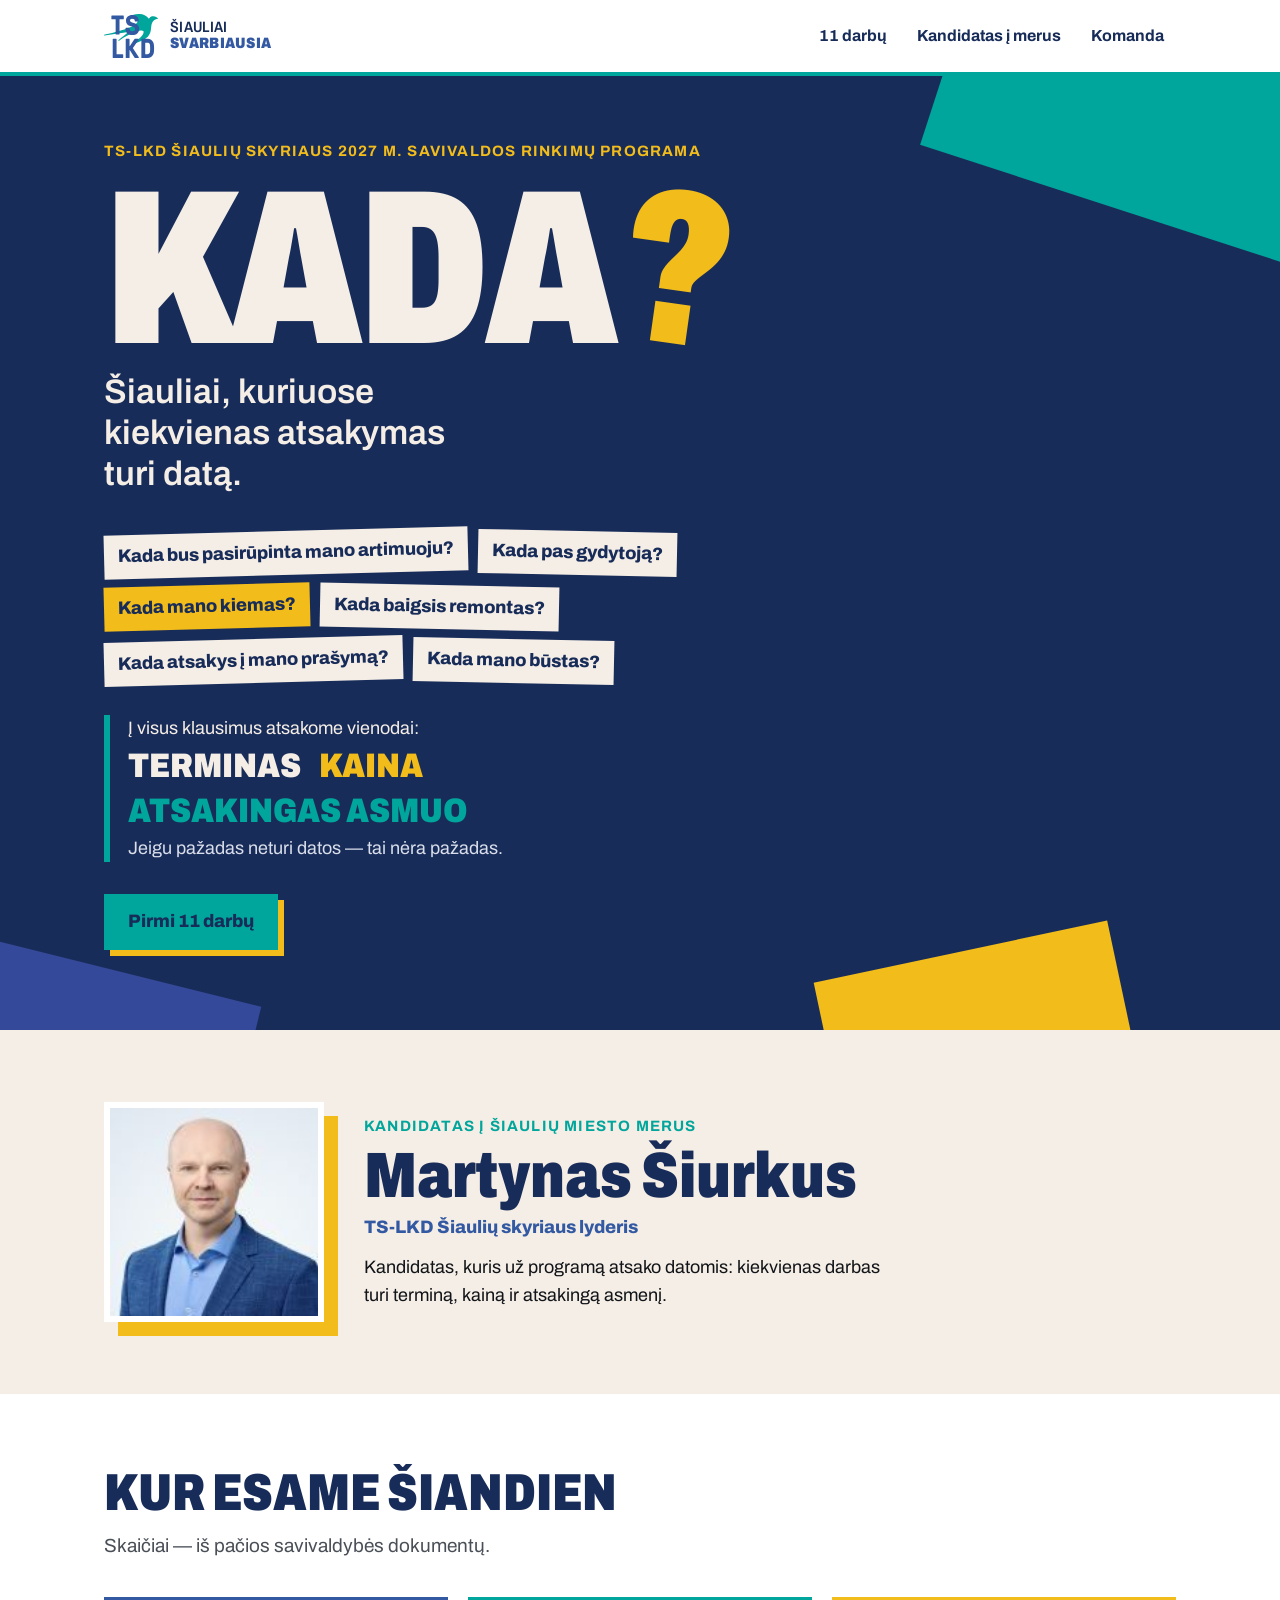
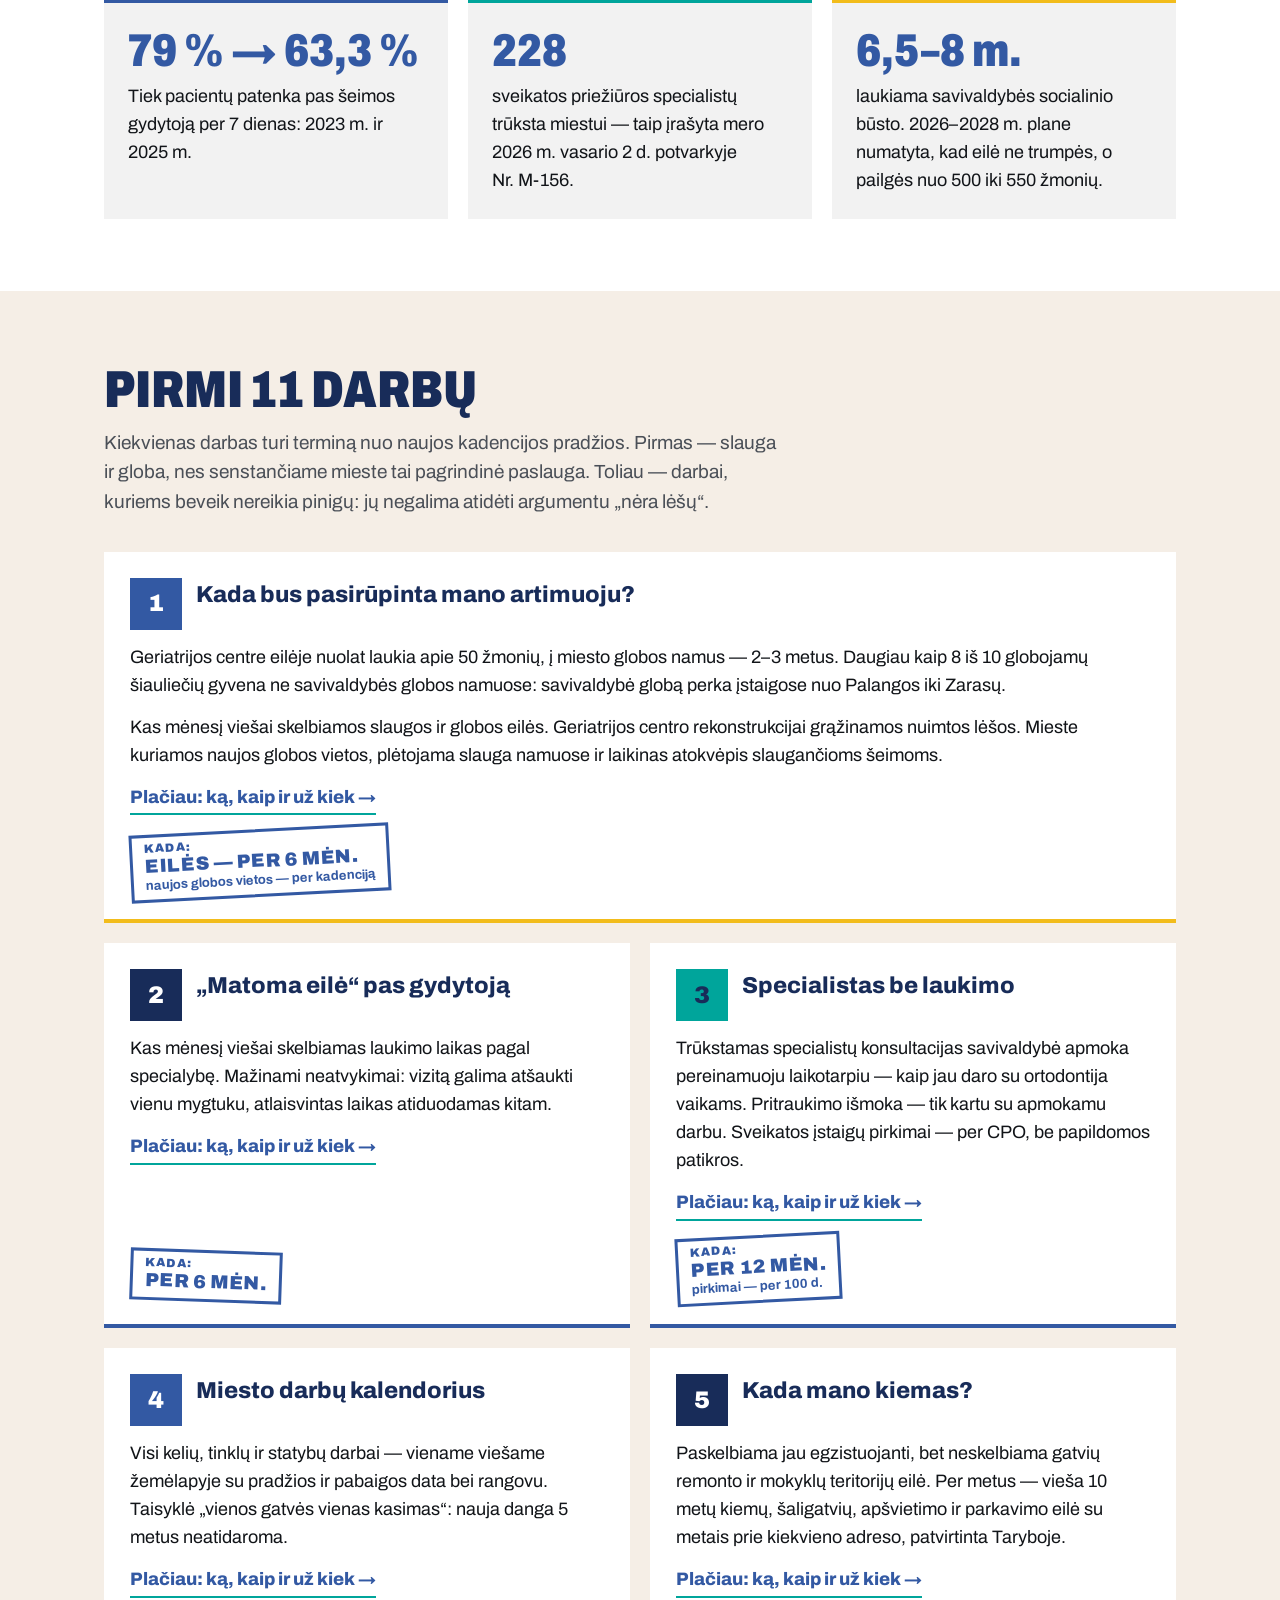
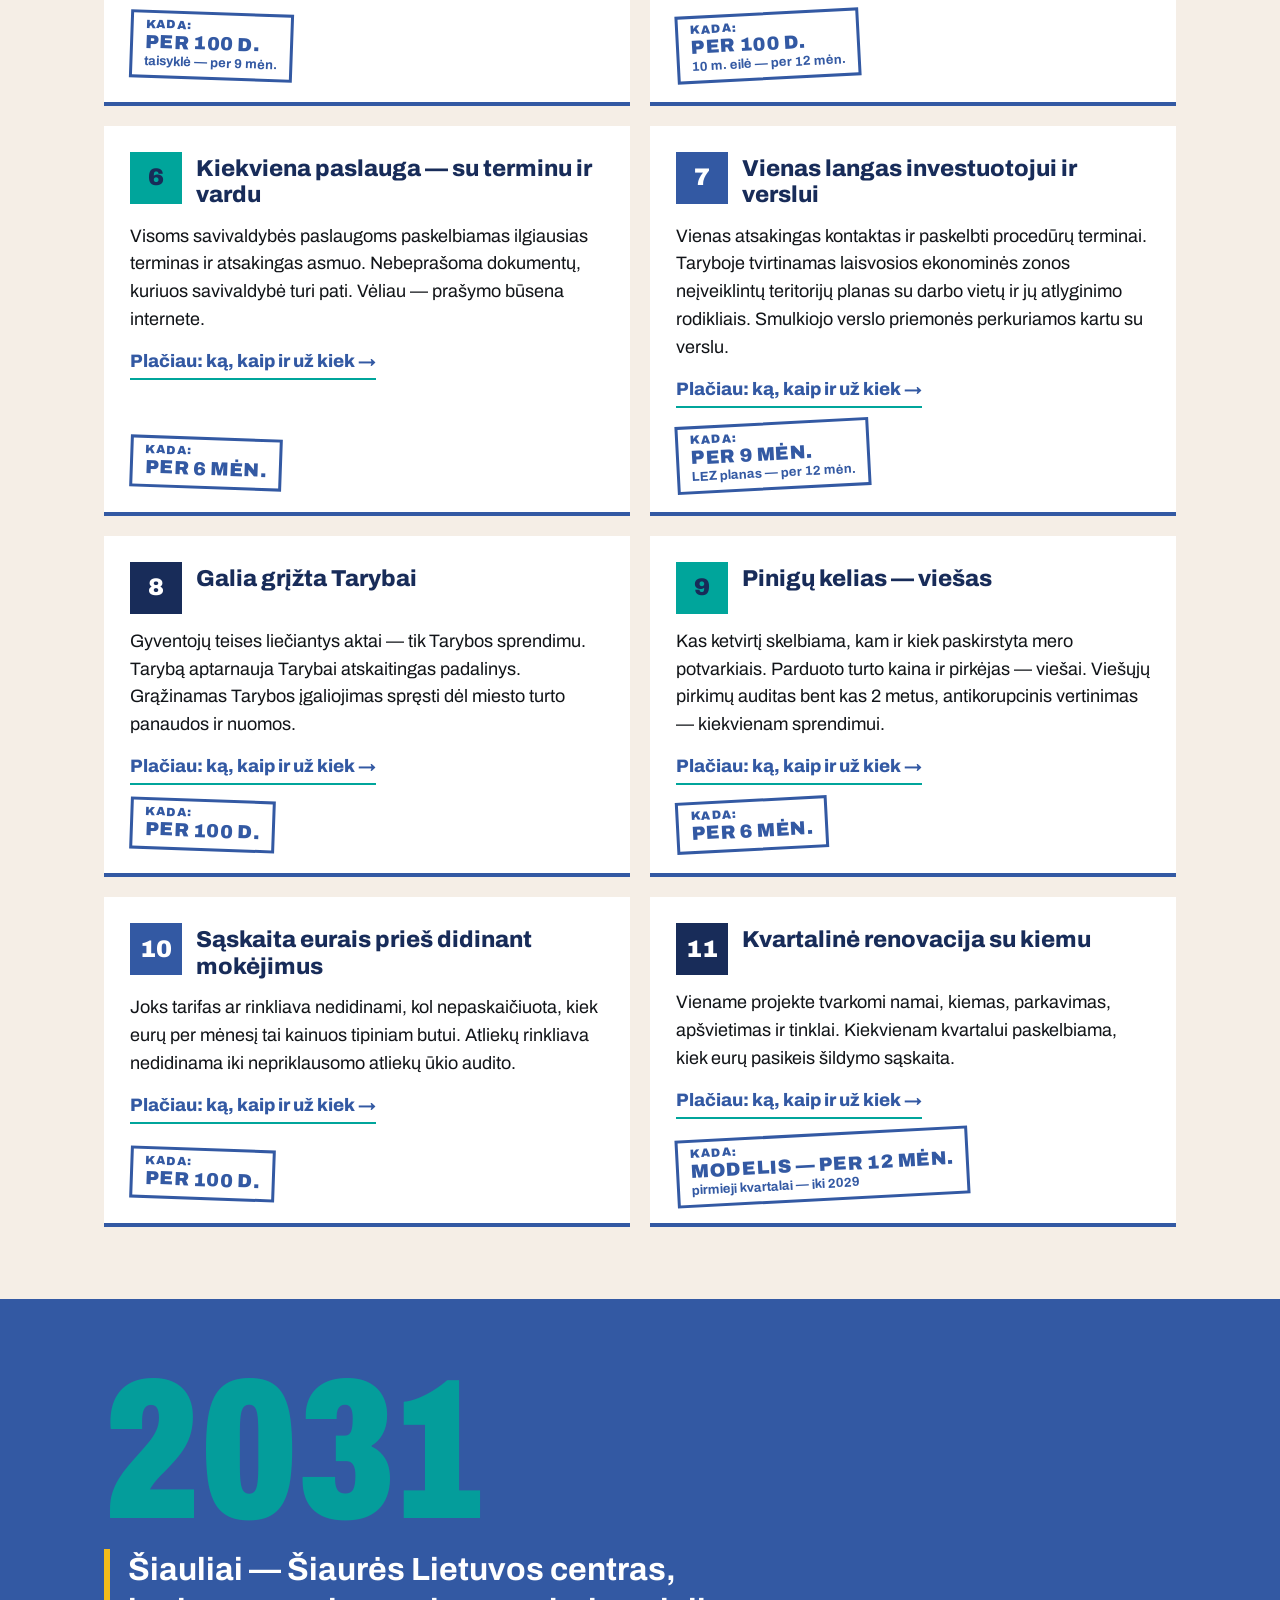
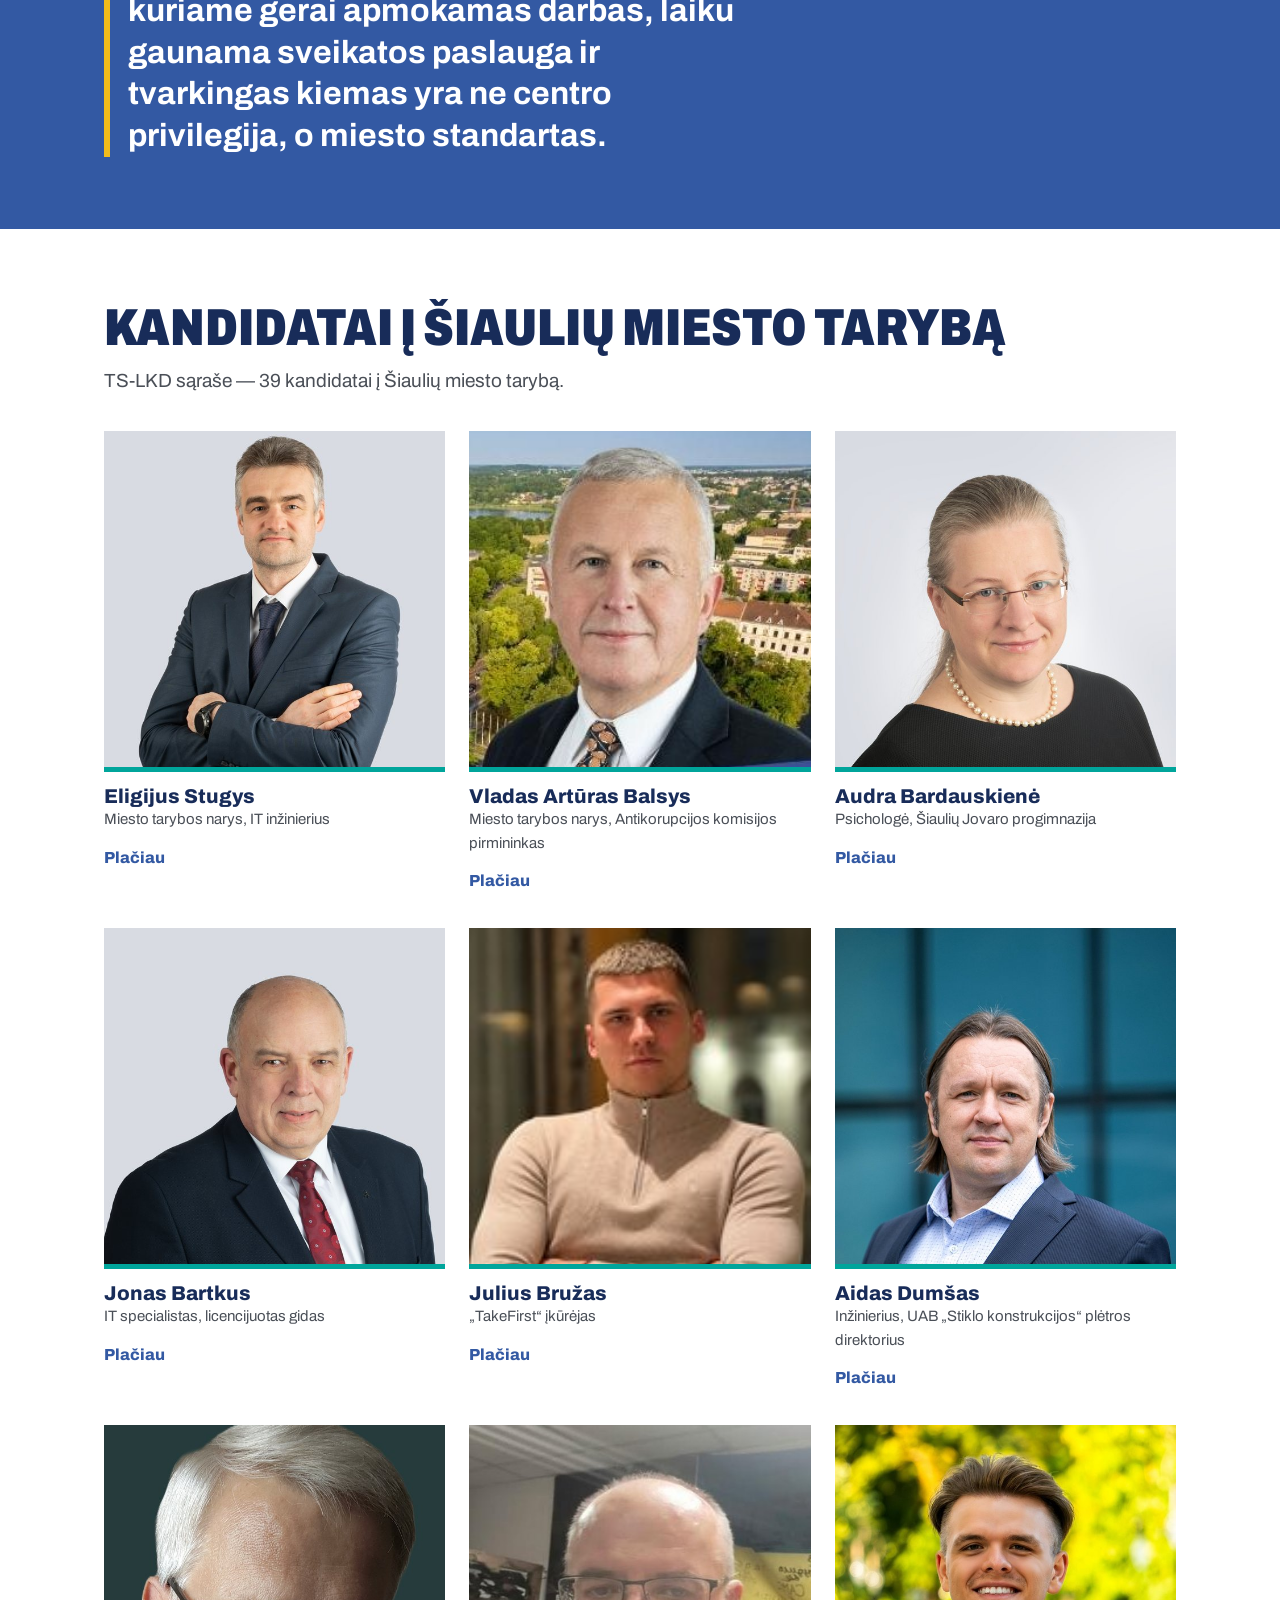
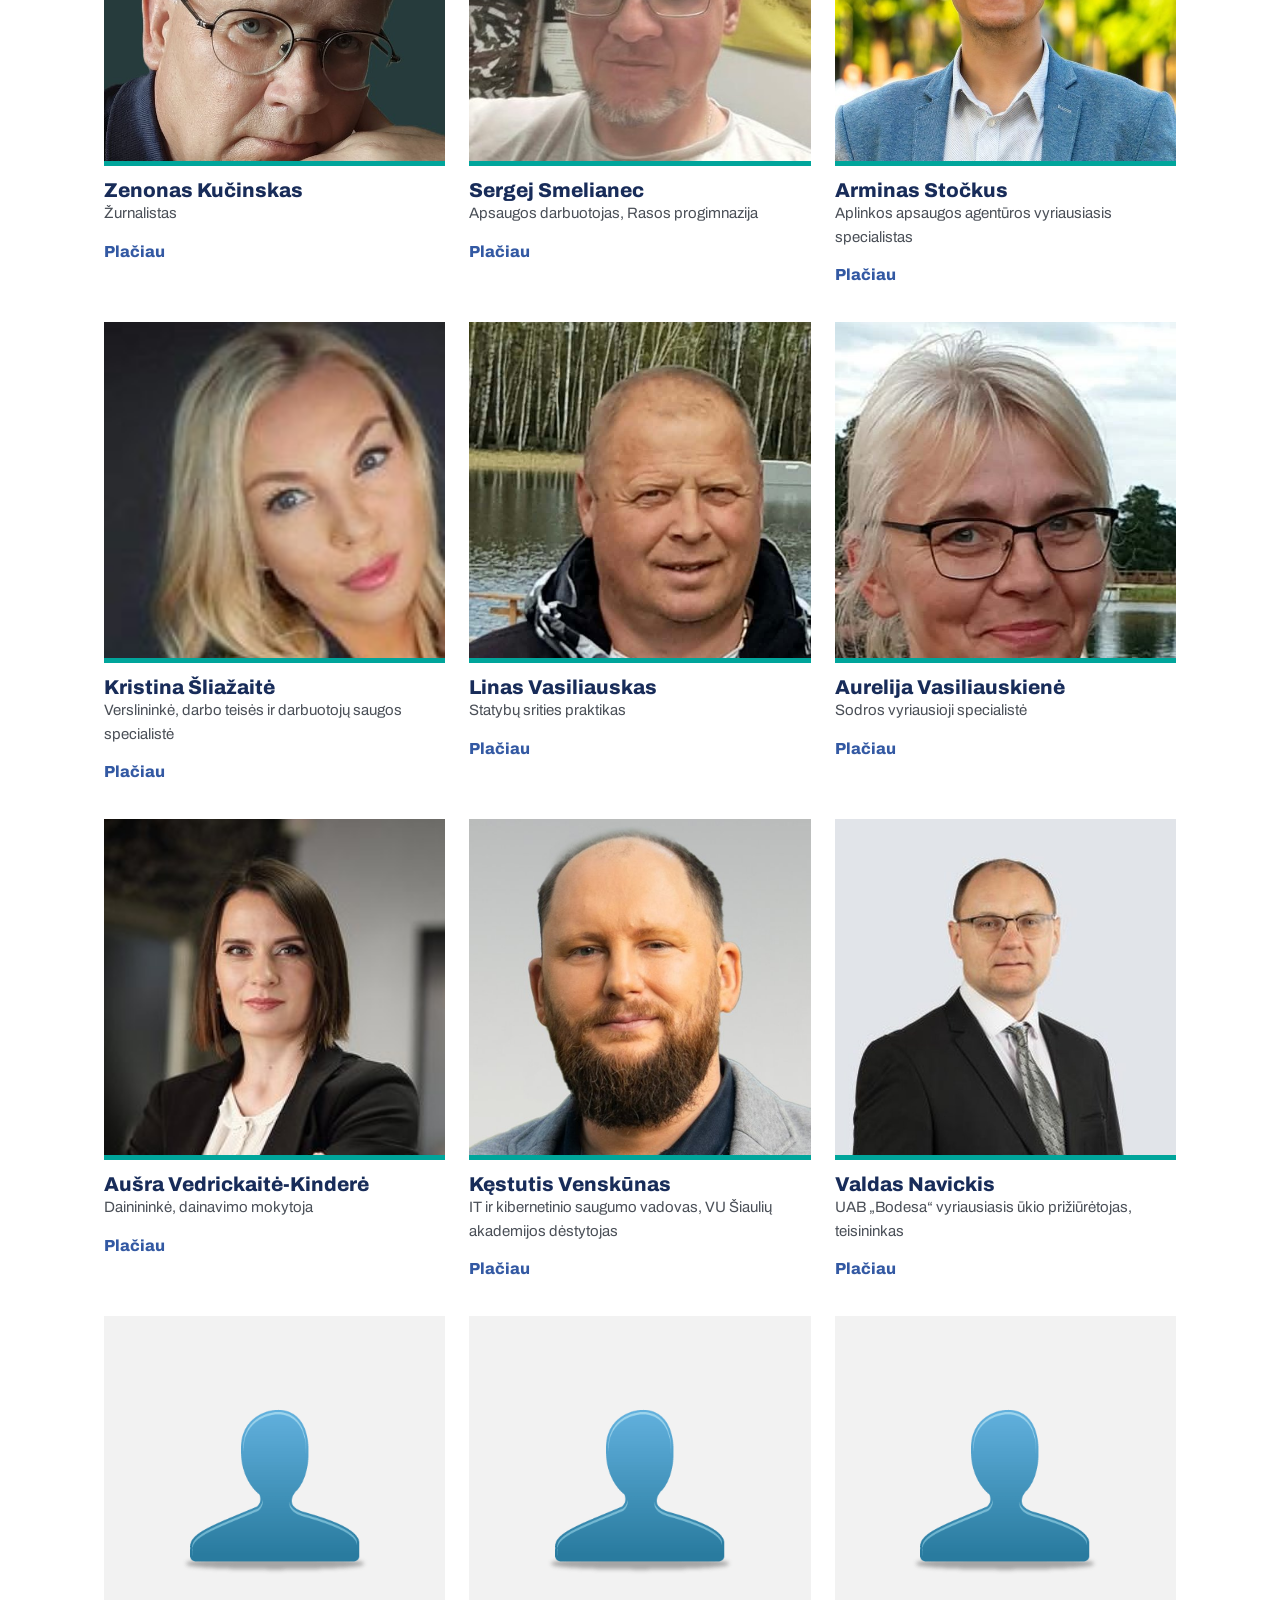
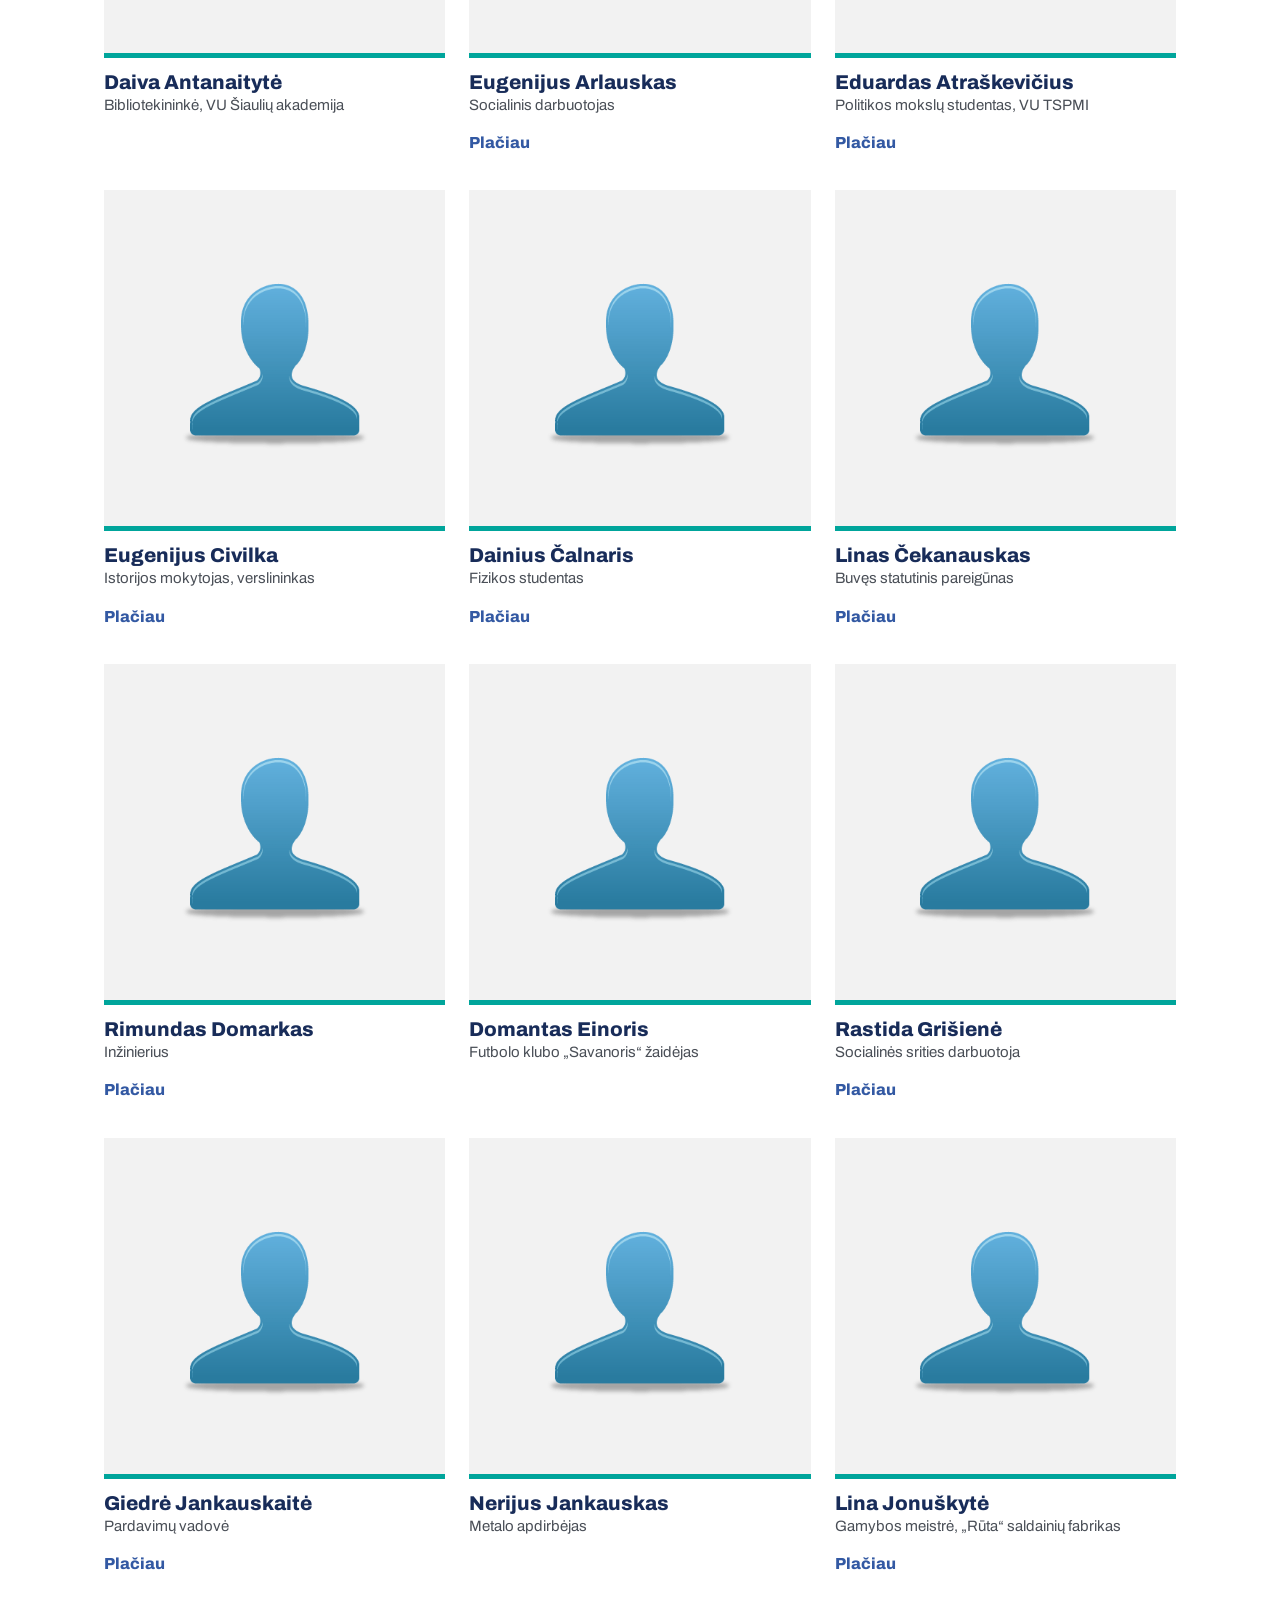
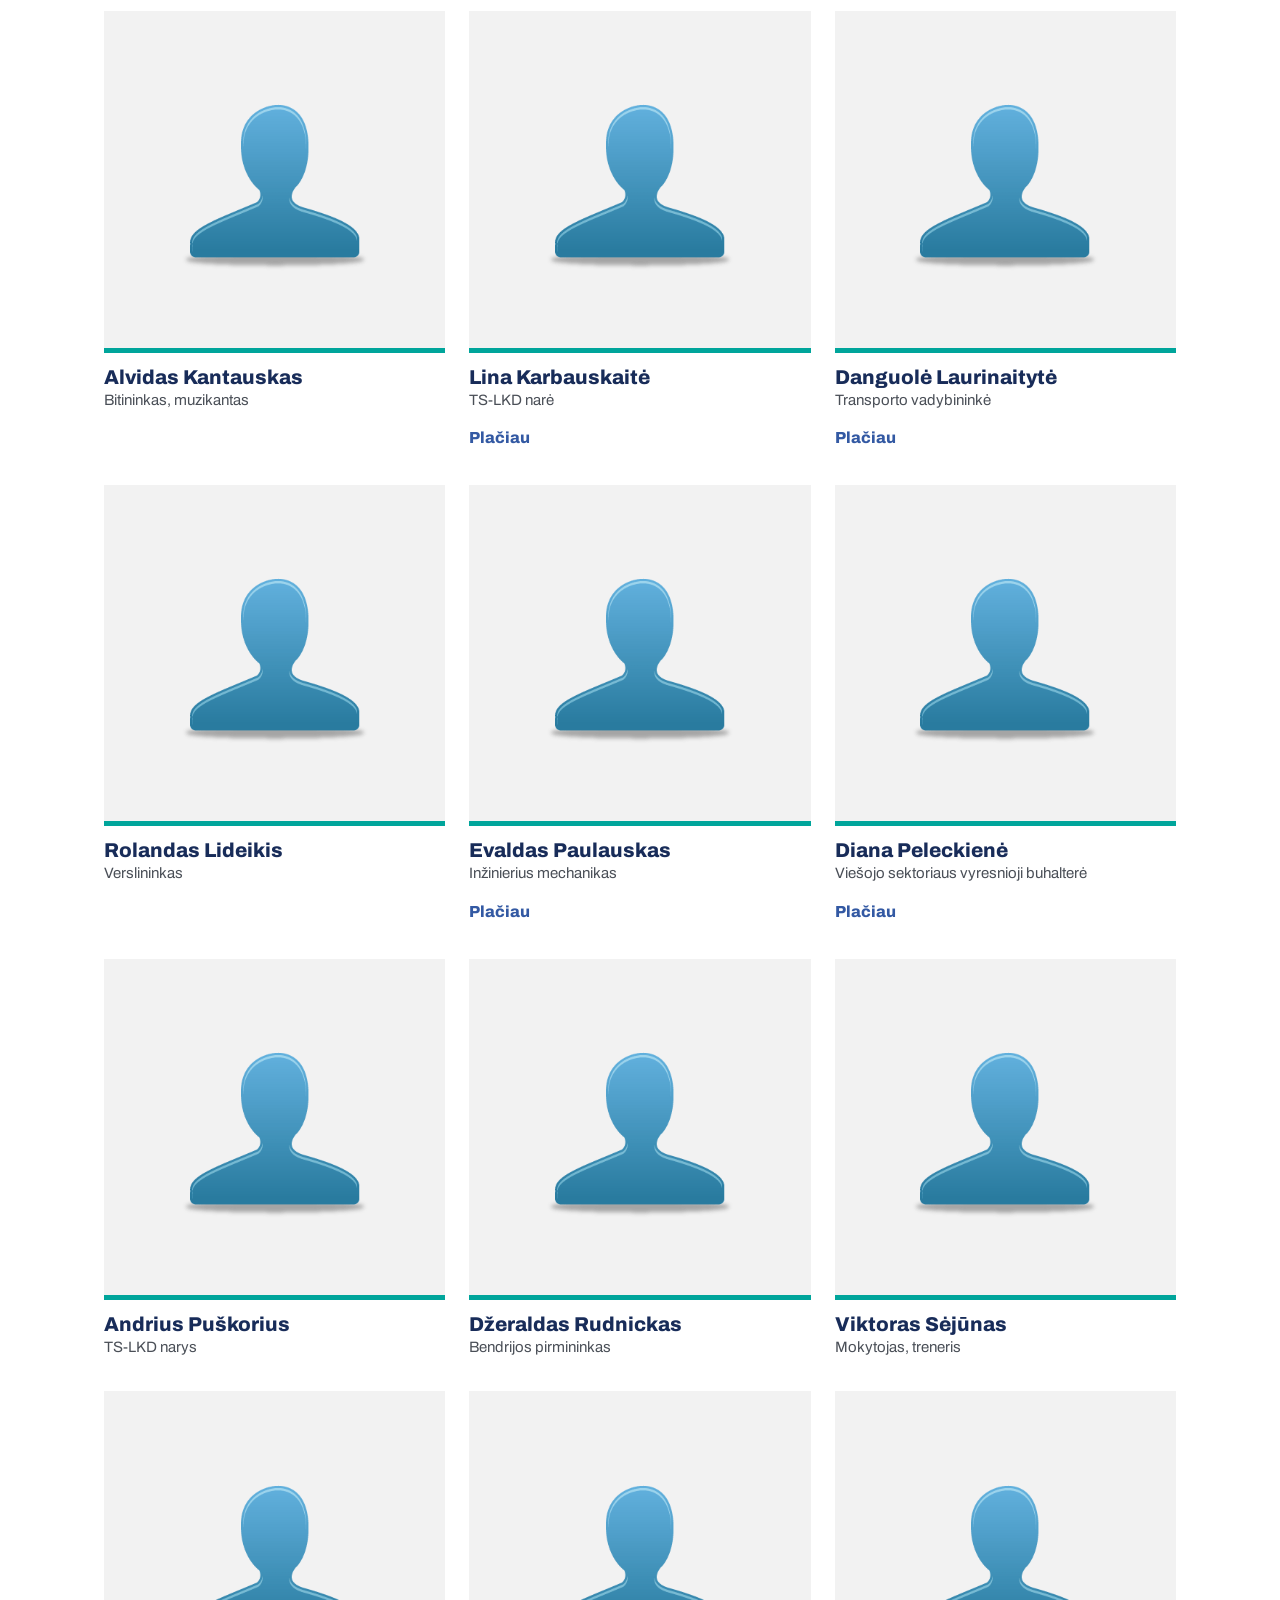
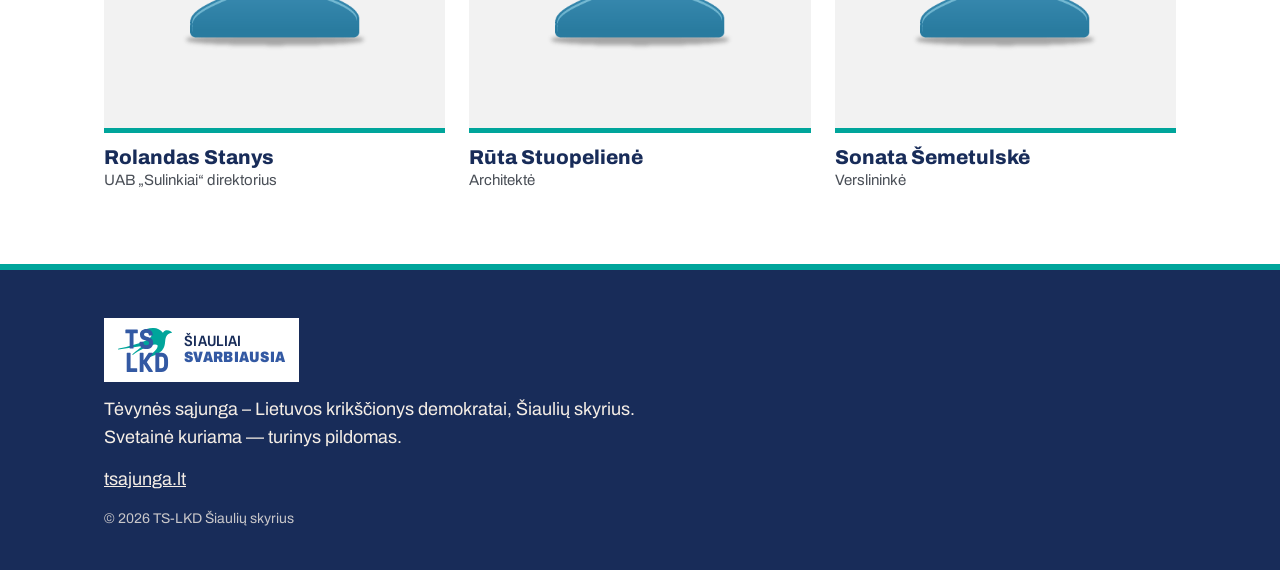
==== commit 78019bc6: "Kiekvienam darbui — atskiras puslapis su dalinimusi ir og paveikslėliu Co-Authored-By: Claude Opus 5" ====
--- a/index.html
+++ b/index.html
@@ -55,7 +55,7 @@
   <link rel="preconnect" href="https://fonts.gstatic.com" crossorigin>
   <link href="https://fonts.googleapis.com/css2?family=Archivo:wdth,wght@62..125,400..900&display=swap" rel="stylesheet">
   <link rel="icon" href="logo.svg" type="image/svg+xml">
-  <link rel="stylesheet" href="style.css?v=20261114b">
+  <link rel="stylesheet" href="style.css?v=20261114c">
 </head>
 <body>
   <a class="skip" href="#turinys">Pereiti prie turinio</a>
@@ -153,229 +153,67 @@
             <div class="work-head"><span class="work-no">1</span><h3>Kada bus pasirūpinta mano artimuoju?</h3></div>
             <p>Geriatrijos centre eilėje nuolat laukia apie 50 žmonių, į miesto globos namus — 2–3 metus. Daugiau kaip 8 iš 10 globojamų šiauliečių gyvena ne savivaldybės globos namuose: savivaldybė globą perka įstaigose nuo Palangos iki Zarasų.</p>
             <p>Kas mėnesį viešai skelbiamos slaugos ir globos eilės. Geriatrijos centro rekonstrukcijai grąžinamos nuimtos lėšos. Mieste kuriamos naujos globos vietos, plėtojama slauga namuose ir laikinas atokvėpis slaugančioms šeimoms.</p>
-            <details class="work-more">
-              <summary>Plačiau: ką, kaip ir už kiek</summary>
-              <h4>Ką darysime</h4>
-              <ul>
-                <li>Kas mėnesį viešai skelbsime, kiek žmonių laukia slaugos, globos ir pagalbos namuose ir kiek laiko.</li>
-                <li>Per kadenciją padvigubinsime savivaldybės finansuojamų ilgalaikės globos vietų mieste.</li>
-                <li>Padvigubinsime į namus ateinančių slaugytojų ir socialinių darbuotojų. Artimųjų buvimas savaime nebus priežastis pagalbos neskirti.</li>
-                <li>Laikinas atokvėpis šeimoms, kurios slaugo artimąjį namuose.</li>
-                <li>„Laisva lova ligoninėje“: susitarimas su ligonine, per kiek dienų po gydymo pacientas gauna slaugos ar globos vietą.</li>
-              </ul>
-              <h4>Kaip</h4>
-              <ul>
-                <li>Naudosime esamus savivaldybės pastatus, užbaigsime nuo 2020 m. žadamą globos namų padalinį Energetikų g. 13A ir pirksime paslaugą iš NVO bei privačių teikėjų.</li>
-                <li>Geriatrijos centro rekonstrukcijai grąžinsime 2026 m. birželį nuimtus 638 tūkst. Eur ir paskelbsime datą, kada darbai bus baigti.</li>
-                <li>Ministerijos leidimo nereikia — socialinė globa yra savivaldybės funkcija, o geriatrijos centras — savivaldybės įstaiga.</li>
-              </ul>
-              <h4>Kiek kainuos</h4>
-              <ul>
-                <li>Eilių skelbimas — beveik be išlaidų.</li>
-                <li>Geriatrijos centro rekonstrukcija — 638 tūkst. Eur, grąžinant juos į 2027 m. biudžetą.</li>
-                <li>Globos vietų ir slaugos namuose plėtra — kaina bus apskaičiuota su Finansų skyriumi. Šaltiniai: savivaldybės biudžetas, valstybės dotacijos, ES lėšos.</li>
-              </ul>
-              <h4>Kas atsakingas</h4>
-              <p>Taryba (tvarkos ir lėšos), Socialinių paslaugų ir Sveikatos skyriai, meras.</p>
-            </details>
+            <a class="work-link" href="kada-bus-pasirupinta-artimuoju/">Plačiau: ką, kaip ir už kiek <span aria-hidden="true">→</span></a>
             <p class="stamp">eilės — per 6 mėn.<small>naujos globos vietos — per kadenciją</small></p>
           </li>
           <li class="work">
             <div class="work-head"><span class="work-no">2</span><h3>„Matoma eilė“ pas gydytoją</h3></div>
             <p>Kas mėnesį viešai skelbiamas laukimo laikas pagal specialybę. Mažinami neatvykimai: vizitą galima atšaukti vienu mygtuku, atlaisvintas laikas atiduodamas kitam.</p>
-            <details class="work-more">
-              <summary>Plačiau: ką, kaip ir už kiek</summary>
-              <h4>Ką darysime</h4>
-              <ul>
-                <li>Kas mėnesį viešai skelbsime laukimo laiką pagal specialybę: ligonių kasos duomenys, partnerių pateikti talonai ir savivaldybės įstaigų rodikliai.</li>
-                <li>Vizitą bus galima atšaukti vienu mygtuku, o atlaisvintas laikas automatiškai pasiūlomas laukiantiems.</li>
-                <li>Neatvykimų dalis bus skelbiama visose savivaldybės įstaigose. Tikslas — ne daugiau kaip 10 %.</li>
-              </ul>
-              <h4>Kaip</h4>
-              <ul>
-                <li>Duomenys jau egzistuoja — juos tik reikia sujungti. Laukimo rodikliai įrašomi į įstaigų vadovų metines užduotis nuo 2028 m.</li>
-                <li>Nežadame „sutrumpinti eilių per N mėnesių“: specialistų konsultacijas apmoka ligonių kasa. Žadame tai, ką savivaldybė gali pati — parodyti eilę ir sumažinti prarandamus vizitus.</li>
-              </ul>
-              <h4>Kiek kainuos</h4>
-              <p>IT sprendimai — preliminariai 150–250 tūkst. Eur vienkartinai ir metinis palaikymas (tikslinama). Šaltiniai: sveikatos programa, ES skaitmeninimo lėšos.</p>
-              <h4>Kas atsakingas</h4>
-              <p>Taryba (prievolė skelbti), Sveikatos skyrius ir įstaigų vadovai.</p>
-            </details>
+            <a class="work-link" href="kada-pas-gydytoja/">Plačiau: ką, kaip ir už kiek <span aria-hidden="true">→</span></a>
             <p class="stamp">per 6 mėn.</p>
           </li>
           <li class="work">
             <div class="work-head"><span class="work-no">3</span><h3>Specialistas be laukimo</h3></div>
             <p>Trūkstamas specialistų konsultacijas savivaldybė apmoka pereinamuoju laikotarpiu — kaip jau daro su ortodontija vaikams. Pritraukimo išmoka — tik kartu su apmokamu darbu. Sveikatos įstaigų pirkimai — per CPO, be papildomos patikros.</p>
-            <details class="work-more">
-              <summary>Plačiau: ką, kaip ir už kiek</summary>
-              <h4>Ką darysime</h4>
-              <ul>
-                <li>1–2 labiausiai trūkstamų specialybių konsultacijas (pvz., vaikų ir paauglių psichiatrijos, gastroenterologijos, neurologijos) savivaldybė apmokės pereinamuoju laikotarpiu — kaip jau daro su ortodontija vaikams.</li>
-                <li>Gydytojo pritraukimo išmoka — tik kartu su apmokamu darbu.</li>
-                <li>Žemos rizikos sveikatos įstaigų pirkimai — tiesiogiai per CPO, be papildomos savivaldybės patikros (siekis — ne ilgiau kaip 30 d.).</li>
-              </ul>
-              <h4>Kaip</h4>
-              <ul>
-                <li>Atviras konkursas visoms įstaigoms, mokama tik už faktiškai suteiktas konsultacijas.</li>
-                <li>Daugiametė Tarybos garantija, kad įstaiga nerizikuotų po rinkimų. Per 3 metus paslauga pereina į ligonių kasos finansavimą.</li>
-              </ul>
-              <h4>Kiek kainuos</h4>
-              <p>Pagal suteiktų konsultacijų skaičių — suma bus apskaičiuota pasirinkus specialybes. Pirkimų tvarkos pakeitimas — be išlaidų.</p>
-              <h4>Kas atsakingas</h4>
-              <p>Taryba, Sveikatos skyrius.</p>
-            </details>
+            <a class="work-link" href="specialistas-be-laukimo/">Plačiau: ką, kaip ir už kiek <span aria-hidden="true">→</span></a>
             <p class="stamp">per 12 mėn.<small>pirkimai — per 100 d.</small></p>
           </li>
           <li class="work">
             <div class="work-head"><span class="work-no">4</span><h3>Miesto darbų kalendorius</h3></div>
             <p>Visi kelių, tinklų ir statybų darbai — viename viešame žemėlapyje su pradžios ir pabaigos data bei rangovu. Taisyklė „vienos gatvės vienas kasimas“: nauja danga 5 metus neatidaroma.</p>
-            <details class="work-more">
-              <summary>Plačiau: ką, kaip ir už kiek</summary>
-              <h4>Ką darysime</h4>
-              <ul>
-                <li>Viename viešame žemėlapyje — visi kelių, tinklų ir statybų darbai: pradžios ir pabaigos data, rangovas, apylankos.</li>
-                <li>Tinklų savininkai savo darbus privalo suderinti iš anksto.</li>
-                <li>„Vienos gatvės vienas kasimas“: ką tik sutvarkyta gatvė 5 metus neatidaroma, išskyrus avariją.</li>
-              </ul>
-              <h4>Kiek kainuos</h4>
-              <p>Esamų savivaldybės IT sistemų pagrindu — kaina tikslinama.</p>
-              <h4>Kaip matuosime</h4>
-              <p>Pakartotinių tos pačios gatvės kasimų skaičius per metus (siekis — 0) ir darbų be paskelbtos pabaigos datos dalis.</p>
-              <h4>Kas atsakingas</h4>
-              <p>Taryba (derinimo tvarka), administracijos direktorius.</p>
-            </details>
+            <a class="work-link" href="miesto-darbu-kalendorius/">Plačiau: ką, kaip ir už kiek <span aria-hidden="true">→</span></a>
             <p class="stamp">per 100 d.<small>taisyklė — per 9 mėn.</small></p>
           </li>
           <li class="work">
             <div class="work-head"><span class="work-no">5</span><h3>Kada mano kiemas?</h3></div>
             <p>Paskelbiama jau egzistuojanti, bet neskelbiama gatvių remonto ir mokyklų teritorijų eilė. Per metus — vieša 10 metų kiemų, šaligatvių, apšvietimo ir parkavimo eilė su metais prie kiekvieno adreso, patvirtinta Taryboje.</p>
-            <details class="work-more">
-              <summary>Plačiau: ką, kaip ir už kiek</summary>
-              <h4>Ką darysime</h4>
-              <ul>
-                <li>Paskelbsime jau sudarytas, bet neskelbiamas gatvių remonto ir mokyklų teritorijų eiles.</li>
-                <li>Per metus — vieša 10 metų kiemų, šaligatvių, apšvietimo ir parkavimo eilė: prie kiekvieno adreso — metai.</li>
-                <li>Eilės kriterijus tvirtins Taryba, o ne mero potvarkis. Lėšos — atskira biudžeto eilutė, kurios negalima perkelti kitur.</li>
-              </ul>
-              <h4>Kiek kainuos</h4>
-              <p>Auditas ir eilės sudarymas — iki 80 tūkst. Eur. Metinė programa — siūloma ne mažiau kaip 5 % metinių investicijų (tikslinama).</p>
-              <h4>Kas atsakingas</h4>
-              <p>Taryba (kriterijai ir eilė), administracijos direktorius (įgyvendinimas), meras (politinė atsakomybė).</p>
-            </details>
+            <a class="work-link" href="kada-mano-kiemas/">Plačiau: ką, kaip ir už kiek <span aria-hidden="true">→</span></a>
             <p class="stamp">per 100 d.<small>10 m. eilė — per 12 mėn.</small></p>
           </li>
           <li class="work">
             <div class="work-head"><span class="work-no">6</span><h3>Kiekviena paslauga — su terminu ir vardu</h3></div>
             <p>Visoms savivaldybės paslaugoms paskelbiamas ilgiausias terminas ir atsakingas asmuo. Nebeprašoma dokumentų, kuriuos savivaldybė turi pati. Vėliau — prašymo būsena internete.</p>
-            <details class="work-more">
-              <summary>Plačiau: ką, kaip ir už kiek</summary>
-              <h4>Ką darysime</h4>
-              <ul>
-                <li>Kiekvienai savivaldybės paslaugai — paskelbtas ilgiausias terminas ir atsakingas asmuo.</li>
-                <li>Savivaldybė nebeprašys dokumentų ir duomenų, kuriuos gali gauti pati.</li>
-                <li>Prašymo būsena — internete. Telefonas ir gyvas kontaktas išlieka tiems, kam jo reikia.</li>
-              </ul>
-              <h4>Kiek kainuos</h4>
-              <p>Terminų ir atsakingų asmenų paskelbimas — 0 Eur. Prašymo būsenos sistema — preliminariai 100–200 tūkst. Eur (tikslinama, galima esamų sistemų pagrindu).</p>
-              <h4>Kada</h4>
-              <p>Terminai ir atsakingi asmenys — per 6 mėn., prašymo būsena internete — per 18 mėn.</p>
-              <h4>Kas atsakingas</h4>
-              <p>Administracijos direktorius, meras.</p>
-            </details>
+            <a class="work-link" href="paslauga-su-terminu/">Plačiau: ką, kaip ir už kiek <span aria-hidden="true">→</span></a>
             <p class="stamp">per 6 mėn.</p>
           </li>
           <li class="work">
             <div class="work-head"><span class="work-no">7</span><h3>Vienas langas investuotojui ir verslui</h3></div>
             <p>Vienas atsakingas kontaktas ir paskelbti procedūrų terminai. Taryboje tvirtinamas laisvosios ekonominės zonos neįveiklintų teritorijų planas su darbo vietų ir jų atlyginimo rodikliais. Smulkiojo verslo priemonės perkuriamos kartu su verslu.</p>
-            <details class="work-more">
-              <summary>Plačiau: ką, kaip ir už kiek</summary>
-              <h4>Ką darysime</h4>
-              <ul>
-                <li>Savivaldybėje — investicijų ir verslo plėtros funkcija su vienu atsakingu kontaktu, paskelbtais procedūrų terminais ir vieša sprendimų eiga.</li>
-                <li>Laisvosios ekonominės zonos neįveiklintoms teritorijoms — Tarybos tvirtinamas planas su darbo vietų ir jų atlyginimo rodikliais.</li>
-                <li>Smulkiojo verslo rėmimo priemonės perkuriamos kartu su verslu. Savivaldybės pirkimų planas skelbiamas iš anksto, pirkimai skaidomi į dalis, kad galėtų dalyvauti vietos įmonės.</li>
-              </ul>
-              <h4>Kiek kainuos</h4>
-              <p>Funkcijos įsteigimas — tikslinama. Teritorijų parengimas — pagal atskirą investicinį projektą (savivaldybės biudžetas, ES regioninės plėtros lėšos).</p>
-              <h4>Kaip matuosime</h4>
-              <p>Sukurtų darbo vietų vidutinis atlyginimas, leidimų ir planavimo sprendimų trukmė, verslo paraiškų skaičius.</p>
-              <h4>Kas atsakingas</h4>
-              <p>Taryba, administracijos direktorius, meras.</p>
-            </details>
+            <a class="work-link" href="vienas-langas-verslui/">Plačiau: ką, kaip ir už kiek <span aria-hidden="true">→</span></a>
             <p class="stamp">per 9 mėn.<small>LEZ planas — per 12 mėn.</small></p>
           </li>
           <li class="work">
             <div class="work-head"><span class="work-no">8</span><h3>Galia grįžta Tarybai</h3></div>
             <p>Gyventojų teises liečiantys aktai — tik Tarybos sprendimu. Tarybą aptarnauja Tarybai atskaitingas padalinys. Grąžinamas Tarybos įgaliojimas spręsti dėl miesto turto panaudos ir nuomos.</p>
-            <details class="work-more">
-              <summary>Plačiau: ką, kaip ir už kiek</summary>
-              <h4>Ką darysime</h4>
-              <ul>
-                <li>Gyventojų teises ar pareigas liečiantys aktai — tik Tarybos sprendimu, ne mero potvarkiu.</li>
-                <li>Lėšų paskirstymo tvarkos, kai metinė suma viršija 50 tūkst. Eur, ir ilgalaikiai įsipareigojimai (ilgiau kaip 5 m. arba daugiau kaip 500 tūkst. Eur) — tvirtinami Taryboje.</li>
-                <li>Projektas, dėl kurio gautas neigiamas priežiūros institucijos raštas, neteikiamas balsuoti, kol nėra teisinio atsakymo raštu.</li>
-                <li>Tarybą aptarnauja Tarybai atskaitingas padalinys. Grąžinamas Tarybos įgaliojimas spręsti dėl miesto turto panaudos ir nuomos.</li>
-              </ul>
-              <h4>Kiek kainuos</h4>
-              <p>Beveik nieko — tai Tarybos reglamento pakeitimai.</p>
-              <h4>Kas atsakingas</h4>
-              <p>Taryba.</p>
-            </details>
+            <a class="work-link" href="galia-griza-tarybai/">Plačiau: ką, kaip ir už kiek <span aria-hidden="true">→</span></a>
             <p class="stamp">per 100 d.</p>
           </li>
           <li class="work">
             <div class="work-head"><span class="work-no">9</span><h3>Pinigų kelias — viešas</h3></div>
             <p>Kas ketvirtį skelbiama, kam ir kiek paskirstyta mero potvarkiais. Parduoto turto kaina ir pirkėjas — viešai. Viešųjų pirkimų auditas bent kas 2 metus, antikorupcinis vertinimas — kiekvienam sprendimui.</p>
-            <details class="work-more">
-              <summary>Plačiau: ką, kaip ir už kiek</summary>
-              <h4>Ką darysime</h4>
-              <ul>
-                <li>Kas ketvirtį skelbsime, kam ir kiek lėšų paskirstyta mero potvarkiais.</li>
-                <li>Parduoto miesto turto kaina ir pirkėjas — viešai.</li>
-                <li>Viešųjų pirkimų vidaus auditas — ne rečiau kaip kas 2 metus. Kasmet skelbiama, kokią pirkimų sumos dalį gauna didžiausi tiekėjai.</li>
-                <li>Antikorupcinis vertinimas — kiekvienam Tarybos sprendimo projektui.</li>
-              </ul>
-              <h4>Kiek kainuos</h4>
-              <p>Esamos administravimo lėšos.</p>
-              <h4>Kas atsakingas</h4>
-              <p>Taryba, meras, administracijos direktorius.</p>
-            </details>
+            <a class="work-link" href="pinigu-kelias/">Plačiau: ką, kaip ir už kiek <span aria-hidden="true">→</span></a>
             <p class="stamp">per 6 mėn.</p>
           </li>
           <li class="work">
             <div class="work-head"><span class="work-no">10</span><h3>Sąskaita eurais prieš didinant mokėjimus</h3></div>
             <p>Joks tarifas ar rinkliava nedidinami, kol nepaskaičiuota, kiek eurų per mėnesį tai kainuos tipiniam butui. Atliekų rinkliava nedidinama iki nepriklausomo atliekų ūkio audito.</p>
-            <details class="work-more">
-              <summary>Plačiau: ką, kaip ir už kiek</summary>
-              <h4>Ką darysime</h4>
-              <ul>
-                <li>Joks tarifas, rinkliava ar kaina neteikiama Tarybai be skaičiavimo: kiek namų ir butų tai liečia ir kiek eurų per mėnesį tai kainuos tipiniam butui.</li>
-                <li>Jei keičiamas apmokestinimo būdas, Tarybai nurodoma, kiek pasikeis visa surenkama suma, ne tik įkainis. Pridedami visi kainas grindžiantys pasiūlymai.</li>
-                <li>Atliekų rinkliava nedidinama, kol nepriklausomas auditas neatsakys, kodėl atliekos šalinamos neapdorotos ir kaip naudojama už ES lėšas įsigyta įranga.</li>
-              </ul>
-              <h4>Kiek kainuos</h4>
-              <p>Skaičiavimas — be papildomų išlaidų, tai procedūra. Atliekų ūkio auditas — kaina tikslinama.</p>
-              <h4>Kas atsakingas</h4>
-              <p>Taryba, administracijos direktorius.</p>
-            </details>
+            <a class="work-link" href="saskaita-eurais/">Plačiau: ką, kaip ir už kiek <span aria-hidden="true">→</span></a>
             <p class="stamp">per 100 d.</p>
           </li>
           <li class="work">
             <div class="work-head"><span class="work-no">11</span><h3>Kvartalinė renovacija su kiemu</h3></div>
             <p>Viename projekte tvarkomi namai, kiemas, parkavimas, apšvietimas ir tinklai. Kiekvienam kvartalui paskelbiama, kiek eurų pasikeis šildymo sąskaita.</p>
-            <details class="work-more">
-              <summary>Plačiau: ką, kaip ir už kiek</summary>
-              <h4>Ką darysime</h4>
-              <ul>
-                <li>Viename kvartale tuo pačiu metu tvarkomi namai, kiemas, parkavimas, apšvietimas, tinklai ir šaligatviai.</li>
-                <li>Savivaldybė prisiima aiškiai apibrėžtą kiemo infrastruktūros dalį kaip paskatą gyventojams nuspręsti renovuoti.</li>
-                <li>Kiekvienam kvartalui paskelbiama, kiek eurų turėtų sumažėti šildymo sąskaita, o vėliau — kiek sumažėjo iš tikrųjų.</li>
-              </ul>
-              <h4>Kiek kainuos</h4>
-              <p>Savivaldybės dalis kiemams — siūloma kaip fiksuotas procentas nuo kvartalo renovacijos vertės (tikslinama). Šaltiniai: APVA ir ES renovacijos lėšos, savivaldybės investicijų programa.</p>
-              <h4>Kas atsakingas</h4>
-              <p>Taryba (modelis), administracija (kvartalų atranka), meras (derybos su APVA ir valstybe).</p>
-            </details>
+            <a class="work-link" href="kvartaline-renovacija/">Plačiau: ką, kaip ir už kiek <span aria-hidden="true">→</span></a>
             <p class="stamp">modelis — per 12 mėn.<small>pirmieji kvartalai — iki 2029</small></p>
           </li>
         </ol>
--- a/style.css
+++ b/style.css
@@ -253,3 +253,65 @@
 .work-more h4 { font-size: 14px; font-weight: 800; text-transform: uppercase; letter-spacing: .06em; color: var(--navy); margin: 12px 0 4px; }
 .work-more ul { padding-left: 18px; display: grid; gap: 4px; }
 .work-more p { margin: 0; }
+
+/* Darbų puslapiai (2026-11-14) */
+.work-link { align-self: flex-start; font-weight: 800; color: var(--blue); text-decoration: none; border-bottom: 2px solid var(--teal); padding-bottom: 2px; }
+.work-link:hover { color: var(--navy); border-bottom-color: var(--yellow); }
+
+.wp-hero { position: relative; overflow: hidden; background: var(--navy); color: var(--cream); padding: 40px 0 64px; }
+.wp-hero-in { position: relative; }
+.wp-back { display: inline-block; color: var(--cream); font-weight: 700; text-decoration: none; margin-bottom: 26px; border-bottom: 2px solid var(--teal); }
+.wp-back:hover { color: var(--yellow); }
+.wp-hero .kicker { color: var(--yellow); }
+.wp-title { display: flex; align-items: flex-start; gap: 18px; font-size: clamp(34px, 5.4vw, 60px); font-weight: 900; font-stretch: 80%; line-height: 1.02; text-transform: uppercase; margin: 12px 0 28px; max-width: 22ch; }
+.wp-no { flex: none; display: grid; place-items: center; width: 1.25em; height: 1.25em; background: var(--yellow); color: var(--navy); font-size: .9em; }
+.wp-stamp { color: var(--yellow) !important; border-color: var(--yellow); background: transparent; }
+
+.wp-body { background: #fff; }
+.wp-grid { display: grid; grid-template-columns: minmax(0, 1fr) 300px; gap: 48px; align-items: start; }
+.wp-lead { font-size: 20px; line-height: 1.5; margin-bottom: 16px; max-width: 62ch; }
+.wp-lead:first-child { font-weight: 600; color: var(--navy); }
+.wp-h { font-size: 22px; font-weight: 900; text-transform: uppercase; font-stretch: 85%; color: var(--navy); margin: 34px 0 12px; padding-top: 14px; border-top: 4px solid var(--teal); display: inline-block; }
+.wp-main > p:not(.wp-lead) { max-width: 62ch; }
+.wp-list { padding-left: 22px; display: grid; gap: 8px; max-width: 62ch; }
+.wp-list li::marker { color: var(--teal); }
+
+.wp-share { position: sticky; top: 96px; background: var(--cream); padding: 22px; border-top: 6px solid var(--yellow); }
+.wp-share-h { font-weight: 900; text-transform: uppercase; color: var(--navy); margin-bottom: 12px; }
+.share-row { display: grid; gap: 8px; }
+.share { display: block; width: 100%; text-align: left; font: inherit; font-weight: 800; font-size: 16px; text-decoration: none; padding: 10px 14px; border: 0; cursor: pointer; background: var(--navy); color: #fff; }
+.share:hover { transform: translate(-1px, -1px); box-shadow: 3px 3px 0 var(--yellow); }
+.share-facebook { background: #1877F2; }
+.share-whatsapp { background: #128C4B; }
+.share-x { background: #111418; }
+.share-linkedin { background: #0A66C2; }
+.share-el-paštu { background: var(--blue); }
+.share-copy, .share-native { background: #fff; color: var(--navy); outline: 2px solid var(--navy); outline-offset: -2px; }
+.wp-share-note { font-size: 15px; color: var(--muted); margin-top: 12px; }
+
+.wp-pn { display: grid; grid-template-columns: 1fr 1fr; gap: 20px; padding-top: 36px; padding-bottom: 8px; }
+.wp-pn a { display: block; background: #fff; padding: 16px 18px; text-decoration: none; color: var(--navy); font-weight: 800; border-bottom: 4px solid var(--blue); }
+.wp-pn a:hover { border-bottom-color: var(--yellow); }
+.wp-pn small { display: block; font-size: 13px; font-weight: 700; text-transform: uppercase; letter-spacing: .06em; color: var(--teal); }
+.wp-next { text-align: right; }
+.wp-cta { padding: 36px 0 64px; }
+.wp-cta .wrap { display: flex; flex-wrap: wrap; gap: 18px; }
+.btn-ghost-dark { background: transparent; color: var(--navy); border: 2px solid var(--navy); box-shadow: none; }
+.btn-ghost-dark:hover { box-shadow: 6px 6px 0 var(--teal); }
+
+@media (max-width: 900px) {
+  .wp-grid { grid-template-columns: 1fr; }
+  .wp-share { position: static; }
+  .share-row { grid-template-columns: 1fr 1fr; }
+}
+@media (max-width: 640px) {
+  .wp-pn { grid-template-columns: 1fr; }
+  .wp-next { text-align: left; }
+  .wp-lead { font-size: 18px; }
+}
+.wp-hero .s2 { bottom: -95px; right: 6%; }
+@media (max-width: 640px) {
+  nav a[href="../#merui"] { display: none; }
+  .wp-hero .s2 { display: none; }
+  .wp-title { gap: 12px; }
+}
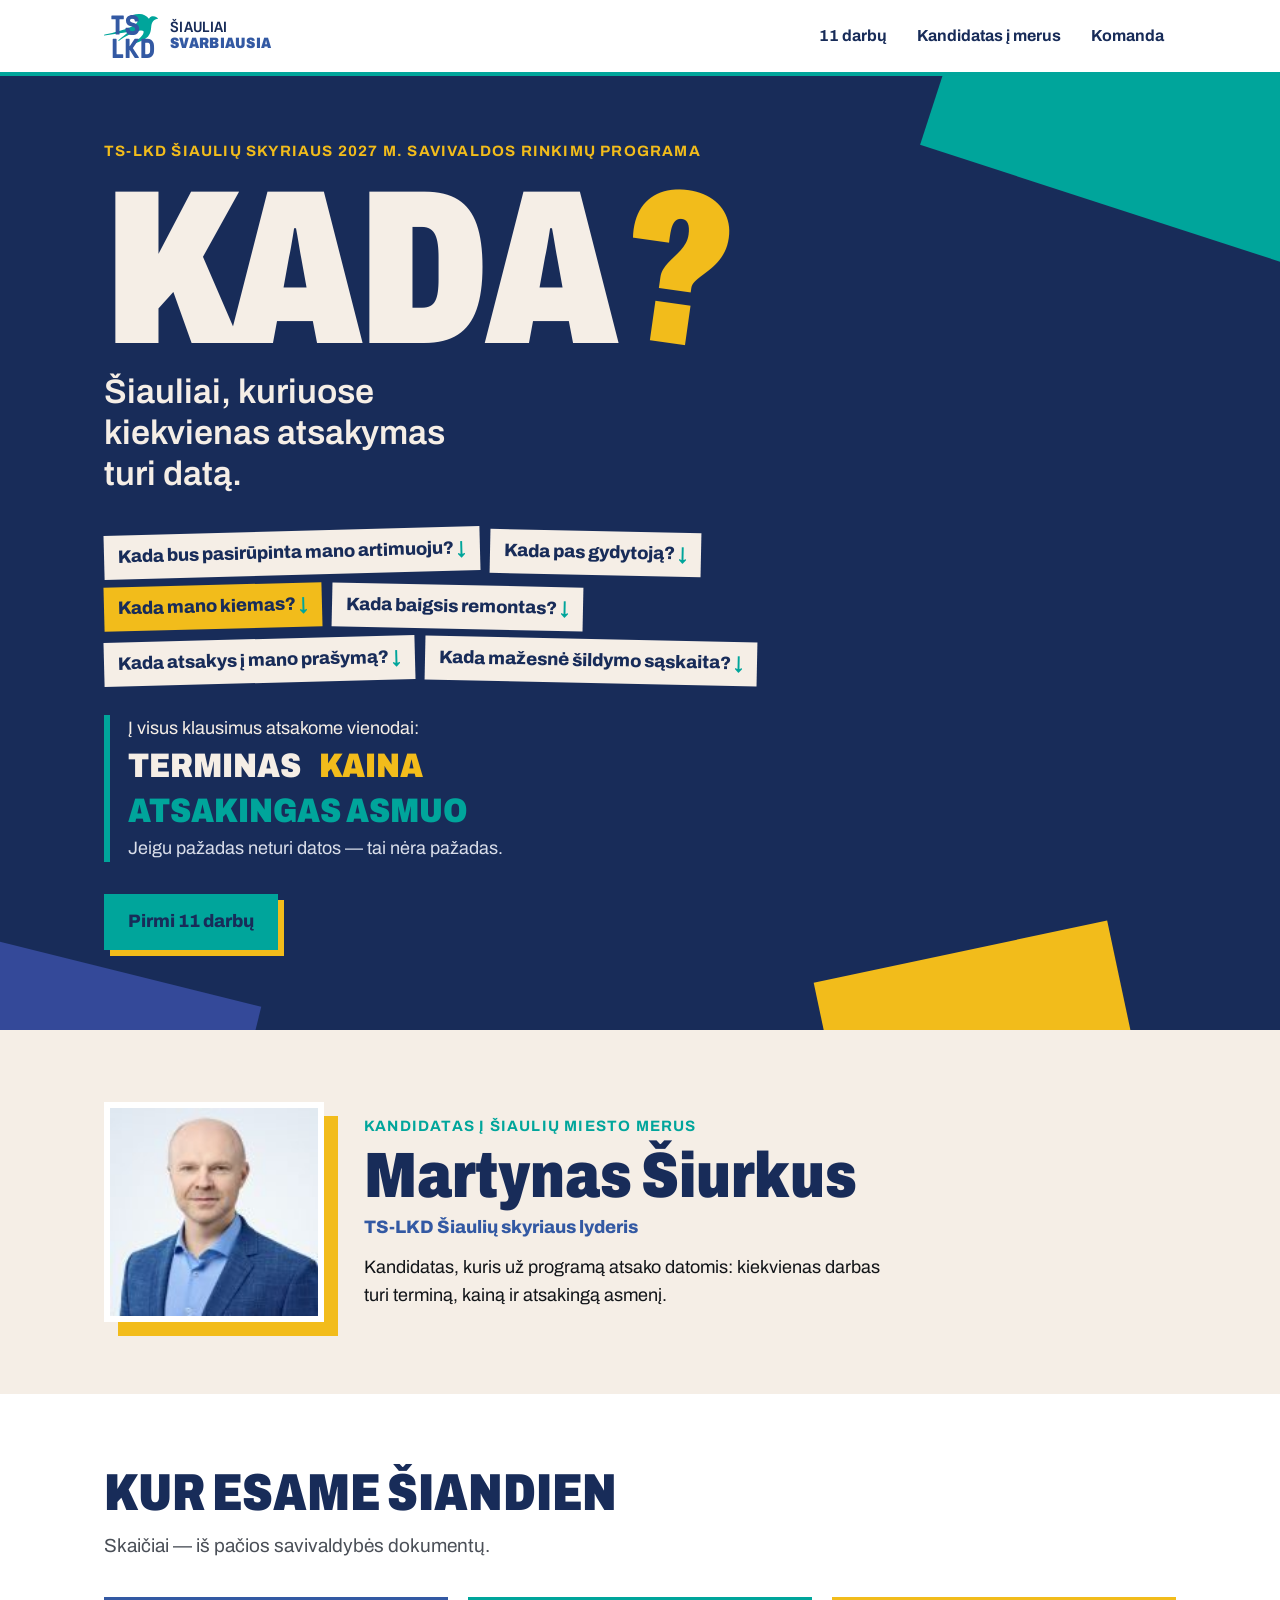
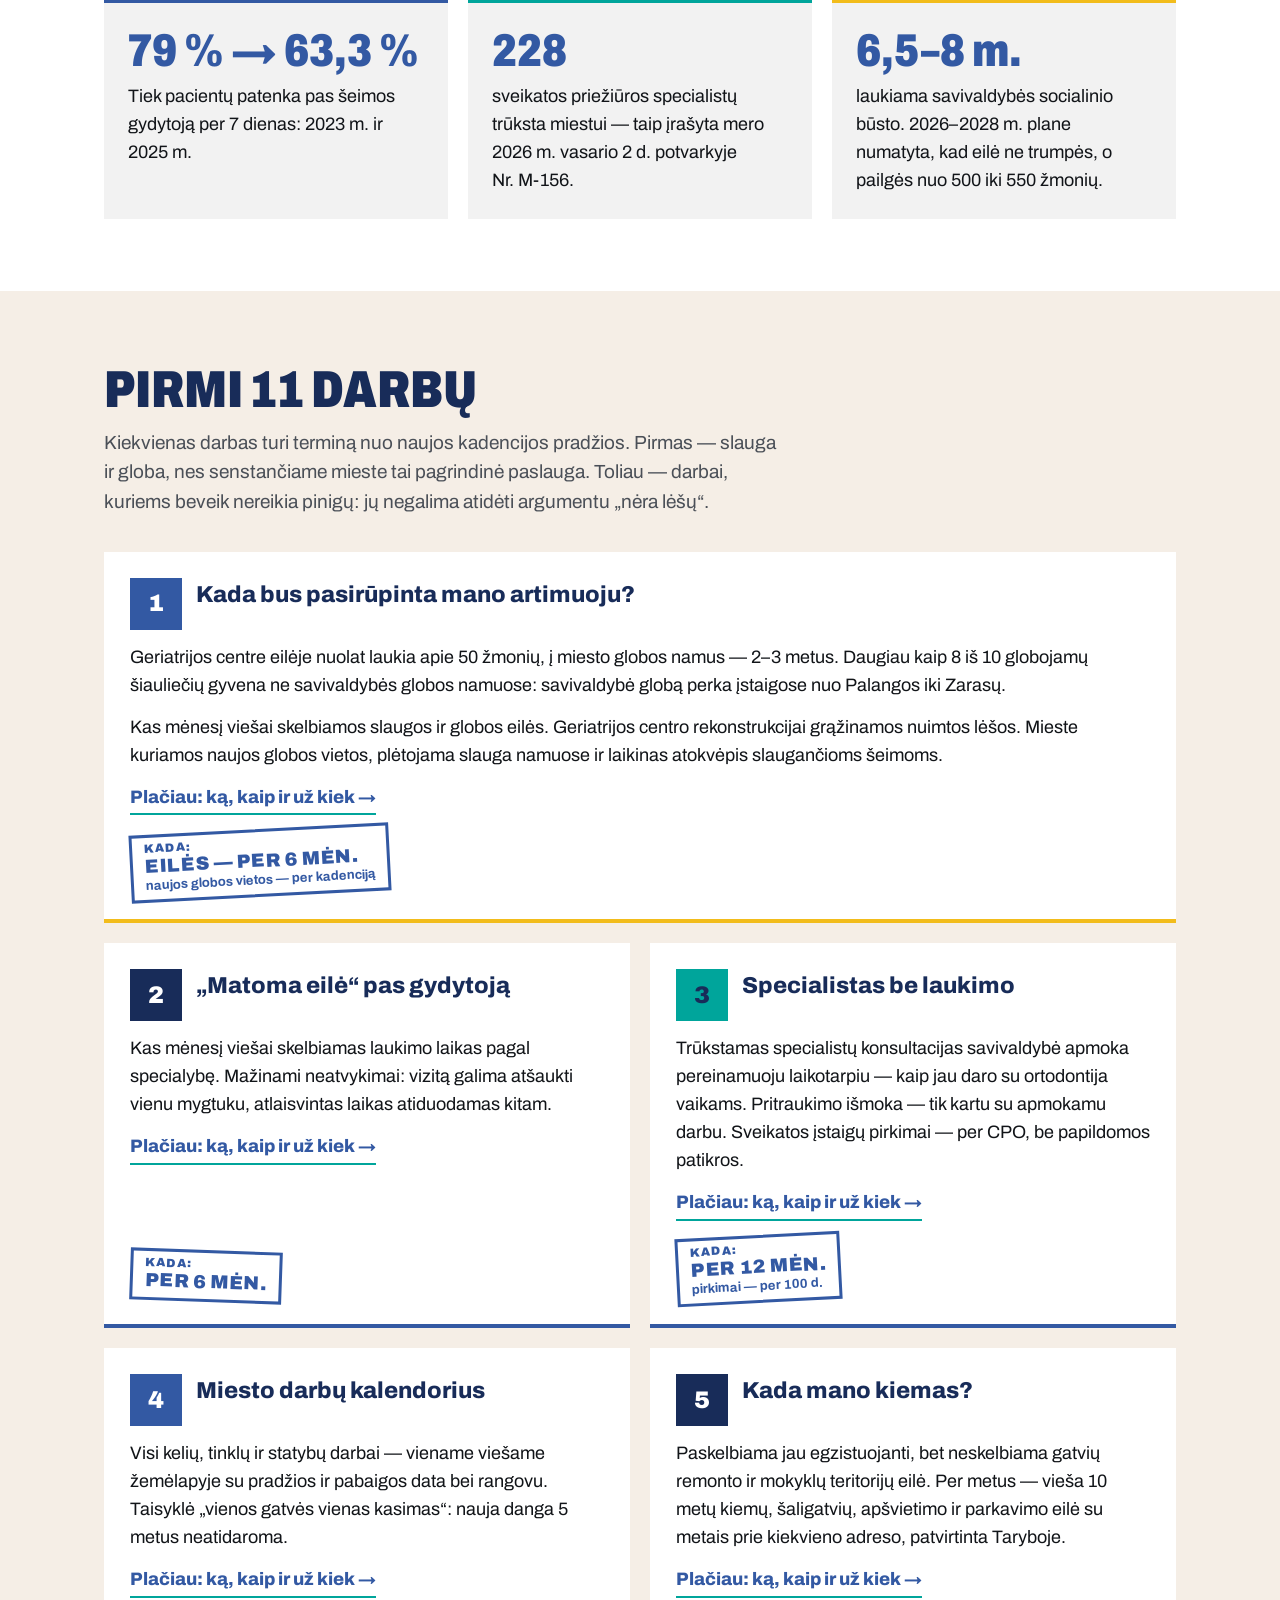
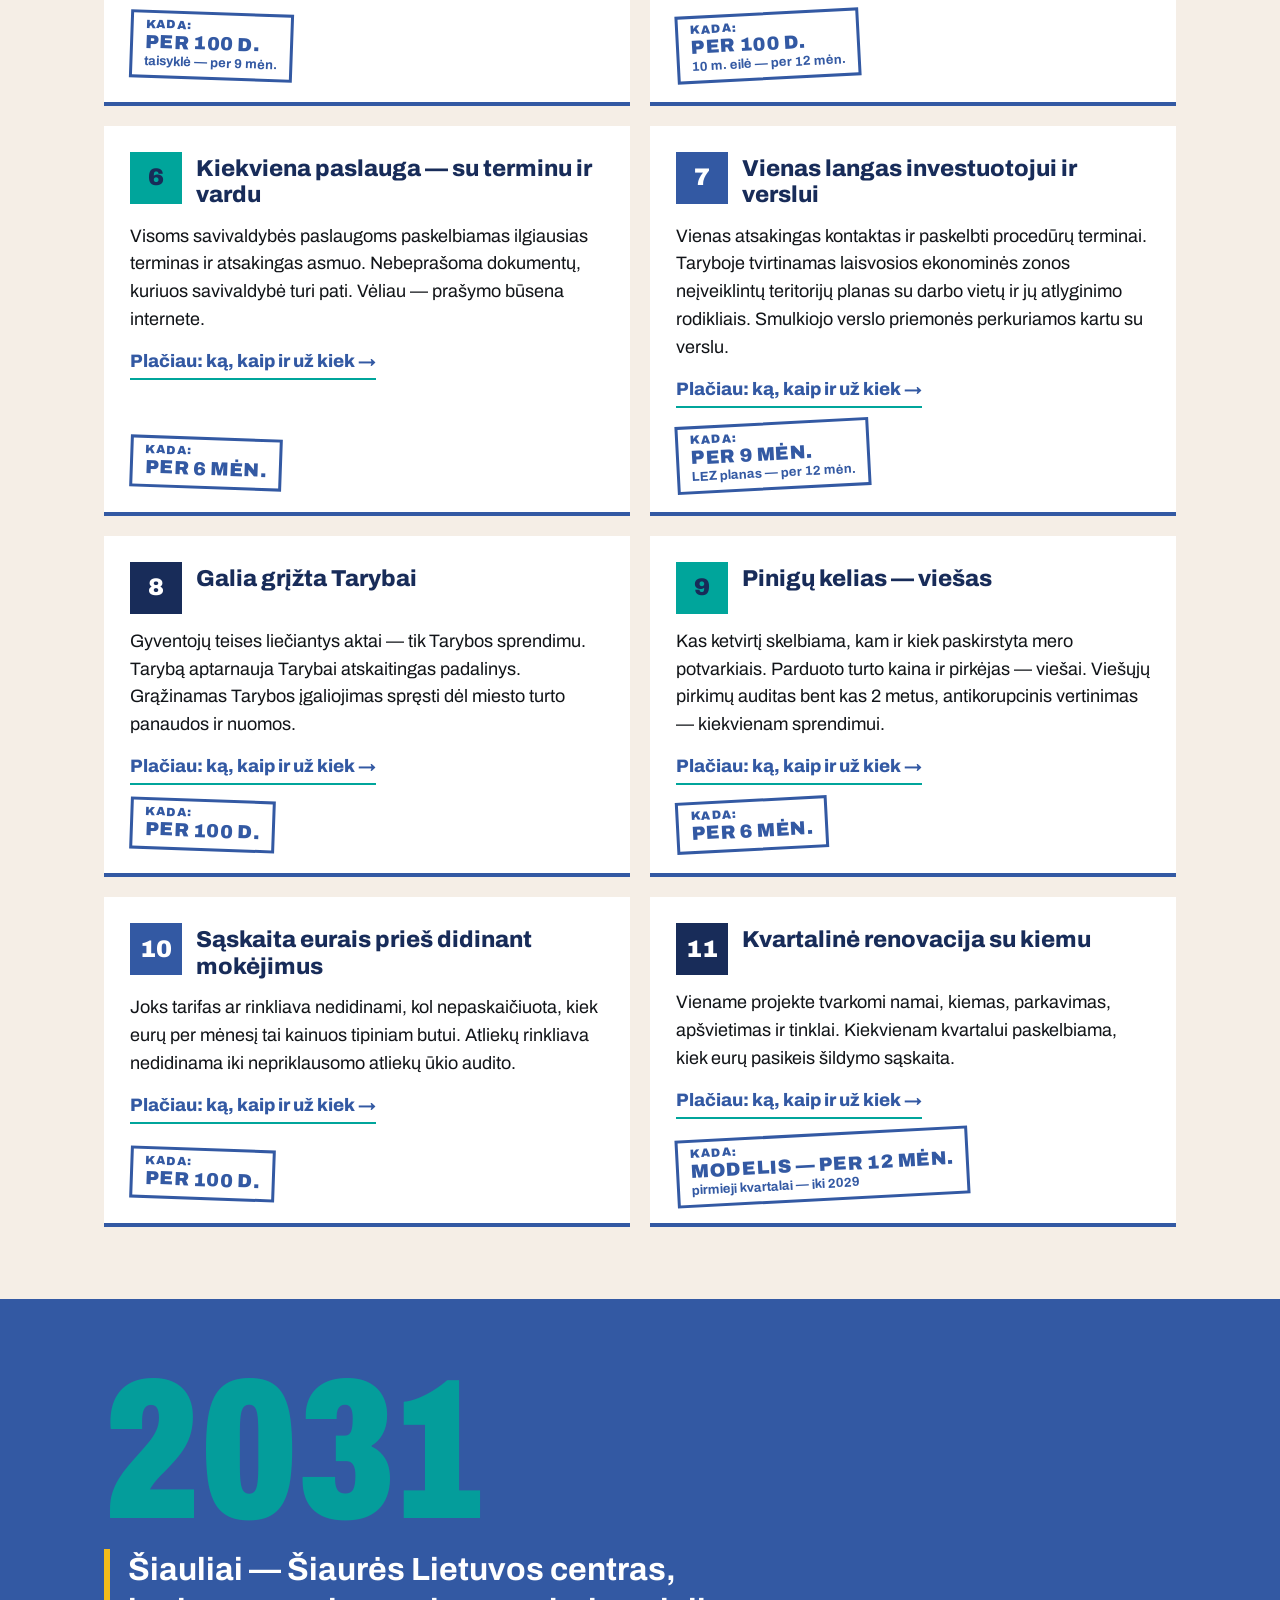
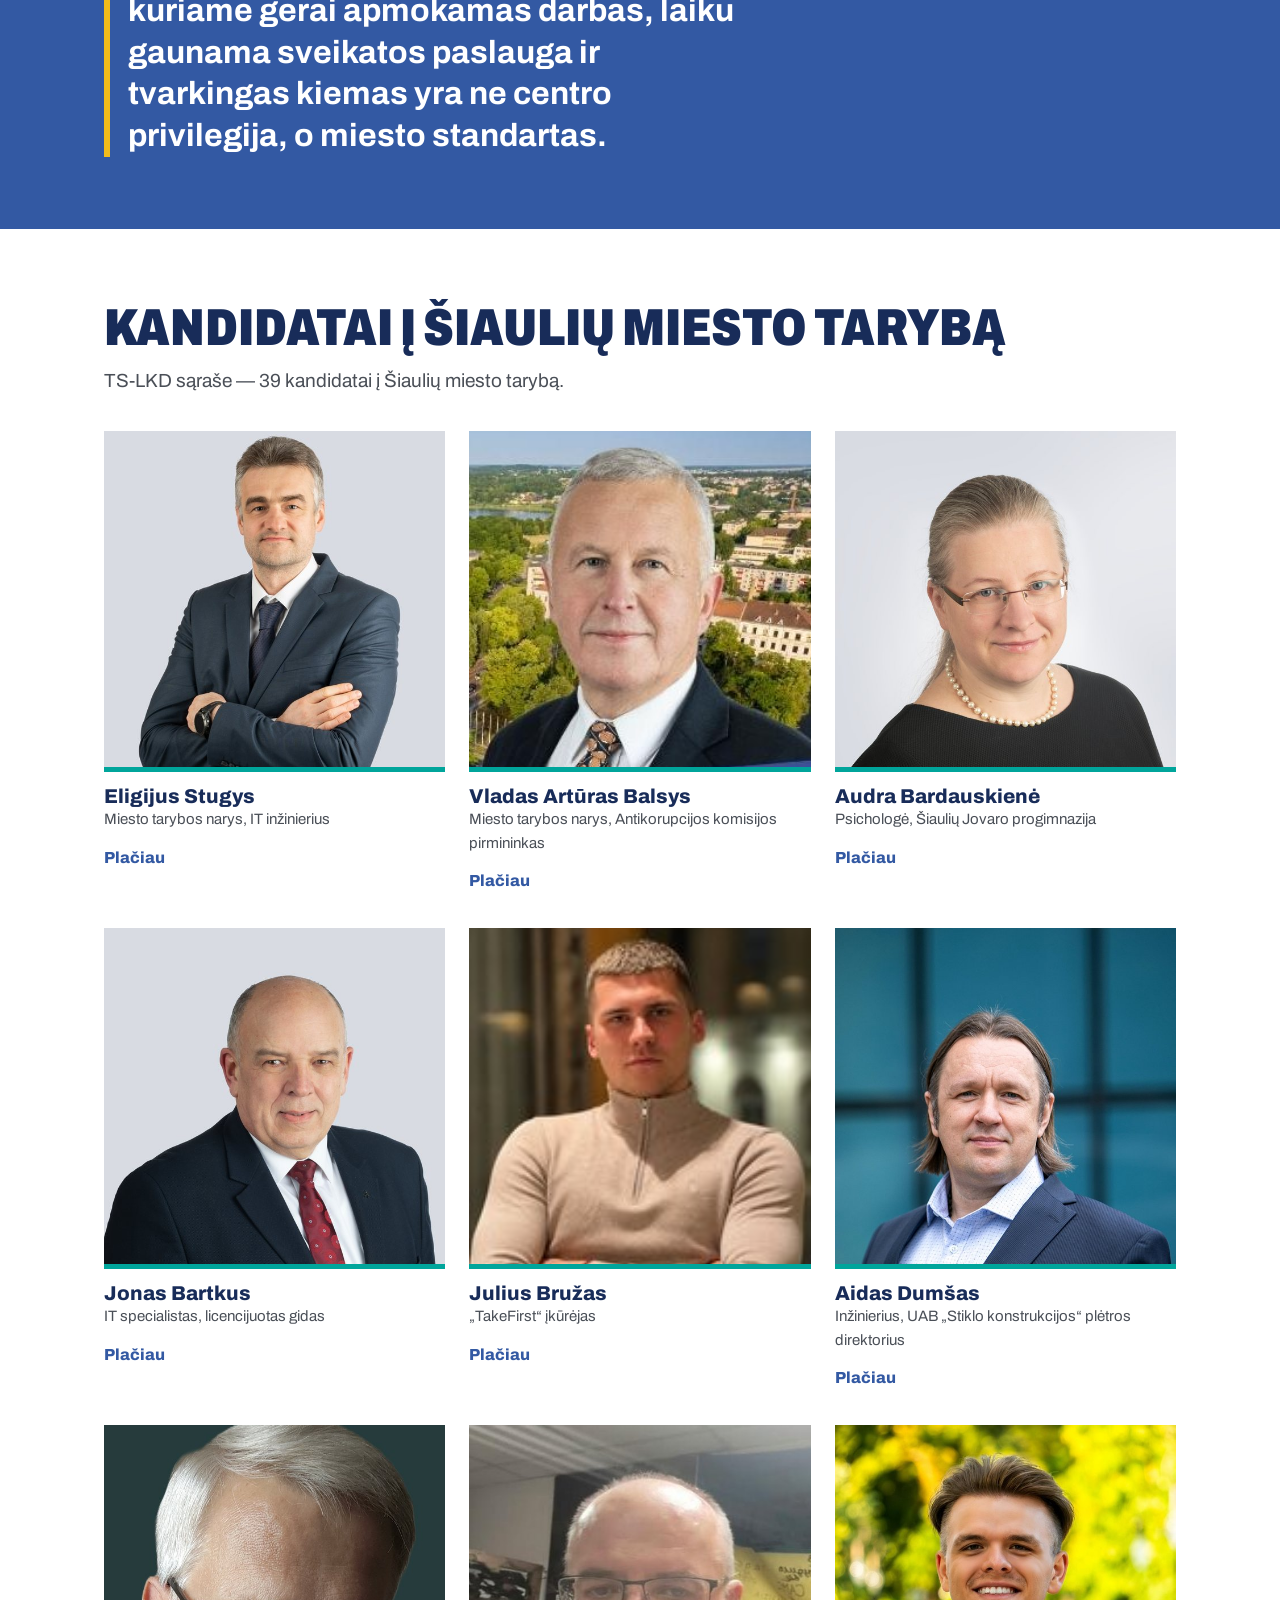
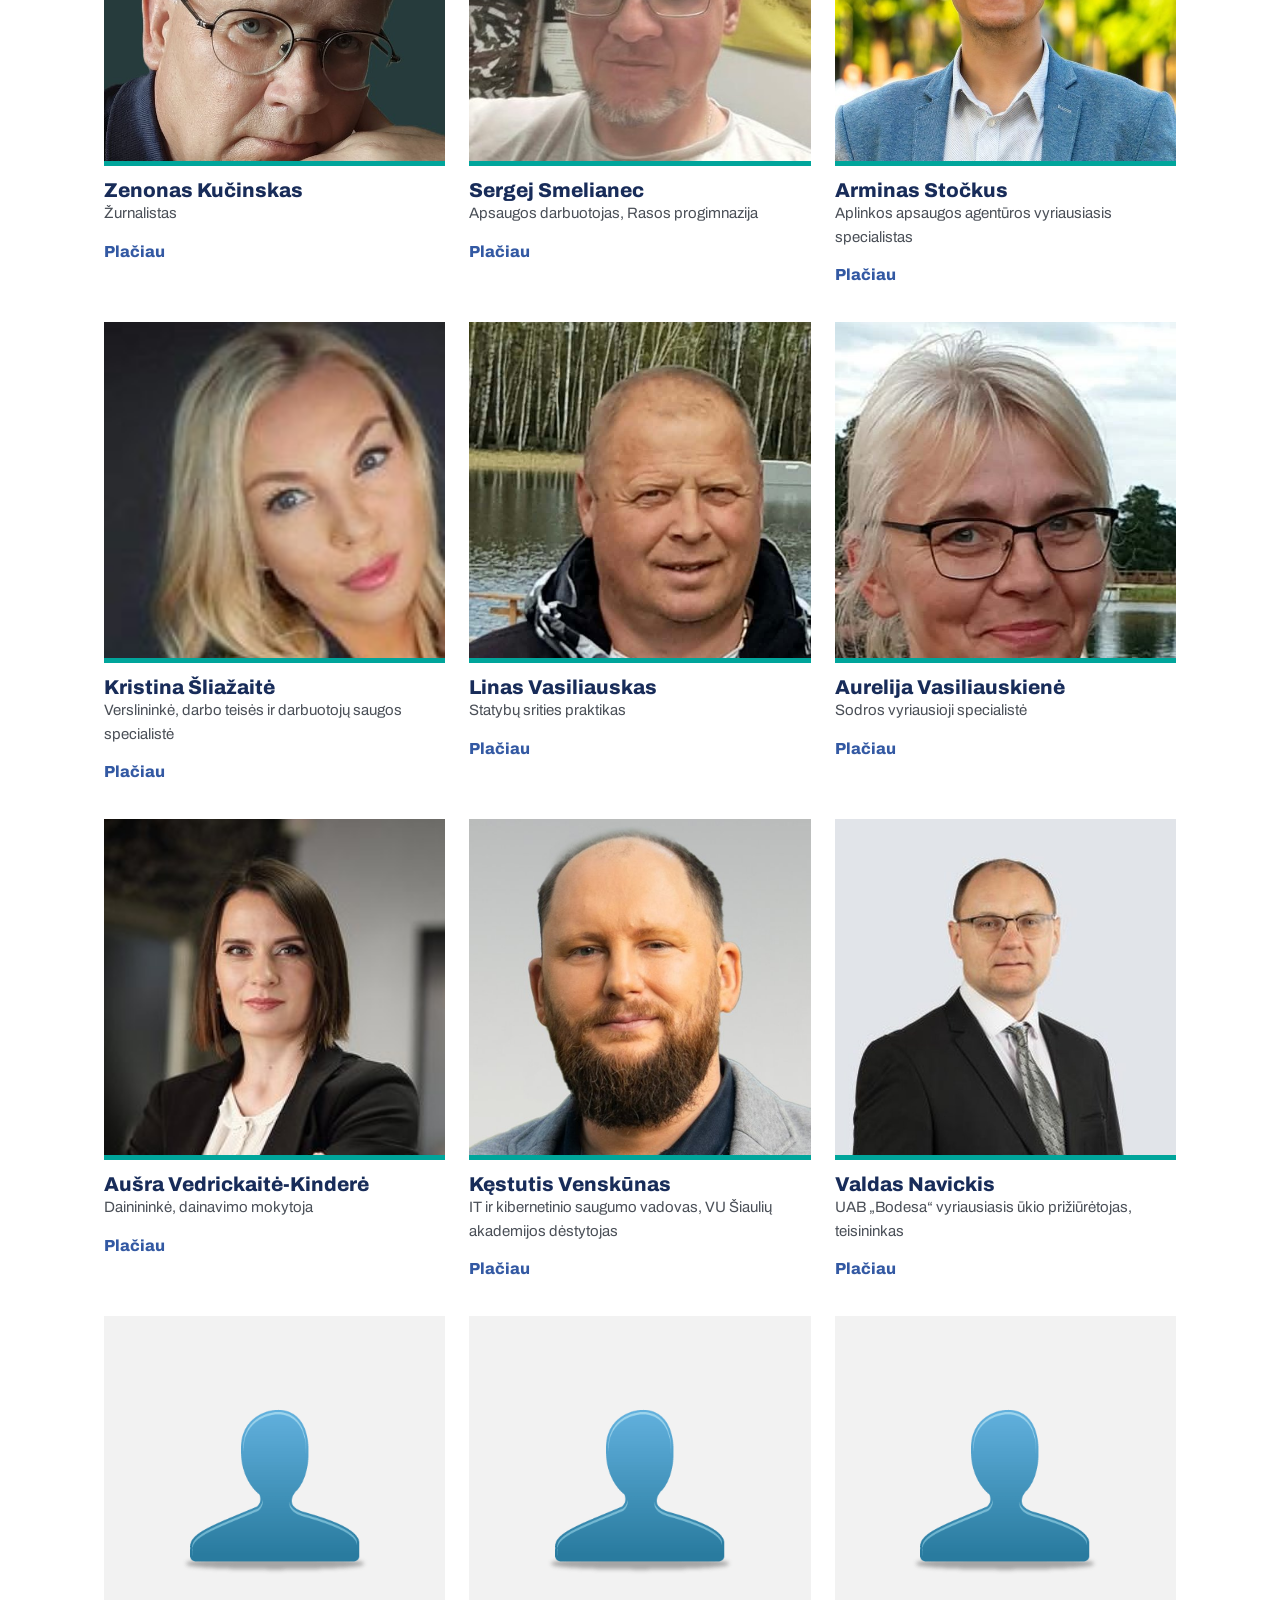
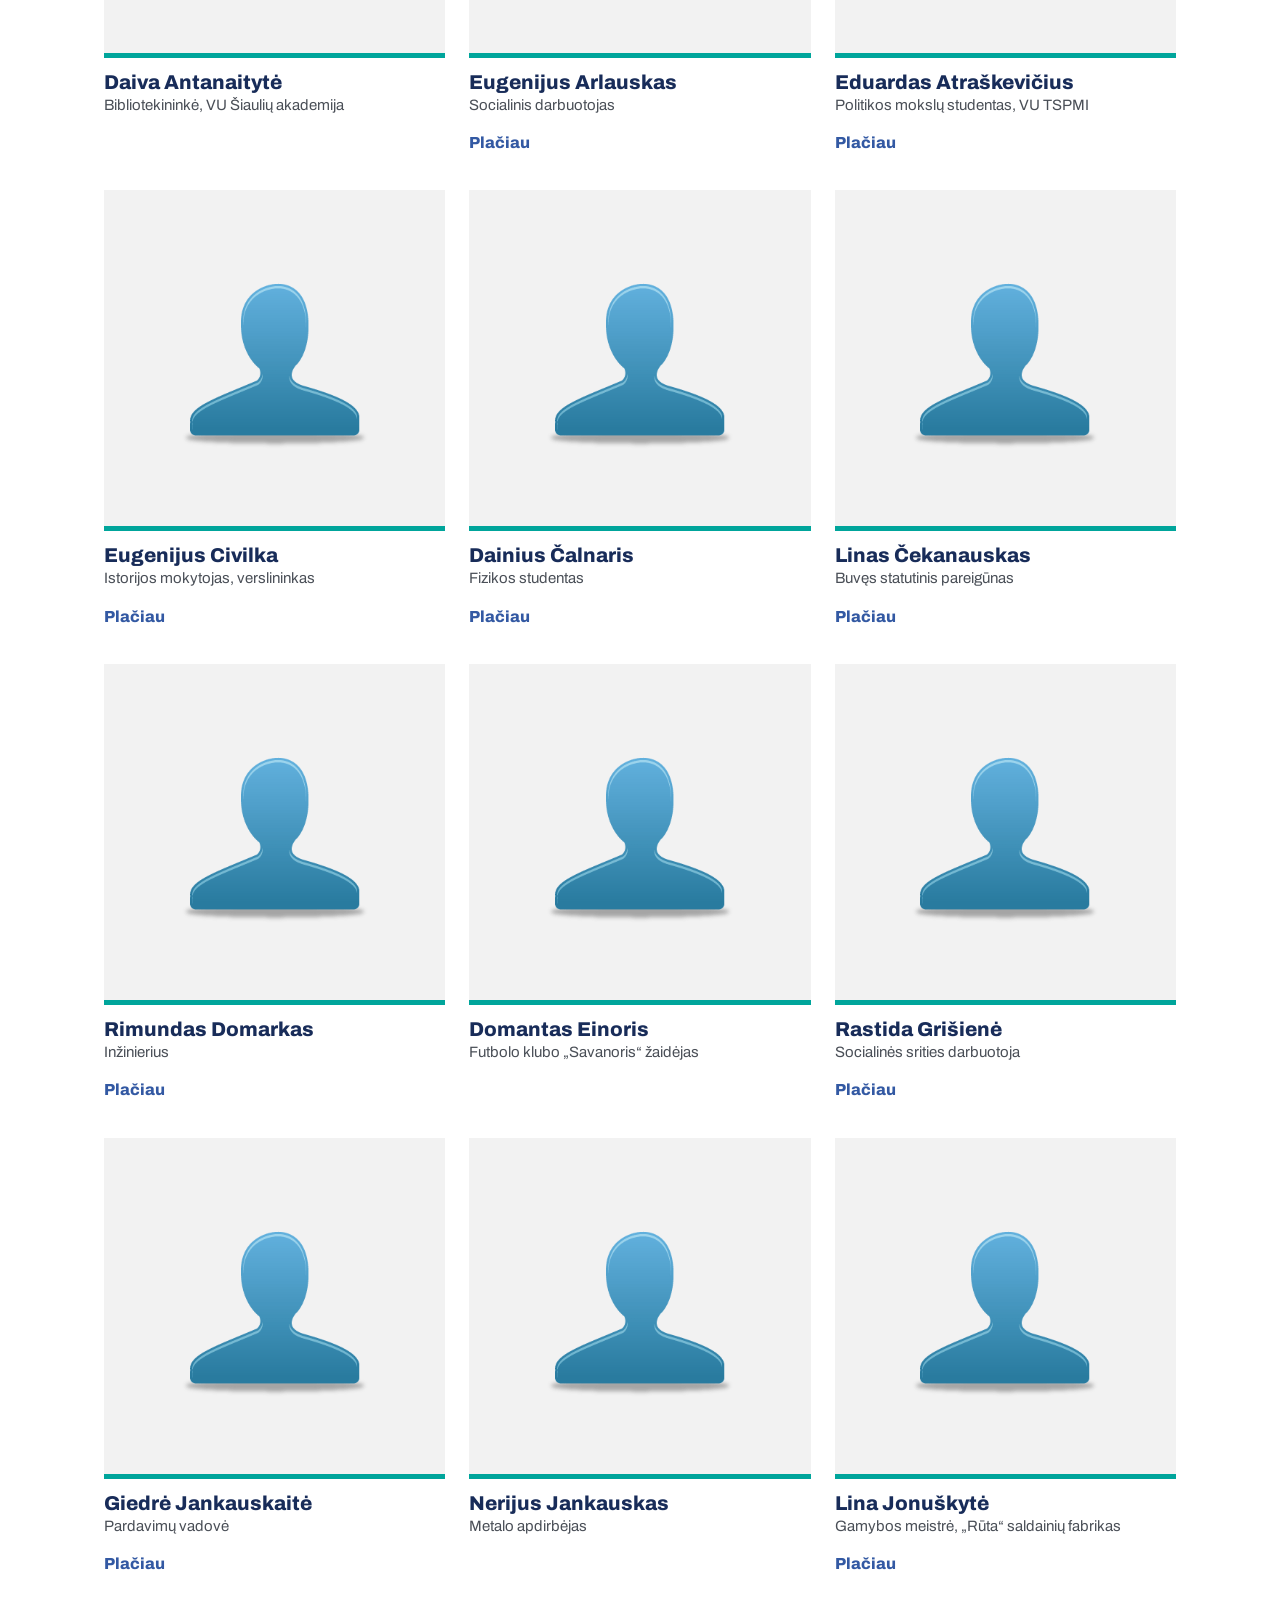
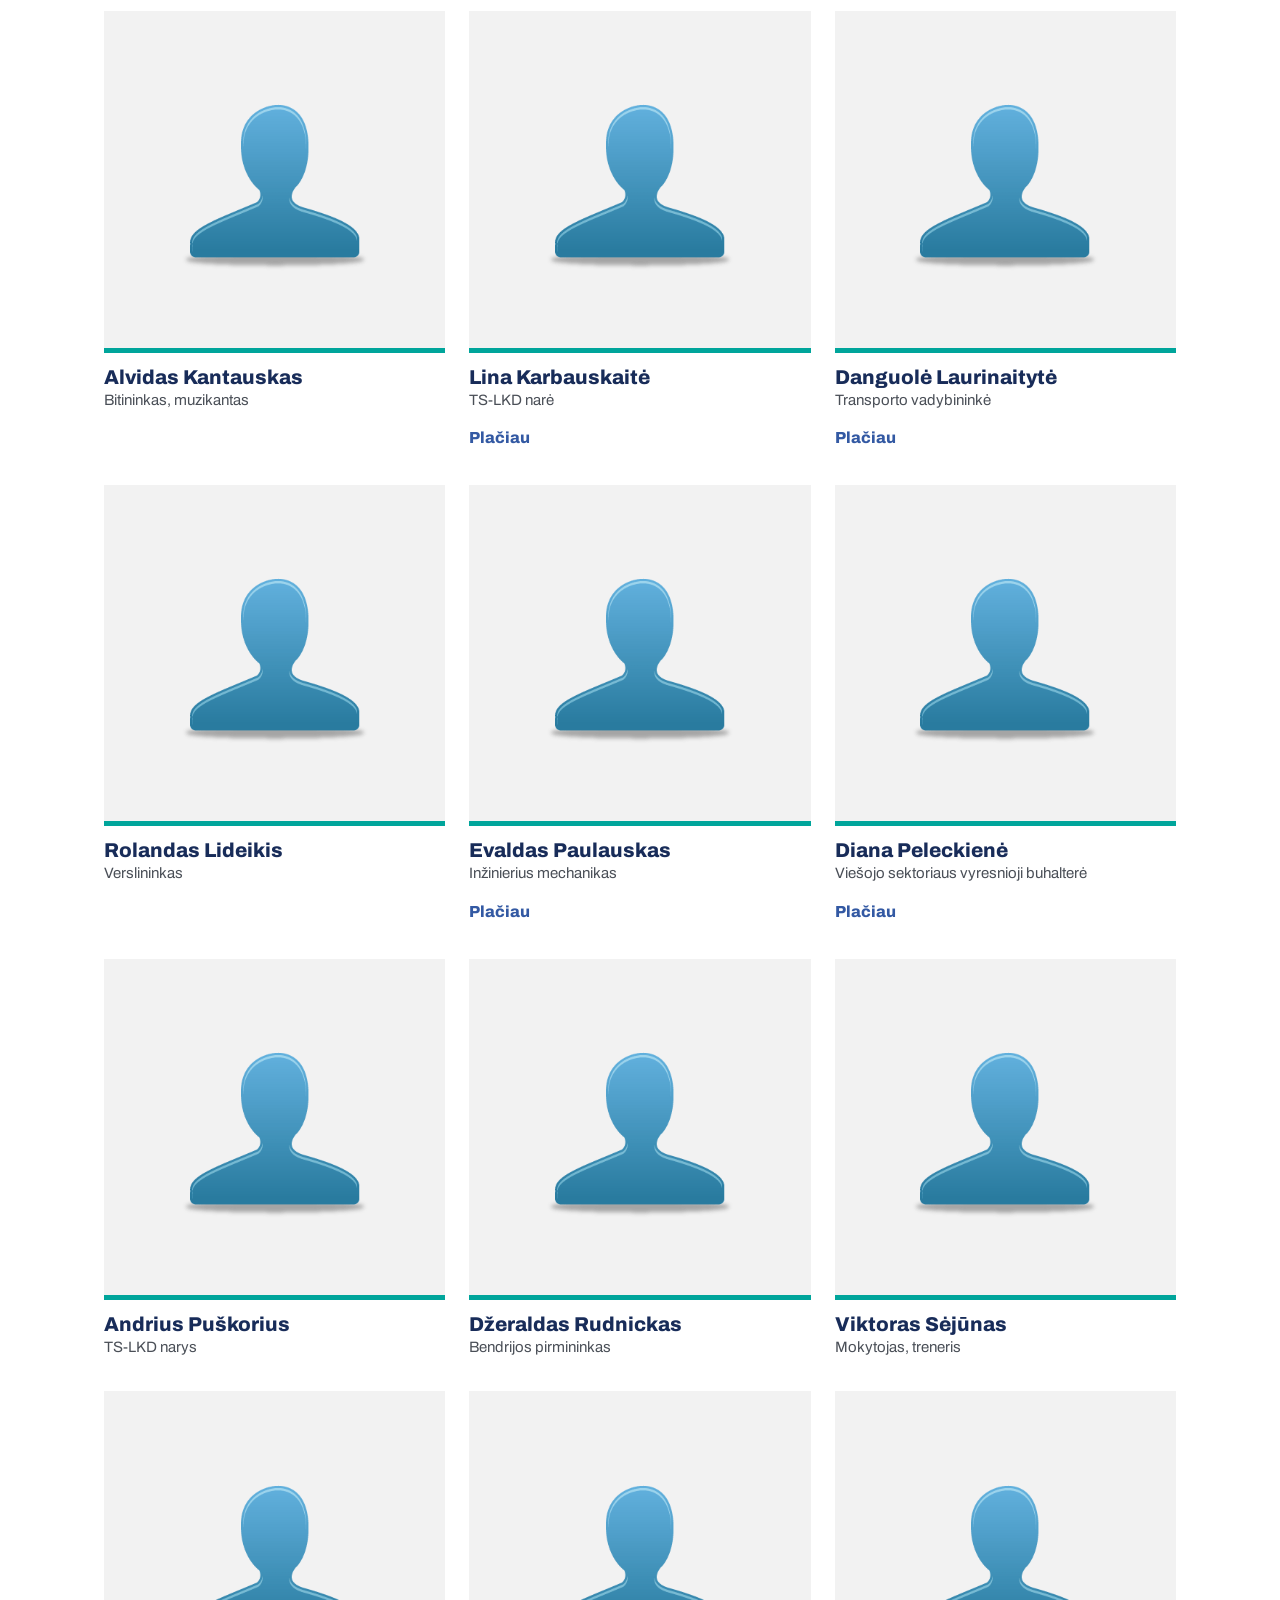
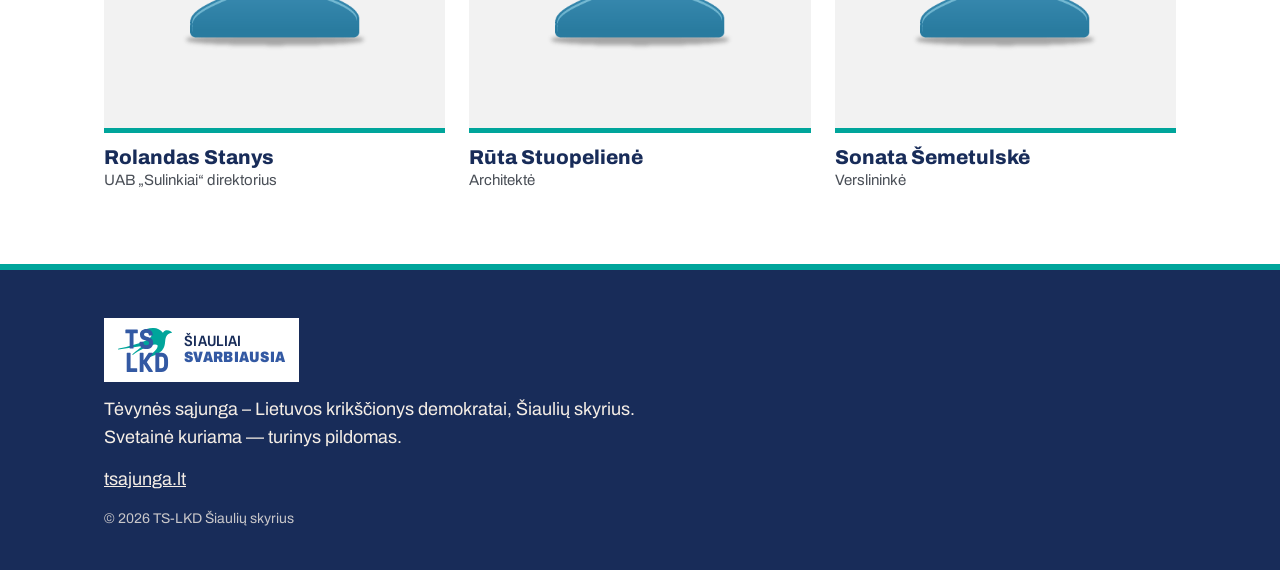
==== commit 0ac9bf63: "Viršaus klausimai „Kada…?“ — nuorodos į atitinkamus darbus Co-Authored-By: Claude Opus 5.5 <noreply@" ====
--- a/index.html
+++ b/index.html
@@ -55,7 +55,7 @@
   <link rel="preconnect" href="https://fonts.gstatic.com" crossorigin>
   <link href="https://fonts.googleapis.com/css2?family=Archivo:wdth,wght@62..125,400..900&display=swap" rel="stylesheet">
   <link rel="icon" href="logo.svg" type="image/svg+xml">
-  <link rel="stylesheet" href="style.css?v=20261114c">
+  <link rel="stylesheet" href="style.css?v=20261114d">
 </head>
 <body>
   <a class="skip" href="#turinys">Pereiti prie turinio</a>
@@ -87,12 +87,12 @@
         <p class="hero-sub">Šiauliai, kuriuose kiekvienas atsakymas turi&nbsp;datą.</p>
 
         <ul class="questions" aria-label="Klausimai, kuriuos užduoda šiauliečiai">
-          <li>Kada bus pasirūpinta mano artimuoju?</li>
-          <li>Kada pas gydytoją?</li>
-          <li>Kada mano kiemas?</li>
-          <li>Kada baigsis remontas?</li>
-          <li>Kada atsakys į mano prašymą?</li>
-          <li>Kada mano būstas?</li>
+          <li><a href="#kada-bus-pasirupinta-artimuoju">Kada bus pasirūpinta mano artimuoju?</a></li>
+          <li><a href="#kada-pas-gydytoja">Kada pas gydytoją?</a></li>
+          <li><a href="#kada-mano-kiemas">Kada mano kiemas?</a></li>
+          <li><a href="#miesto-darbu-kalendorius">Kada baigsis remontas?</a></li>
+          <li><a href="#paslauga-su-terminu">Kada atsakys į mano prašymą?</a></li>
+          <li><a href="#kvartaline-renovacija">Kada mažesnė šildymo sąskaita?</a></li>
         </ul>
 
         <div class="answer">
@@ -149,68 +149,68 @@
         <p class="sec-lead">Kiekvienas darbas turi terminą nuo naujos kadencijos pradžios. Pirmas — slauga ir globa, nes senstančiame mieste tai pagrindinė paslauga. Toliau — darbai, kuriems beveik nereikia pinigų: jų negalima atidėti argumentu „nėra lėšų“.</p>
 
         <ol class="work-list">
-          <li class="work work-first">
+          <li class="work work-first" id="kada-bus-pasirupinta-artimuoju">
             <div class="work-head"><span class="work-no">1</span><h3>Kada bus pasirūpinta mano artimuoju?</h3></div>
             <p>Geriatrijos centre eilėje nuolat laukia apie 50 žmonių, į miesto globos namus — 2–3 metus. Daugiau kaip 8 iš 10 globojamų šiauliečių gyvena ne savivaldybės globos namuose: savivaldybė globą perka įstaigose nuo Palangos iki Zarasų.</p>
             <p>Kas mėnesį viešai skelbiamos slaugos ir globos eilės. Geriatrijos centro rekonstrukcijai grąžinamos nuimtos lėšos. Mieste kuriamos naujos globos vietos, plėtojama slauga namuose ir laikinas atokvėpis slaugančioms šeimoms.</p>
             <a class="work-link" href="kada-bus-pasirupinta-artimuoju/">Plačiau: ką, kaip ir už kiek <span aria-hidden="true">→</span></a>
             <p class="stamp">eilės — per 6 mėn.<small>naujos globos vietos — per kadenciją</small></p>
           </li>
-          <li class="work">
+          <li class="work" id="kada-pas-gydytoja">
             <div class="work-head"><span class="work-no">2</span><h3>„Matoma eilė“ pas gydytoją</h3></div>
             <p>Kas mėnesį viešai skelbiamas laukimo laikas pagal specialybę. Mažinami neatvykimai: vizitą galima atšaukti vienu mygtuku, atlaisvintas laikas atiduodamas kitam.</p>
             <a class="work-link" href="kada-pas-gydytoja/">Plačiau: ką, kaip ir už kiek <span aria-hidden="true">→</span></a>
             <p class="stamp">per 6 mėn.</p>
           </li>
-          <li class="work">
+          <li class="work" id="specialistas-be-laukimo">
             <div class="work-head"><span class="work-no">3</span><h3>Specialistas be laukimo</h3></div>
             <p>Trūkstamas specialistų konsultacijas savivaldybė apmoka pereinamuoju laikotarpiu — kaip jau daro su ortodontija vaikams. Pritraukimo išmoka — tik kartu su apmokamu darbu. Sveikatos įstaigų pirkimai — per CPO, be papildomos patikros.</p>
             <a class="work-link" href="specialistas-be-laukimo/">Plačiau: ką, kaip ir už kiek <span aria-hidden="true">→</span></a>
             <p class="stamp">per 12 mėn.<small>pirkimai — per 100 d.</small></p>
           </li>
-          <li class="work">
+          <li class="work" id="miesto-darbu-kalendorius">
             <div class="work-head"><span class="work-no">4</span><h3>Miesto darbų kalendorius</h3></div>
             <p>Visi kelių, tinklų ir statybų darbai — viename viešame žemėlapyje su pradžios ir pabaigos data bei rangovu. Taisyklė „vienos gatvės vienas kasimas“: nauja danga 5 metus neatidaroma.</p>
             <a class="work-link" href="miesto-darbu-kalendorius/">Plačiau: ką, kaip ir už kiek <span aria-hidden="true">→</span></a>
             <p class="stamp">per 100 d.<small>taisyklė — per 9 mėn.</small></p>
           </li>
-          <li class="work">
+          <li class="work" id="kada-mano-kiemas">
             <div class="work-head"><span class="work-no">5</span><h3>Kada mano kiemas?</h3></div>
             <p>Paskelbiama jau egzistuojanti, bet neskelbiama gatvių remonto ir mokyklų teritorijų eilė. Per metus — vieša 10 metų kiemų, šaligatvių, apšvietimo ir parkavimo eilė su metais prie kiekvieno adreso, patvirtinta Taryboje.</p>
             <a class="work-link" href="kada-mano-kiemas/">Plačiau: ką, kaip ir už kiek <span aria-hidden="true">→</span></a>
             <p class="stamp">per 100 d.<small>10 m. eilė — per 12 mėn.</small></p>
           </li>
-          <li class="work">
+          <li class="work" id="paslauga-su-terminu">
             <div class="work-head"><span class="work-no">6</span><h3>Kiekviena paslauga — su terminu ir vardu</h3></div>
             <p>Visoms savivaldybės paslaugoms paskelbiamas ilgiausias terminas ir atsakingas asmuo. Nebeprašoma dokumentų, kuriuos savivaldybė turi pati. Vėliau — prašymo būsena internete.</p>
             <a class="work-link" href="paslauga-su-terminu/">Plačiau: ką, kaip ir už kiek <span aria-hidden="true">→</span></a>
             <p class="stamp">per 6 mėn.</p>
           </li>
-          <li class="work">
+          <li class="work" id="vienas-langas-verslui">
             <div class="work-head"><span class="work-no">7</span><h3>Vienas langas investuotojui ir verslui</h3></div>
             <p>Vienas atsakingas kontaktas ir paskelbti procedūrų terminai. Taryboje tvirtinamas laisvosios ekonominės zonos neįveiklintų teritorijų planas su darbo vietų ir jų atlyginimo rodikliais. Smulkiojo verslo priemonės perkuriamos kartu su verslu.</p>
             <a class="work-link" href="vienas-langas-verslui/">Plačiau: ką, kaip ir už kiek <span aria-hidden="true">→</span></a>
             <p class="stamp">per 9 mėn.<small>LEZ planas — per 12 mėn.</small></p>
           </li>
-          <li class="work">
+          <li class="work" id="galia-griza-tarybai">
             <div class="work-head"><span class="work-no">8</span><h3>Galia grįžta Tarybai</h3></div>
             <p>Gyventojų teises liečiantys aktai — tik Tarybos sprendimu. Tarybą aptarnauja Tarybai atskaitingas padalinys. Grąžinamas Tarybos įgaliojimas spręsti dėl miesto turto panaudos ir nuomos.</p>
             <a class="work-link" href="galia-griza-tarybai/">Plačiau: ką, kaip ir už kiek <span aria-hidden="true">→</span></a>
             <p class="stamp">per 100 d.</p>
           </li>
-          <li class="work">
+          <li class="work" id="pinigu-kelias">
             <div class="work-head"><span class="work-no">9</span><h3>Pinigų kelias — viešas</h3></div>
             <p>Kas ketvirtį skelbiama, kam ir kiek paskirstyta mero potvarkiais. Parduoto turto kaina ir pirkėjas — viešai. Viešųjų pirkimų auditas bent kas 2 metus, antikorupcinis vertinimas — kiekvienam sprendimui.</p>
             <a class="work-link" href="pinigu-kelias/">Plačiau: ką, kaip ir už kiek <span aria-hidden="true">→</span></a>
             <p class="stamp">per 6 mėn.</p>
           </li>
-          <li class="work">
+          <li class="work" id="saskaita-eurais">
             <div class="work-head"><span class="work-no">10</span><h3>Sąskaita eurais prieš didinant mokėjimus</h3></div>
             <p>Joks tarifas ar rinkliava nedidinami, kol nepaskaičiuota, kiek eurų per mėnesį tai kainuos tipiniam butui. Atliekų rinkliava nedidinama iki nepriklausomo atliekų ūkio audito.</p>
             <a class="work-link" href="saskaita-eurais/">Plačiau: ką, kaip ir už kiek <span aria-hidden="true">→</span></a>
             <p class="stamp">per 100 d.</p>
           </li>
-          <li class="work">
+          <li class="work" id="kvartaline-renovacija">
             <div class="work-head"><span class="work-no">11</span><h3>Kvartalinė renovacija su kiemu</h3></div>
             <p>Viename projekte tvarkomi namai, kiemas, parkavimas, apšvietimas ir tinklai. Kiekvienam kvartalui paskelbiama, kiek eurų pasikeis šildymo sąskaita.</p>
             <a class="work-link" href="kvartaline-renovacija/">Plačiau: ką, kaip ir už kiek <span aria-hidden="true">→</span></a>
--- a/style.css
+++ b/style.css
@@ -315,3 +315,11 @@
   .wp-hero .s2 { display: none; }
   .wp-title { gap: 12px; }
 }
+
+/* Viršaus klausimai — nuorodos į darbus (2026-11-14) */
+.questions li { padding: 0; }
+.questions a { display: block; padding: 8px 14px; color: inherit; text-decoration: none; }
+.questions a::after { content: " ↓"; color: var(--teal); }
+.questions li:hover { transform: rotate(0) translateY(-2px); box-shadow: 4px 4px 0 var(--teal); }
+.work { scroll-margin-top: 96px; }
+.work:target { outline: 4px solid var(--yellow); outline-offset: 4px; }
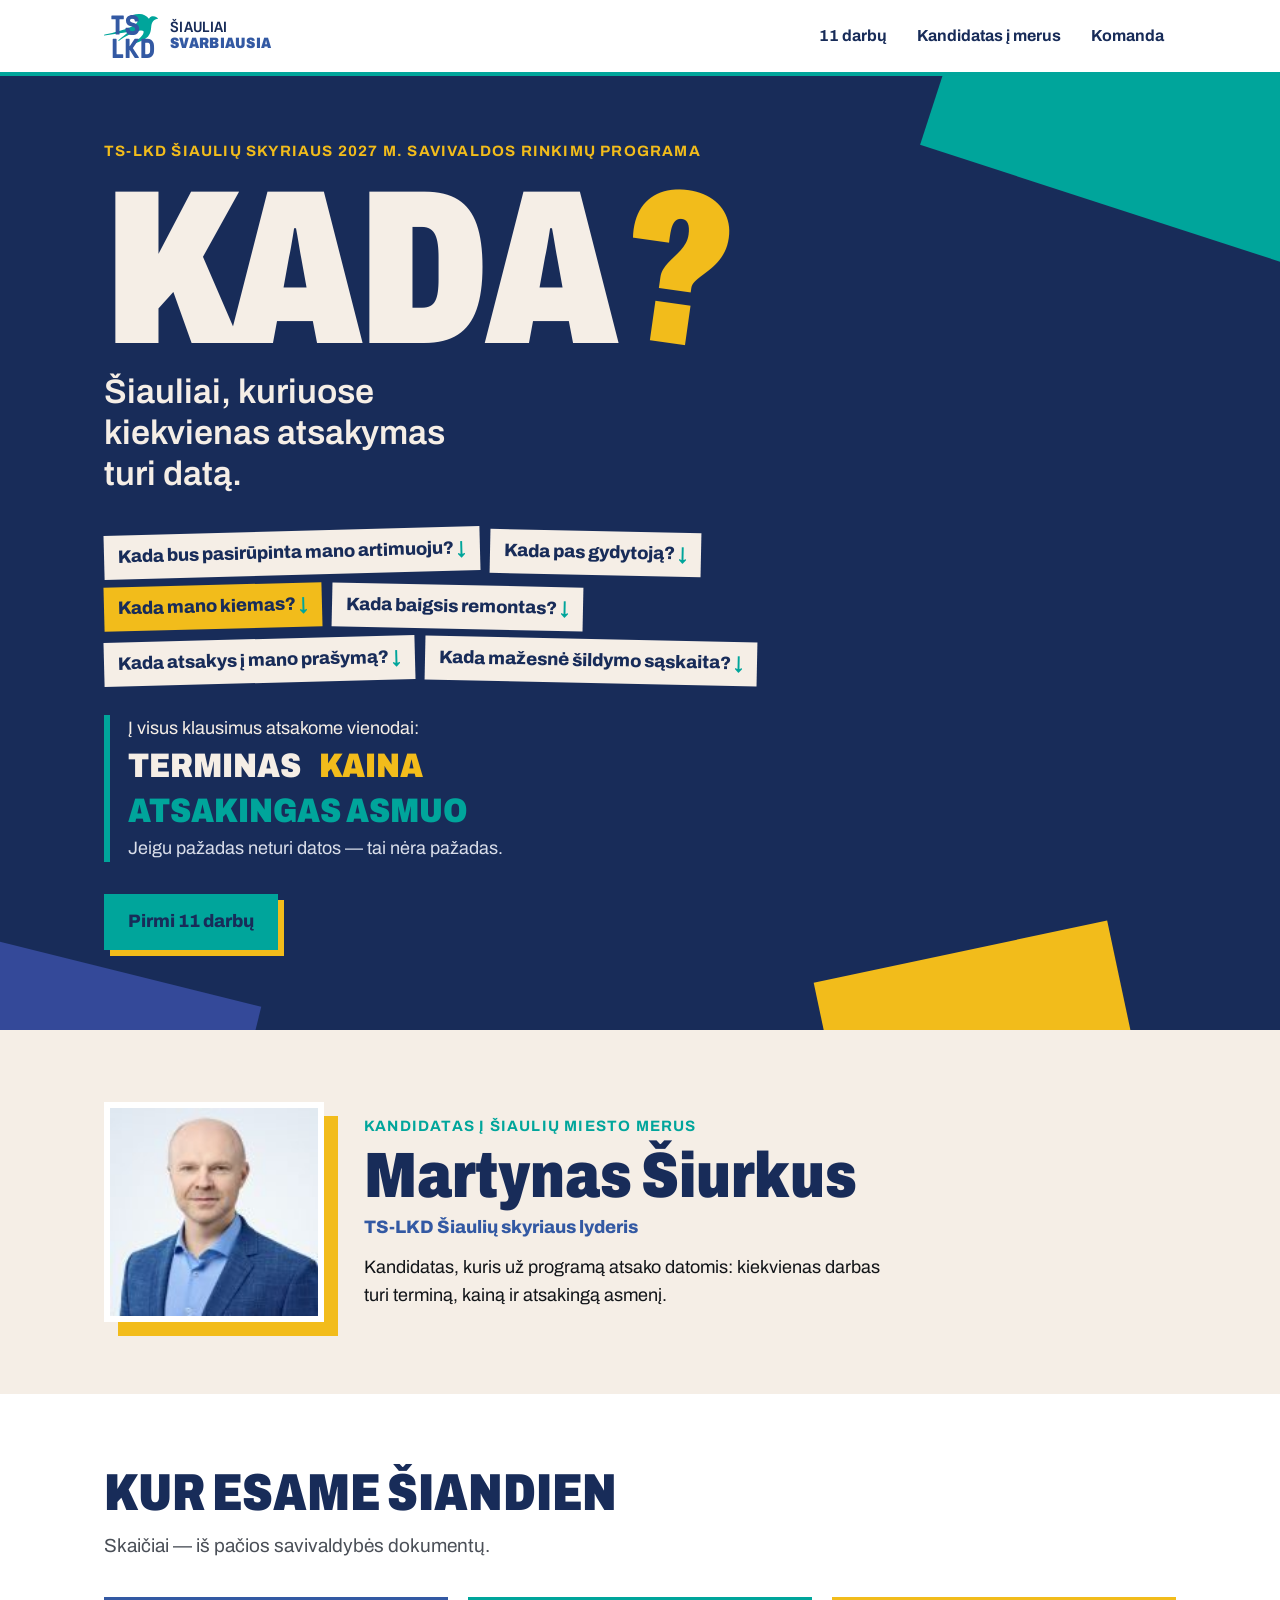
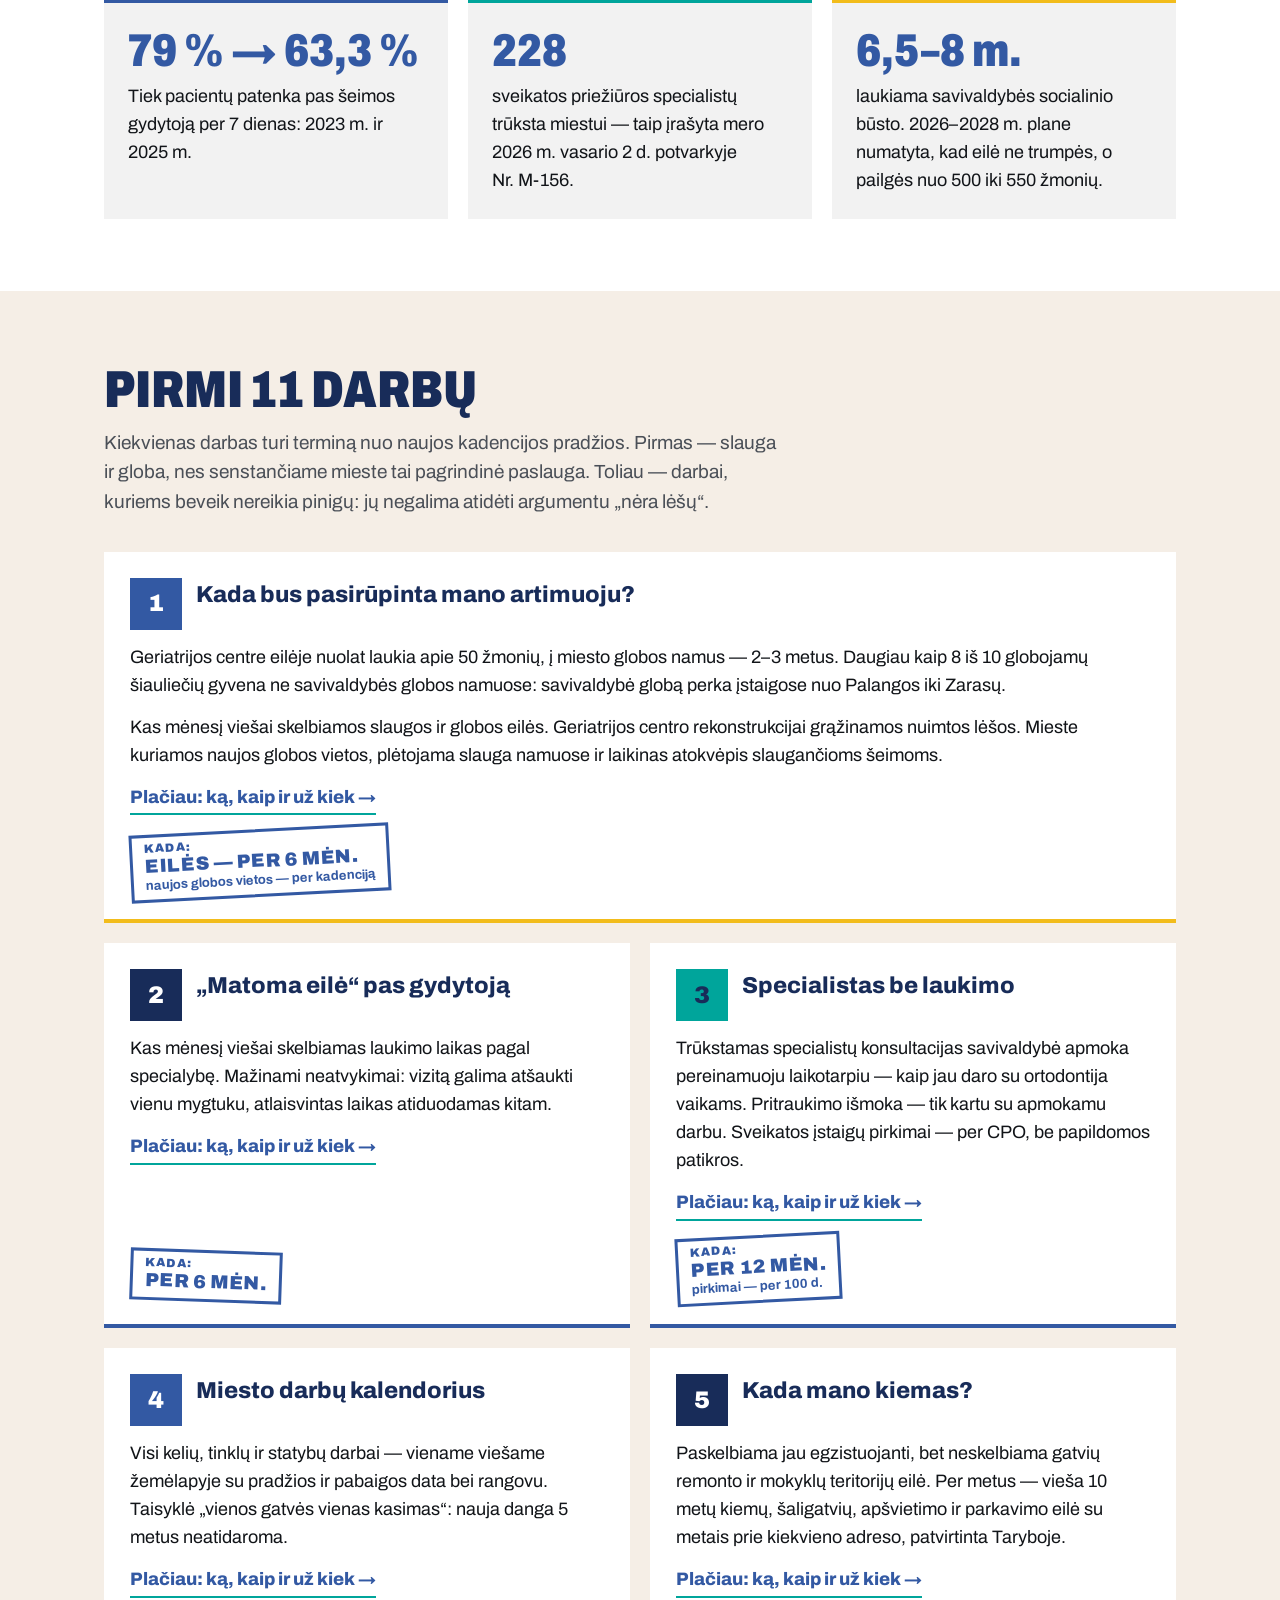
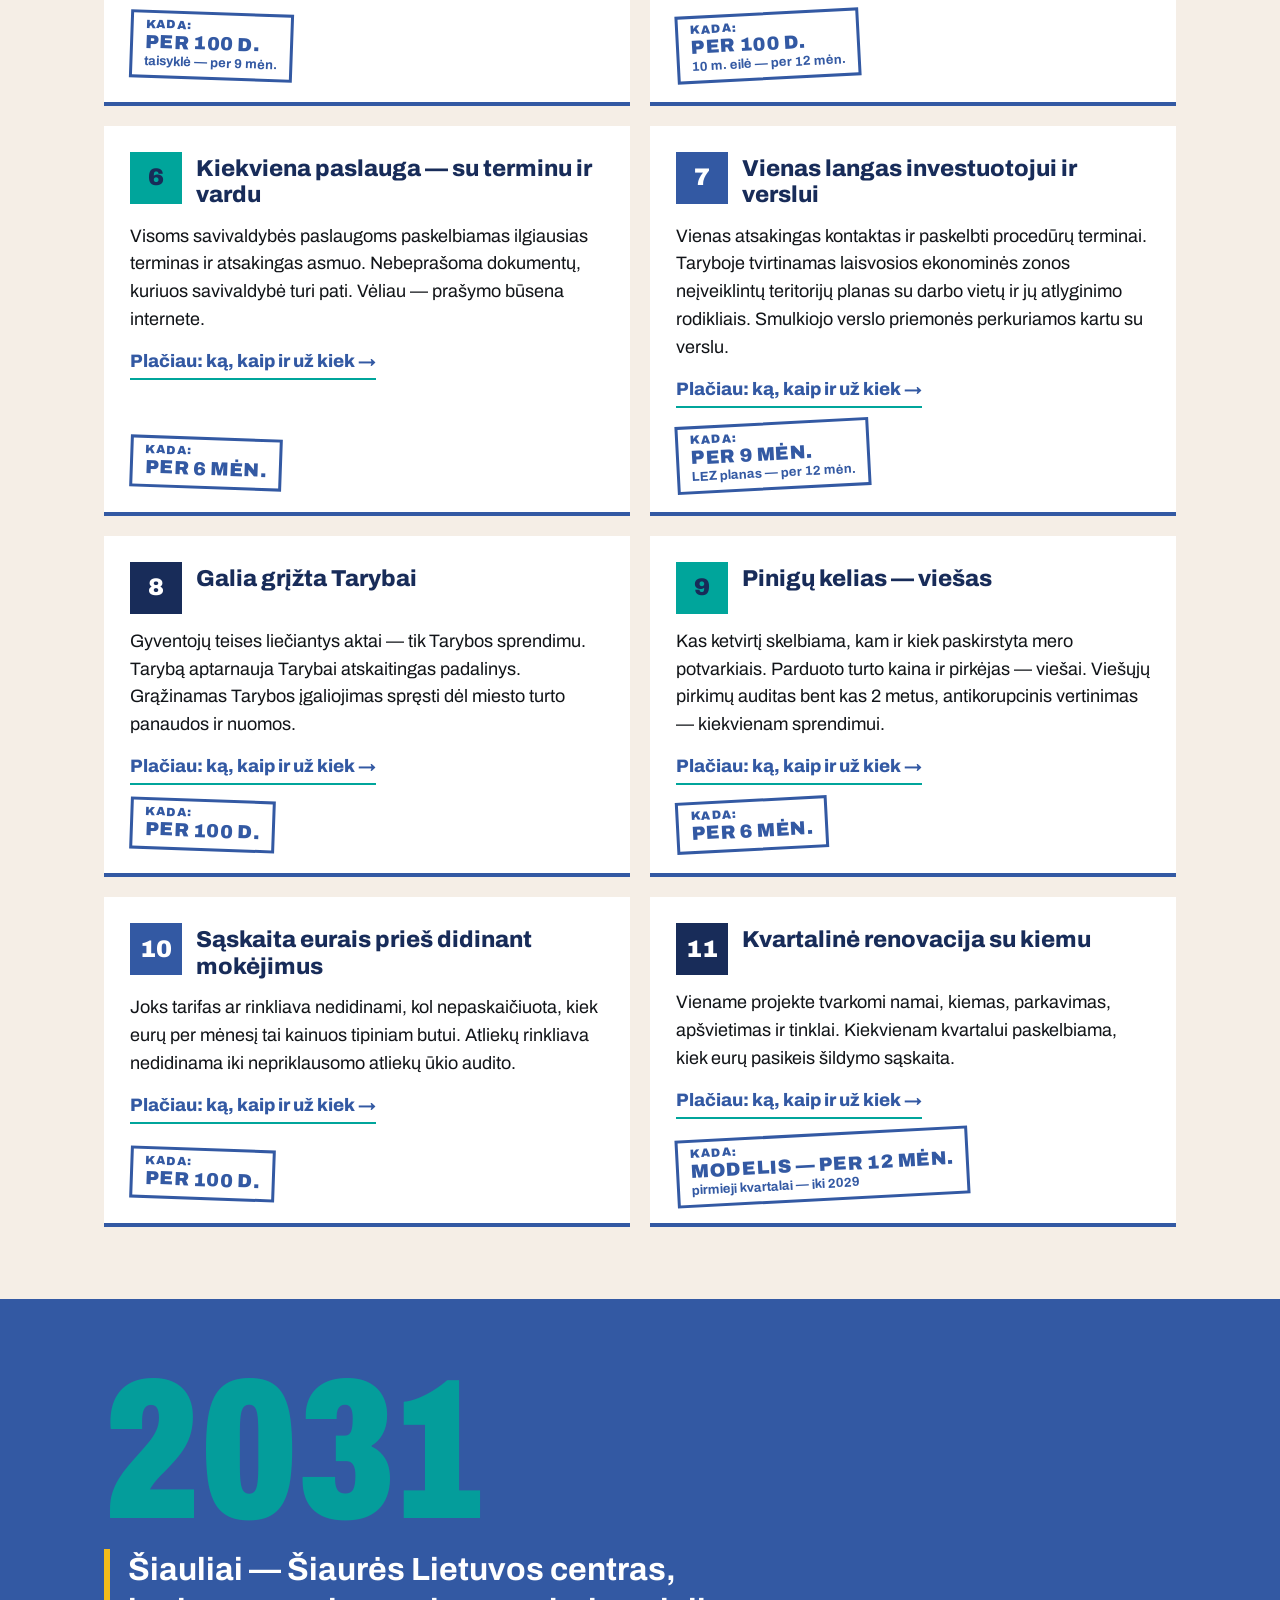
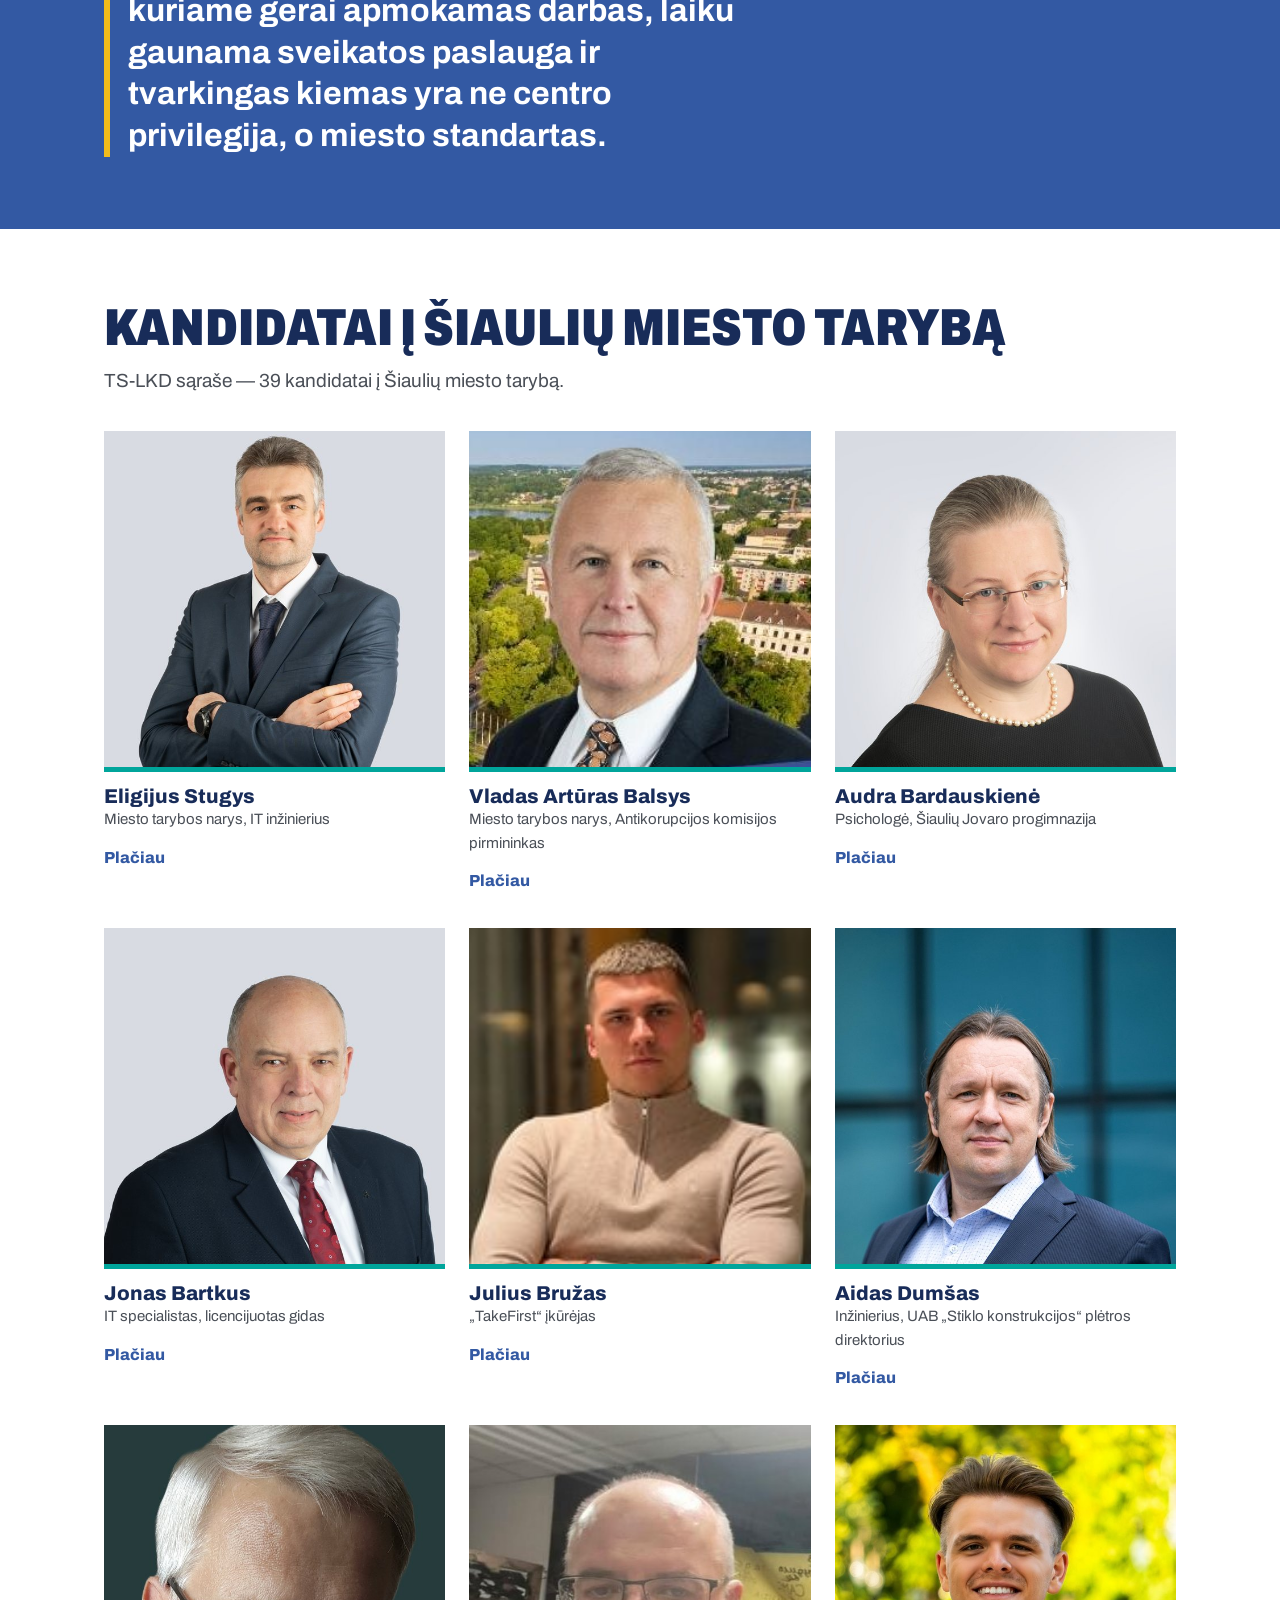
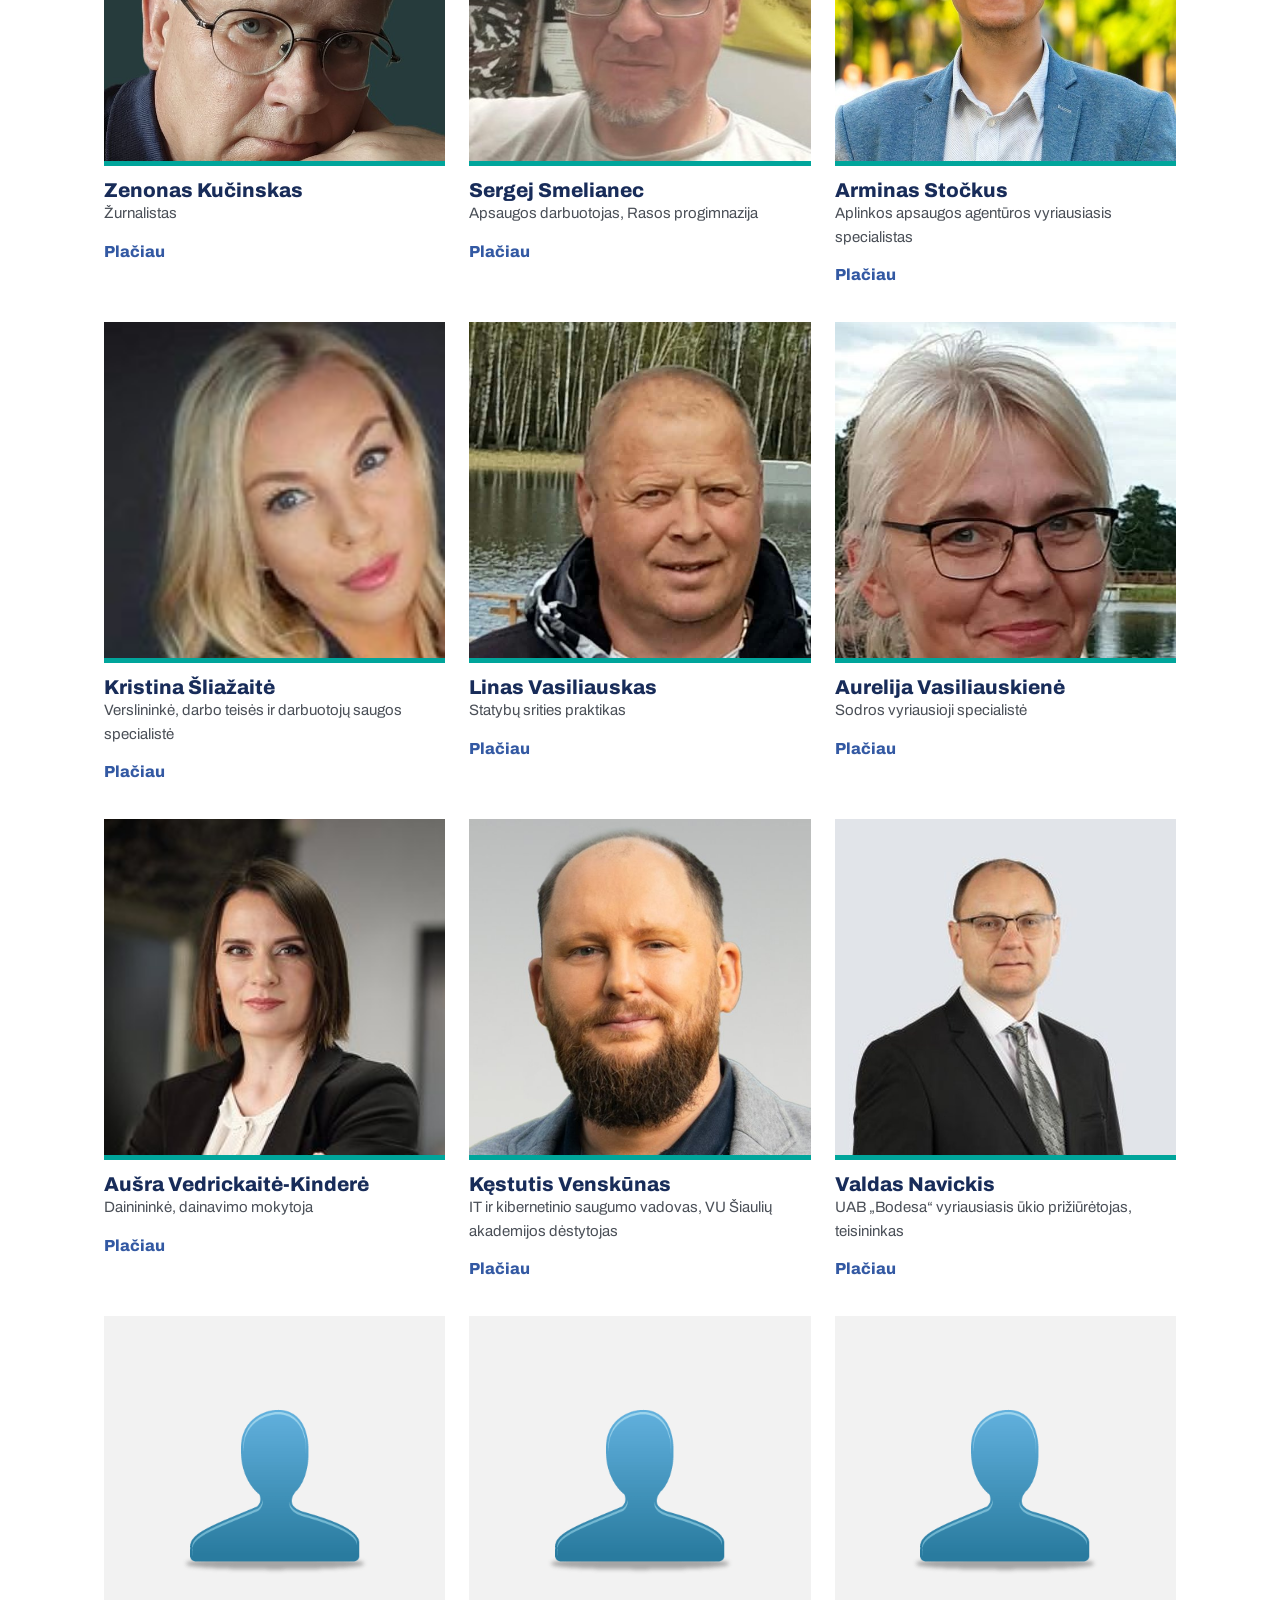
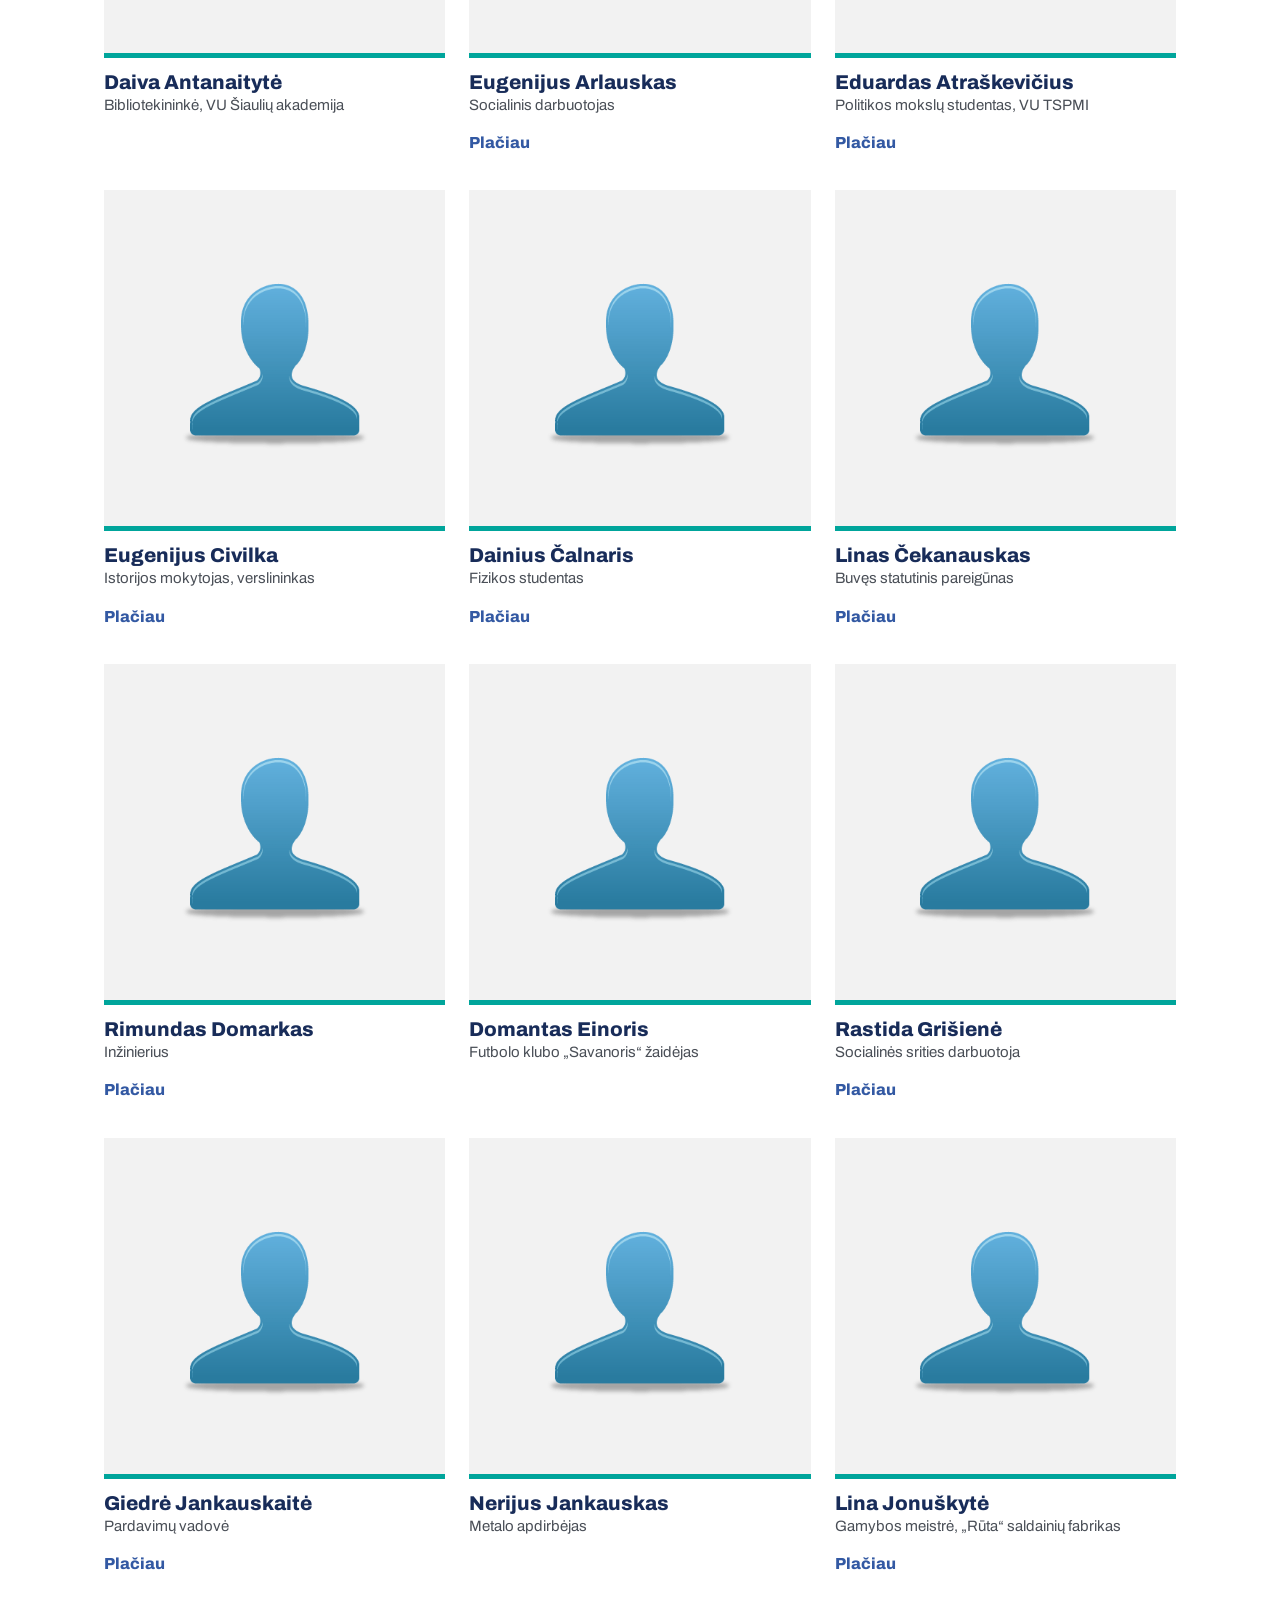
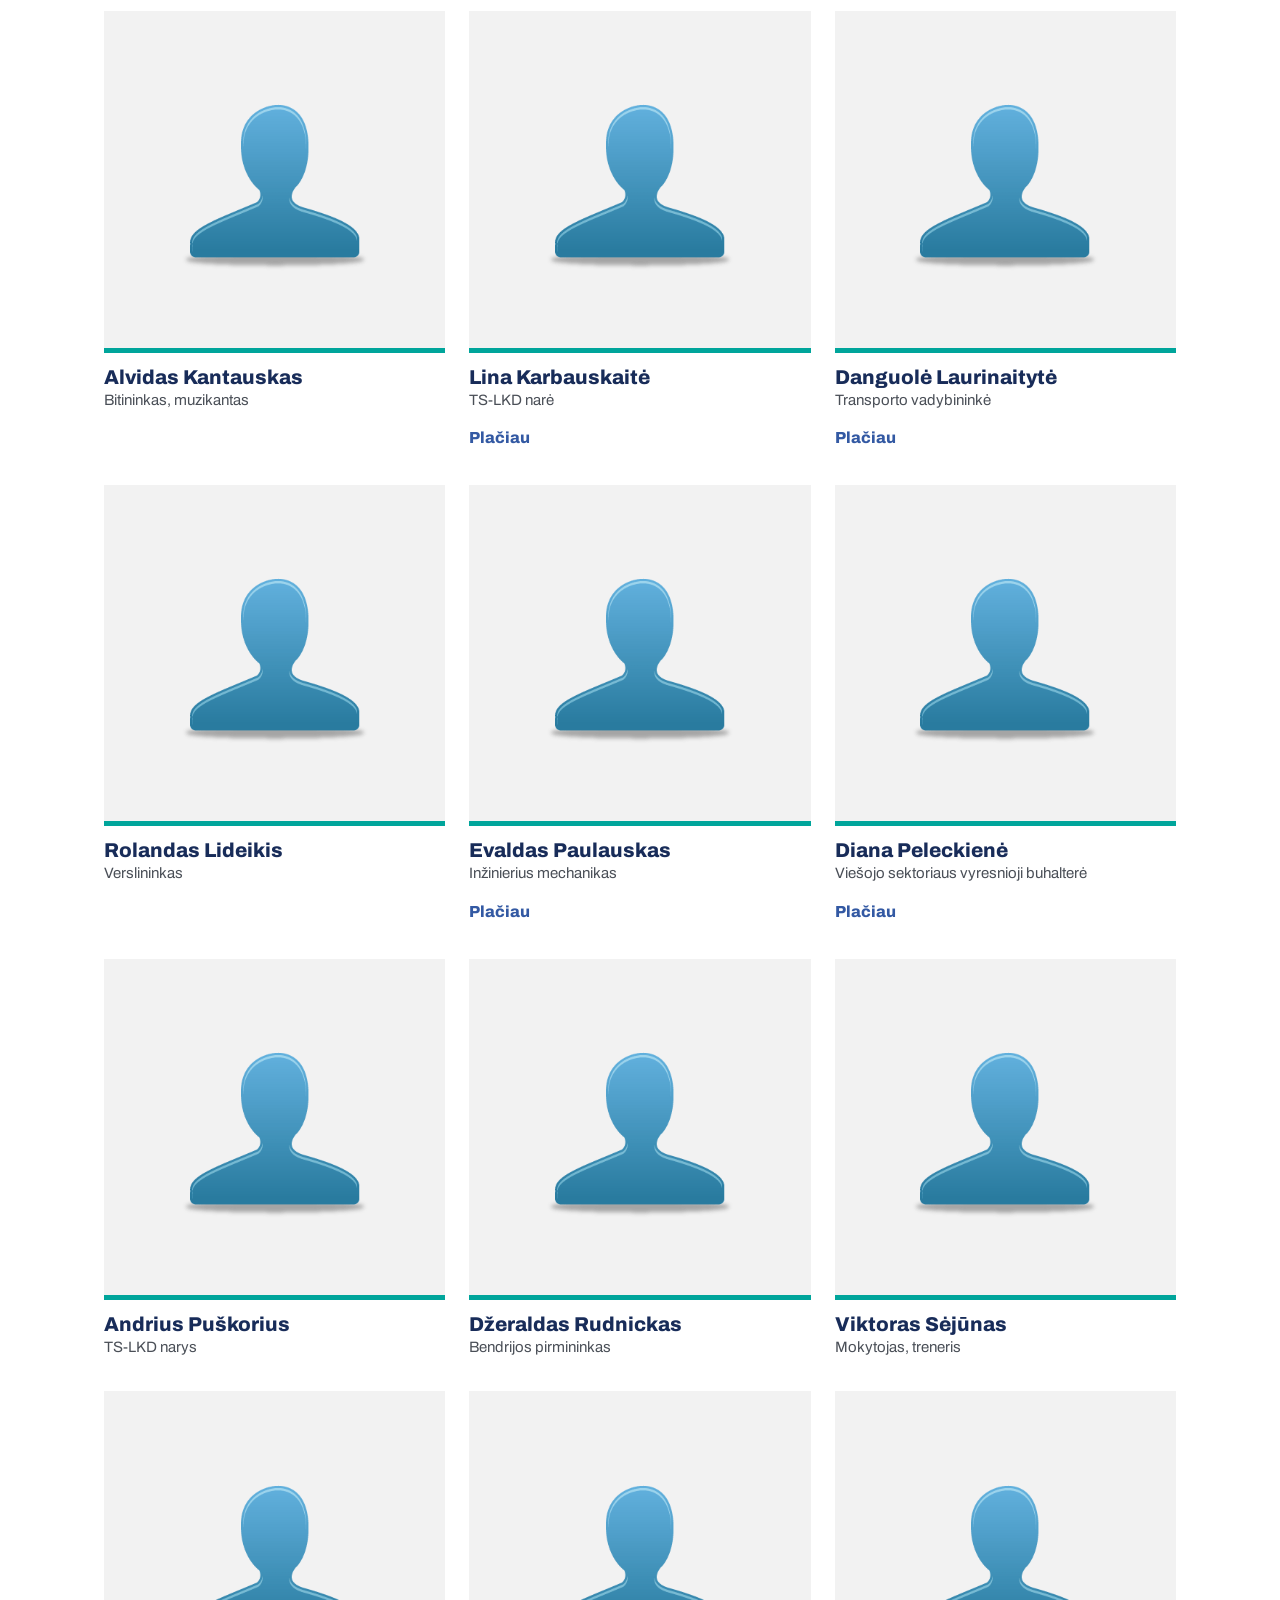
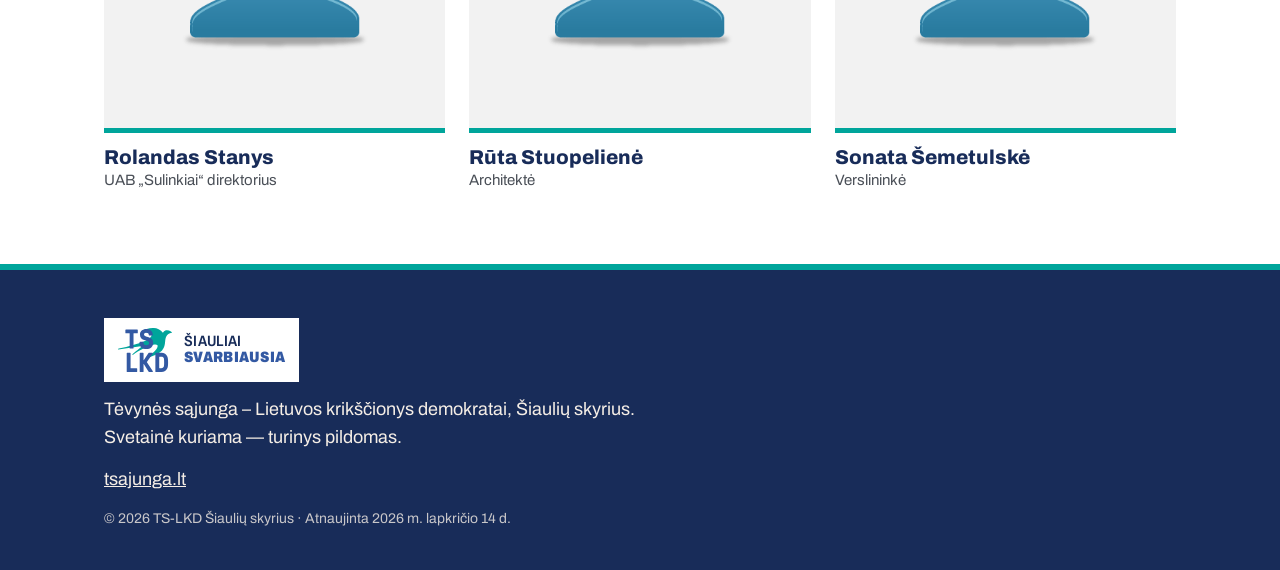
==== commit 7b7f258a: "Poraštėje — atnaujinimo data Co-Authored-By: Claude Opus 5.5 <noreply@anthropic.com>" ====
--- a/index.html
+++ b/index.html
@@ -55,7 +55,7 @@
   <link rel="preconnect" href="https://fonts.gstatic.com" crossorigin>
   <link href="https://fonts.googleapis.com/css2?family=Archivo:wdth,wght@62..125,400..900&display=swap" rel="stylesheet">
   <link rel="icon" href="logo.svg" type="image/svg+xml">
-  <link rel="stylesheet" href="style.css?v=20261114d">
+  <link rel="stylesheet" href="style.css?v=20261114f">
 </head>
 <body>
   <a class="skip" href="#turinys">Pereiti prie turinio</a>
@@ -667,7 +667,7 @@
       </a>
       <p>Tėvynės sąjunga – Lietuvos krikščionys demokratai, Šiaulių skyrius.<br>Svetainė kuriama — turinys pildomas.</p>
       <p><a href="https://tsajunga.lt" rel="noopener">tsajunga.lt</a></p>
-      <p class="copy">© 2026 TS-LKD Šiaulių skyrius</p>
+      <p class="copy">© 2026 TS-LKD Šiaulių skyrius · Atnaujinta <time datetime="2026-11-14">2026 m. lapkričio 14 d.</time></p>
     </div>
   </footer>
 
--- a/style.css
+++ b/style.css
@@ -323,3 +323,8 @@
 .questions li:hover { transform: rotate(0) translateY(-2px); box-shadow: 4px 4px 0 var(--teal); }
 .work { scroll-margin-top: 96px; }
 .work:target { outline: 4px solid var(--yellow); outline-offset: 4px; }
+
+/* Dalinimosi ikonos (2026-11-14) */
+.share { display: flex; align-items: center; gap: 10px; }
+.share .ico { flex: none; width: 20px; height: 20px; }
+@media (max-width: 900px) { .share-copy { grid-column: 1 / -1; } }
